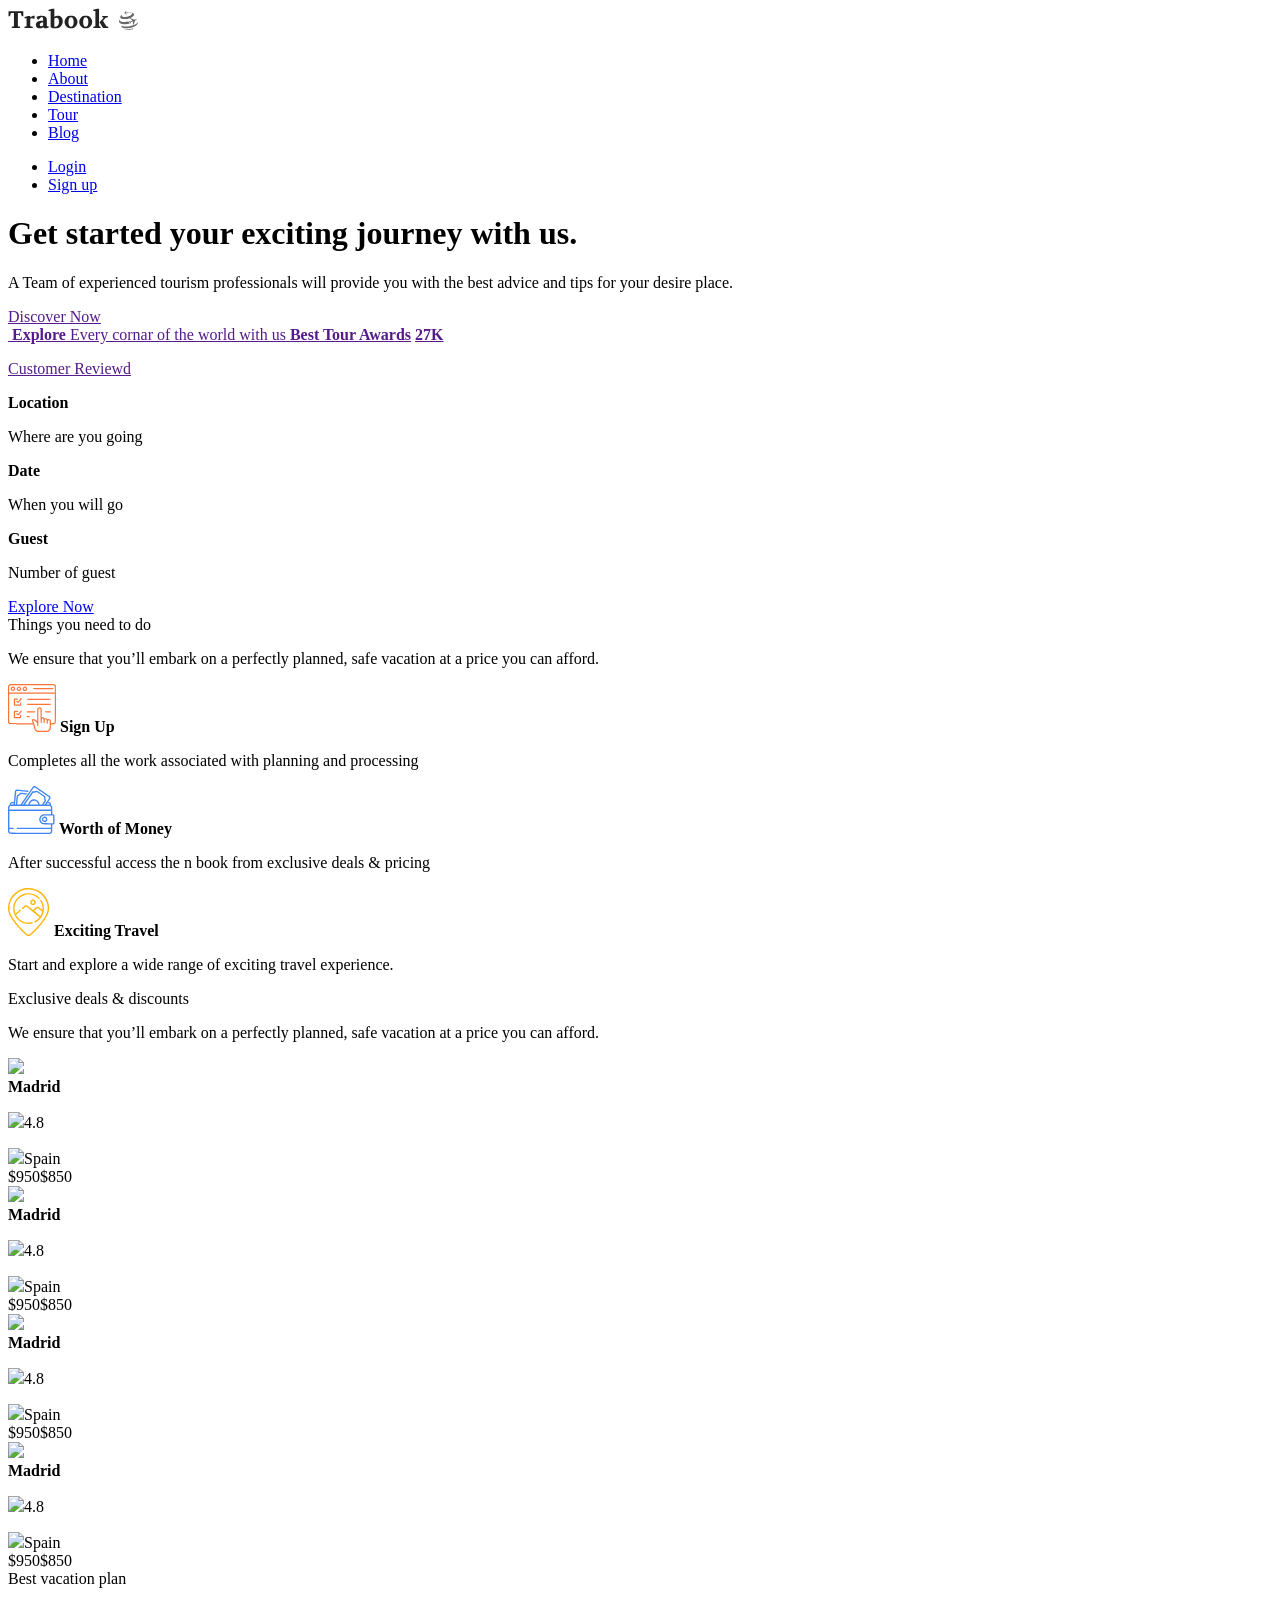
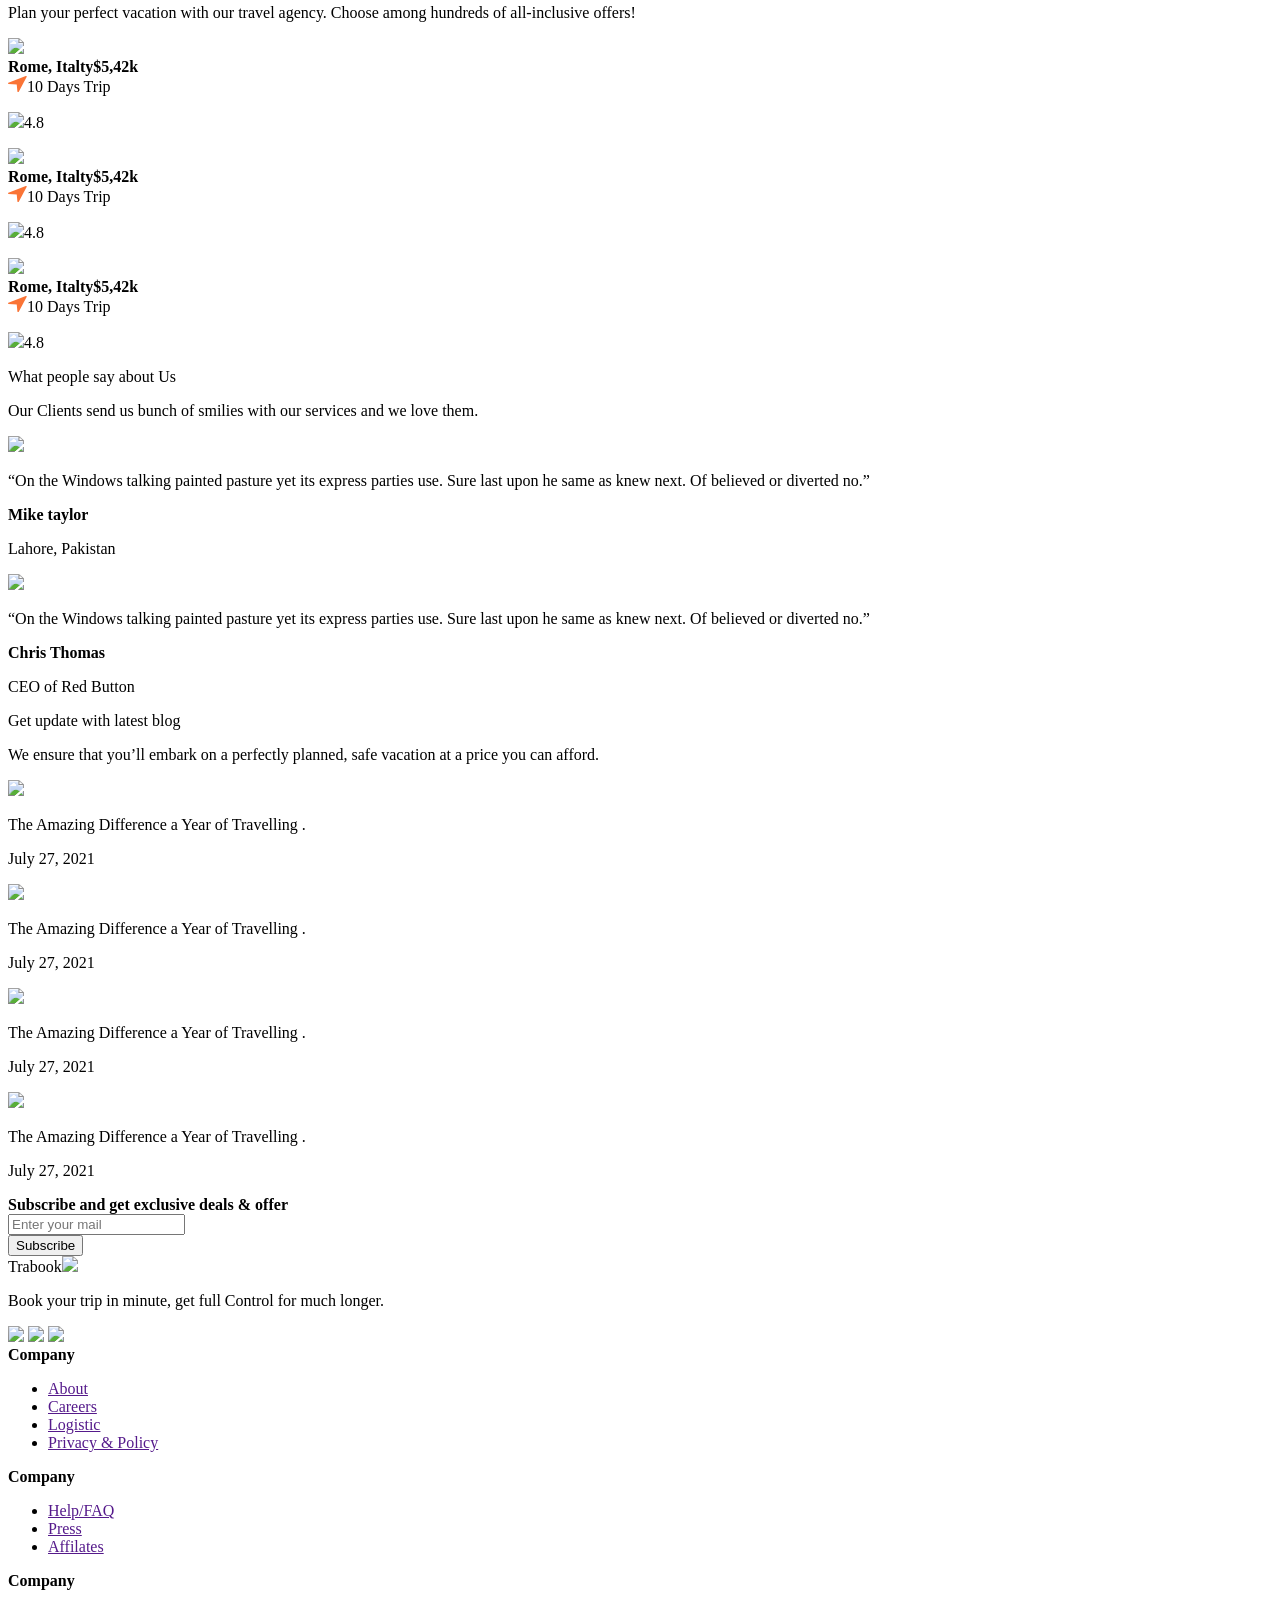
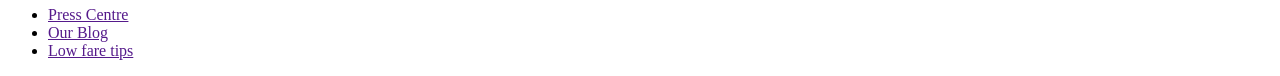
==== default.html @ 2f2f81cd "Add files via upload" ====
<!DOCTYPE html>
<html lang="en">
  <head>
    <meta charset="UTF-8" />
    <meta name="viewport" content="width=device-width, initial-scale=1.0" />
    <title>Document</title>

    <link rel="styleSheet" href="./style.css" />
  </head>

  <body>
    <div class="outer-wrap">
      <div class="header-wrap">
        <!-- TOP NAVIGATION SECTION  -->
        <div class="topHeader">
          <span class="c-logo">
            <svg
              width="130"
              height="24"
              viewBox="0 0 130 24"
              fill="none"
              xmlns="http://www.w3.org/2000/svg"
            >
              <path
                d="M0.528 8.288V3.2H15.288V8.288H13.824L12.84 5.048H9.864V18.128L12.072 18.656V20H3.744V18.656L5.952 18.128V5.048H2.952L1.968 8.288H0.528ZM16.5203 20V18.728L18.5603 18.248V10.184H16.5203V8.912L20.3603 8H22.2563V9.44C23.4563 8.24 24.8803 7.64 26.5283 7.64C26.6243 7.944 26.6723 8.28 26.6723 8.648C26.6723 9.384 26.5923 10.072 26.4323 10.712L23.4083 10.208C23.0243 10.384 22.6403 10.64 22.2563 10.976V18.248L24.7763 18.728V20H16.5203ZM27.8674 17.024C27.8674 15.632 28.4354 14.576 29.5714 13.856C30.7234 13.12 32.5794 12.752 35.1394 12.752V12.032C35.1394 11.552 35.1314 11.208 35.1154 11C35.1154 10.776 35.0834 10.512 35.0194 10.208C34.9554 9.904 34.8594 9.688 34.7314 9.56C34.6194 9.432 34.4434 9.32 34.2034 9.224C33.9634 9.112 33.6674 9.056 33.3154 9.056L30.2674 11.696C29.1794 11.072 28.6354 10.104 28.6354 8.792L29.3554 8.48C29.6594 8.352 30.2514 8.184 31.1314 7.976C32.0114 7.752 32.8674 7.64 33.6994 7.64C37.1394 7.64 38.8594 9.016 38.8594 11.768V18.2H40.7314V19.232C40.6514 19.312 40.5394 19.416 40.3954 19.544C40.2514 19.672 39.9394 19.84 39.4594 20.048C38.9794 20.256 38.4834 20.36 37.9714 20.36C36.7554 20.36 35.8514 19.952 35.2594 19.136C34.1874 19.952 33.0194 20.36 31.7554 20.36C30.6514 20.36 29.7234 20.08 28.9714 19.52C28.2354 18.96 27.8674 18.128 27.8674 17.024ZM31.7314 16.808C31.7314 17.272 31.8834 17.64 32.1874 17.912C32.5074 18.184 32.8914 18.32 33.3394 18.32C34.0594 18.32 34.6594 18.056 35.1394 17.528V14.24C34.2434 14.24 33.4514 14.48 32.7634 14.96C32.0754 15.424 31.7314 16.04 31.7314 16.808ZM40.5937 2.984V1.712L44.4337 0.8H46.3297V8.864C47.3217 8.048 48.4737 7.64 49.7857 7.64C51.2737 7.64 52.4738 8.136 53.3858 9.128C54.3137 10.104 54.7777 11.576 54.7777 13.544C54.7777 15 54.4017 16.256 53.6497 17.312C52.9137 18.368 51.9937 19.144 50.8897 19.64C49.8017 20.12 48.6257 20.36 47.3617 20.36C45.5377 20.36 43.9617 19.952 42.6337 19.136V2.984H40.5937ZM46.3297 18.728C46.5217 18.76 46.7937 18.776 47.1457 18.776C48.2337 18.776 49.1377 18.336 49.8577 17.456C50.5938 16.576 50.9618 15.304 50.9618 13.64C50.9618 11 50.1537 9.68 48.5377 9.68C47.9137 9.68 47.1777 9.92 46.3297 10.4V18.728ZM63.0433 20.36C62.1313 20.36 61.2753 20.2 60.4753 19.88C59.6913 19.56 59.0113 19.12 58.4353 18.56C57.8593 18 57.4033 17.328 57.0673 16.544C56.7313 15.76 56.5633 14.904 56.5633 13.976C56.5633 13.048 56.7313 12.2 57.0673 11.432C57.4033 10.648 57.8593 9.976 58.4353 9.416C59.0113 8.856 59.6913 8.424 60.4753 8.12C61.2753 7.8 62.1313 7.64 63.0433 7.64C63.9553 7.64 64.8033 7.8 65.5873 8.12C66.3713 8.424 67.0513 8.856 67.6273 9.416C68.2193 9.976 68.6753 10.648 68.9953 11.432C69.3313 12.2 69.4993 13.048 69.4993 13.976C69.4993 14.888 69.3313 15.736 68.9953 16.52C68.6753 17.304 68.2193 17.984 67.6273 18.56C67.0513 19.12 66.3713 19.56 65.5873 19.88C64.8033 20.2 63.9553 20.36 63.0433 20.36ZM60.4273 13.976C60.4273 15.48 60.6433 16.664 61.0753 17.528C61.5233 18.376 62.1793 18.8 63.0433 18.8C63.9073 18.8 64.5553 18.376 64.9873 17.528C65.4353 16.664 65.6593 15.48 65.6593 13.976C65.6593 12.488 65.4353 11.32 64.9873 10.472C64.5553 9.624 63.9073 9.2 63.0433 9.2C62.1793 9.2 61.5233 9.624 61.0753 10.472C60.6433 11.32 60.4273 12.488 60.4273 13.976ZM77.7186 20.36C76.8066 20.36 75.9506 20.2 75.1506 19.88C74.3666 19.56 73.6866 19.12 73.1106 18.56C72.5346 18 72.0786 17.328 71.7426 16.544C71.4066 15.76 71.2386 14.904 71.2386 13.976C71.2386 13.048 71.4066 12.2 71.7426 11.432C72.0786 10.648 72.5346 9.976 73.1106 9.416C73.6866 8.856 74.3666 8.424 75.1506 8.12C75.9506 7.8 76.8066 7.64 77.7186 7.64C78.6306 7.64 79.4786 7.8 80.2626 8.12C81.0466 8.424 81.7266 8.856 82.3026 9.416C82.8946 9.976 83.3506 10.648 83.6706 11.432C84.0066 12.2 84.1746 13.048 84.1746 13.976C84.1746 14.888 84.0066 15.736 83.6706 16.52C83.3506 17.304 82.8946 17.984 82.3026 18.56C81.7266 19.12 81.0466 19.56 80.2626 19.88C79.4786 20.2 78.6306 20.36 77.7186 20.36ZM75.1026 13.976C75.1026 15.48 75.3186 16.664 75.7506 17.528C76.1986 18.376 76.8546 18.8 77.7186 18.8C78.5826 18.8 79.2306 18.376 79.6626 17.528C80.1106 16.664 80.3346 15.48 80.3346 13.976C80.3346 12.488 80.1106 11.32 79.6626 10.472C79.2306 9.624 78.5826 9.2 77.7186 9.2C76.8546 9.2 76.1986 9.624 75.7506 10.472C75.3186 11.32 75.1026 12.488 75.1026 13.976ZM85.3412 20V18.728L87.3812 18.248V2.984H85.3412V1.712L89.1812 0.8H91.0772V18.248L92.6372 18.728V20H85.3412ZM91.5092 14.216L95.7332 9.632L94.2932 9.272V8H99.9332V9.272L97.7492 9.728L94.9892 12.776L98.3732 18.272L100.293 18.728V20H95.0132L91.5092 14.216Z"
                fill="#222222"
              />
              <path
                d="M112.641 7.96058C112.794 7.76583 112.996 7.50221 113.157 7.31379C113.641 6.79446 113.704 6.72638 114.144 6.34242C114.275 6.24108 114.43 6.11917 114.581 6.00437C113.464 6.89896 113.322 7.88933 114.347 8.50129C114.345 8.50129 114.345 8.50129 114.345 8.50287C115.779 9.31987 118.92 9.14333 121.399 8.09675C123.8 7.08342 124.687 5.63388 123.502 4.77254C122.461 4.58808 121.221 4.56671 119.909 4.73296L119.772 4.52L119.885 4.16692C120.657 4.10121 121.39 4.11704 122.023 4.21917C122.176 4.24371 122.378 4.28567 122.528 4.31575C122.819 4.38304 122.978 4.42342 123.168 4.48121C123.362 4.53583 123.527 4.59046 123.816 4.69179C124.099 4.79708 124.221 4.84458 124.448 4.95146C124.702 5.06108 124.949 5.18506 125.187 5.32275C127.075 6.44612 125.901 8.49575 122.569 9.90017C119.247 11.2998 115.013 11.5199 113.116 10.41C113.115 10.4084 113.112 10.4068 113.107 10.4053H113.111C112.075 9.78458 111.966 8.88367 112.641 7.96058ZM121.285 15.8139L121.259 14.552L120.31 13.5545C117.178 14.2258 114.099 14.0817 112.387 13.1278C112.381 13.1215 112.367 13.1151 112.361 13.1088C111.392 12.5443 111.152 11.816 111.225 11.0243C110.998 12.1825 110.98 12.6005 111.013 13.5917C111.053 14.2124 111.432 14.7847 112.194 15.236L112.2 15.2423C114.025 16.3158 117.828 16.5486 121.285 15.8139ZM125.24 17.2587C120.818 18.9362 115.285 19.0352 112.881 17.4827C113.141 18.0828 113.494 18.6427 113.929 19.1437C116.135 20.5687 121.214 20.4776 125.271 18.9378C127.645 18.0377 129.143 16.8399 129.536 15.7173L129.647 15.3793C129.909 14.5227 129.958 13.8094 130 13.1745C129.952 14.5528 128.236 16.1203 125.24 17.2587ZM115.48 20.4895C115.619 20.6146 116.056 21.122 118.269 21.6825C118.868 21.8076 120.374 22.209 123.157 21.6255L123.173 21.3857L122.953 21.0595C120.372 21.6374 117.503 21.4442 115.48 20.4895ZM121.869 10.5074L124.22 12.1928C124.22 12.1928 124.723 12.5356 124.248 12.7763C123.775 13.0146 122.561 13.598 122.561 13.598L121.362 13.1745L120.76 13.4278L121.821 14.2995L121.829 15.6556L122.453 15.3935L122.866 14.248C122.866 14.248 124.136 13.7857 124.64 13.6115C125.146 13.4413 125.078 14.024 125.078 14.024L124.829 16.8035L125.657 16.4552L127.021 12.705C127.021 12.705 127.745 12.3725 128.253 12.0804C128.761 11.7883 128.935 11.3038 128.935 11.3038C128.935 11.3038 128.44 11.1019 127.869 11.2642C127.299 11.4249 126.554 11.7115 126.554 11.7115L122.695 10.1606L121.869 10.5074ZM116.895 5.17471L118.491 6.37725L118.927 6.3155L118.058 5.23646C118.058 5.23646 117.869 5.01321 118.124 4.96017C118.38 4.90633 119.027 4.78125 119.027 4.78125L119.515 5.14937L119.843 5.10346L119.471 4.54454L119.667 3.92467L119.35 3.96821L118.974 4.44004C118.974 4.44004 118.314 4.49862 118.055 4.51921C117.794 4.53821 117.906 4.273 117.906 4.273L118.406 3L117.968 3.06096L116.813 4.65142C116.813 4.65142 116.428 4.71792 116.149 4.79313C115.87 4.86754 115.723 5.07179 115.723 5.07179C115.723 5.07179 115.928 5.22854 116.216 5.223C116.508 5.21746 116.895 5.17471 116.895 5.17471ZM124.783 20.6265L123.75 20.1158L123.512 20.1942L124.124 20.712C124.124 20.712 124.255 20.8172 124.117 20.8735C123.98 20.9289 123.63 21.065 123.63 21.065L123.342 20.9431L123.17 21.0017L123.41 21.244L123.387 21.5978L123.566 21.5392L123.7 21.2519C123.7 21.2519 124.063 21.1497 124.208 21.1133C124.352 21.0761 124.319 21.236 124.319 21.236L124.183 22L124.421 21.9216L124.889 20.9115C124.889 20.9115 125.096 20.8347 125.244 20.7642C125.392 20.6937 125.451 20.5639 125.451 20.5639C125.451 20.5639 125.319 20.4958 125.157 20.5299C124.994 20.5623 124.783 20.6265 124.783 20.6265Z"
                fill="#666666"
              />
            </svg>
          </span>
          <nav class="nav">
            <ul>
              <li><a href="#">Home</a></li>
              <li><a href="#">About</a></li>
              <li><a href="#">Destination</a></li>
              <li><a href="#">Tour</a></li>
              <li><a href="#">Blog</a></li>
            </ul>
          </nav>
          <div class="log">
            <ul>
              <li><a href="#">Login</a></li>
              <li><a href="#">Sign up</a></li>
            </ul>
          </div>
        </div>
        <main>
          <div class="contain-left">
            <h1>
              Get started your exciting
              <span class="repeat-color">journey</span> with us.
            </h1>
            <p>
              A Team of experienced tourism professionals will provide you with
              the best advice and tips for your desire place.
            </p>
            <a href="">Discover Now</a>
          </div>
          <div class="contain-right">
            <div class="imgdisp">
              <a href="" class="maps">
                <span><img src="./asset/maps.png" alt="" /></span>
                <span><b>Explore</b> Every cornar of the world with us</span>
              </a>
              <a href="" class="award"
                ><span><img src="./asset/awards.png" alt="" /></span
                ><span><b>Best Tour Awards</b></span></a
              >
              <a href="" class="rating"
                ><span><img src="./asset/rating.png" alt="" /></span
                ><span
                  ><b>27K</b>
                  <p>Customer Reviewd</p></span
                ></a
              >
            </div>
          </div>
        </main>
        <div class="explore-warp">
          <div class="explore-group">
            <div class="explore-groupL">
              <div class="ex-loc">
                <b>Location</b>
                <p>Where are you going</p>
              </div>
              <div class="ex-Date">
                <b>Date</b>
                <p>When you will go</p>
              </div>
              <div class="ex-Guest">
                <b>Guest</b>
                <p>Number of guest</p>
              </div>
            </div>
            <div class="explore-groupR"><a href="#">Explore Now</a></div>
          </div>
        </div>
      </div>

      <div class="contain mrbt lg">
          <div class="innercont">
              <div class="hName">Things you need <span>to do</span>
              <p>We ensure that you’ll embark on a perfectly planned, safe vacation at a price you can afford.</p>
              </div>
              <div class="cols">
                <div class="rColumns pad1">
                  <svg width="48" height="48" viewBox="0 0 48 48" fill="none" xmlns="http://www.w3.org/2000/svg">
                    <path d="M1.77208 0.162698C1.50652 0.260266 1.13277 0.523698 0.83771 0.8164C-0.0769883 1.72378 0.0016954 -0.120247 0.0016954 20.1445C0.0016954 40.419 -0.0671528 38.6726 0.818039 39.5507C1.71307 40.4385 0.808203 40.3702 13.8107 40.458L25.2198 40.5361L25.8395 42.9167C26.1739 44.2241 26.5574 45.4925 26.6755 45.7364C26.9902 46.3511 27.6197 47.0146 28.2393 47.3853C29.2425 47.9805 29.4589 48 34.5242 48C39.4026 48 39.7075 47.9707 40.6418 47.5024C41.1729 47.2292 41.9598 46.4975 42.2647 45.9706C42.786 45.0925 42.8843 44.5364 42.8843 42.4387V40.5068L44.2416 40.4483C46.012 40.3605 46.5234 40.2044 47.1824 39.5507C48.0676 38.6726 47.9988 40.4093 47.9988 20.1933C47.9988 -0.0226798 48.0676 1.71402 47.1824 0.826157C46.2579 -0.090977 48.6085 -0.00316628 23.9609 0.00659046C4.41782 0.00659046 2.1655 0.0261039 1.77208 0.162698ZM46.0907 1.42132C46.2382 1.52864 46.4546 1.74329 46.5628 1.88964C46.7595 2.14332 46.7693 2.29942 46.7988 5.3728L46.8283 8.58277H24.0002H1.18195V5.51915C1.18195 2.33845 1.21146 2.09453 1.60488 1.66524C2.08681 1.14813 0.759026 1.1774 24.1182 1.19691L45.8251 1.21643L46.0907 1.42132ZM46.8185 23.8423C46.8185 33.5698 46.789 38.0189 46.7103 38.214C46.5628 38.5945 46.1497 39.0043 45.7956 39.1116C45.6284 39.1604 44.9006 39.2384 44.1924 39.2677L42.8843 39.336V38.0384C42.8843 36.5066 42.7663 36.1456 42.0975 35.5894C41.5369 35.1113 40.9369 34.9748 40.1894 35.1699L39.6484 35.3162L39.1763 34.8479C38.5862 34.2625 37.9764 34.0576 37.2879 34.2137C37.042 34.2625 36.7667 34.3406 36.688 34.3796C36.5896 34.4186 36.4913 34.3406 36.3732 34.1552C36.2847 33.9991 36.029 33.7454 35.7929 33.5893C35.4487 33.3649 35.2717 33.3161 34.7799 33.3161C34.4455 33.3161 34.0816 33.3551 33.9537 33.3942L33.7373 33.4722V29.2573C33.7373 25.179 33.7275 25.0229 33.5308 24.6131C33.098 23.7155 31.9965 23.1886 31.0227 23.4033C30.3146 23.5594 29.7835 23.9691 29.4687 24.5936L29.213 25.1107V31.1794V37.2481L28.6131 36.6334C27.7377 35.726 26.7542 35.2577 25.328 35.0821C24.7772 35.0138 24.2953 35.2089 24.0297 35.5992C23.7445 36.009 23.7445 36.3407 24.0101 36.9456C24.2363 37.4725 24.8854 39.1994 24.8854 39.2872C24.8854 39.3946 2.46056 39.2189 2.17533 39.1116C1.82126 38.975 1.47701 38.6433 1.31965 38.2725C1.20162 38.0091 1.18195 35.5797 1.18195 23.8521V9.75357H24.0002H46.8185V23.8423ZM31.9079 24.6228C32.5866 24.9058 32.5571 24.7009 32.5571 29.9598C32.5571 36.0675 32.6358 38.7994 32.8226 38.9848C33.039 39.1994 33.5013 39.1506 33.6783 38.9067C33.8062 38.7311 33.8357 38.3506 33.8357 36.7993C33.8357 34.926 33.8357 34.9162 34.0816 34.682C34.3373 34.4186 34.7897 34.3601 35.1241 34.5455C35.5175 34.7503 35.5864 35.1309 35.5274 36.9359C35.488 38.4189 35.4979 38.653 35.6454 38.8774C35.7831 39.0921 35.8815 39.1311 36.1765 39.1019C36.7076 39.0628 36.7863 38.8384 36.7863 37.1993V35.8236L37.0912 35.5699C37.4945 35.2284 37.8781 35.2382 38.2813 35.5992L38.6059 35.8821L38.6551 37.7164C38.7042 39.5409 38.7042 39.5604 38.9403 39.6677C39.2354 39.8141 39.5501 39.7068 39.7075 39.4043C39.7861 39.258 39.8353 38.7311 39.8353 37.9993C39.8353 36.6822 39.914 36.4773 40.4648 36.2919C40.868 36.1651 41.2024 36.2724 41.4975 36.6432C41.7139 36.9163 41.7139 36.9359 41.6844 40.7703L41.6549 44.6339L41.3893 45.1218C41.0549 45.7559 40.3959 46.3609 39.7763 46.595C39.3239 46.7707 38.9796 46.7804 34.475 46.7804C29.7638 46.7804 29.6458 46.7804 29.2032 46.5755C28.5934 46.2926 27.9934 45.7364 27.7377 45.2291C27.6295 44.9949 27.1869 43.4436 26.7542 41.7752C26.0558 39.0726 25.5149 37.3261 25.1215 36.5749C25.0526 36.4285 25.0133 36.2919 25.0428 36.2724C25.1411 36.1748 26.0952 36.3895 26.6361 36.6334C27.3541 36.9554 27.9049 37.492 28.6327 38.5555L29.213 39.4043V40.5849C29.213 41.6288 29.2327 41.7752 29.4097 41.9508C29.6556 42.1947 29.813 42.1947 30.1376 41.9411L30.3933 41.7459V33.5503C30.3933 24.7107 30.3834 24.9643 30.9047 24.7107C31.4162 24.457 31.4948 24.457 31.9079 24.6228Z" fill="#FA7436"/>
                    <path d="M4.5262 2.62119C4.00492 2.72852 3.60167 2.97244 3.21808 3.42125C2.62796 4.10422 2.51977 5.02135 2.95253 5.85068C3.76887 7.42151 6.09004 7.43127 6.90638 5.86043C7.78174 4.20179 6.3556 2.26019 4.5262 2.62119ZM5.58843 3.89933C5.68679 3.89933 6.00152 4.5823 6.00152 4.8067C6.00152 5.74335 4.91962 6.20192 4.21147 5.56773C3.38529 4.83597 4.18196 3.51881 5.26386 3.82127C5.42123 3.8603 5.56876 3.89933 5.58843 3.89933Z" fill="#FA7436"/>
                    <path d="M10.4272 2.65047C8.76499 2.95293 8.08634 5.10917 9.2666 6.35803C10.0731 7.20687 11.5779 7.25565 12.4238 6.4556C13.2991 5.62628 13.3877 4.30912 12.6205 3.42125C12.0402 2.74804 11.3025 2.48461 10.4272 2.65047ZM11.6566 4.10423C11.9025 4.33839 11.9517 4.46522 11.9517 4.83598C11.9517 5.21649 11.9025 5.32382 11.6271 5.56774C10.919 6.20192 9.83705 5.74336 9.83705 4.80671C9.83705 4.38717 10.1715 3.91885 10.5452 3.82128C10.9976 3.69444 11.3124 3.7725 11.6566 4.10423Z" fill="#FA7436"/>
                    <path d="M16.4566 2.64136C14.2633 3.05114 13.9584 6.03671 16.0337 6.90506C16.5746 7.12946 17.5877 7.03189 18.0893 6.70016C18.7188 6.28062 19.0236 5.75376 19.063 4.96346C19.0925 4.42684 19.063 4.21219 18.886 3.86095C18.4434 2.94382 17.4598 2.45598 16.4566 2.64136ZM17.686 4.1439C18.0204 4.53417 17.9909 5.19763 17.6172 5.56838C17.3811 5.79279 17.2434 5.85133 16.8894 5.85133C16.1419 5.85133 15.6501 5.24641 15.8468 4.54392C16.0828 3.72436 17.1156 3.49995 17.686 4.1439Z" fill="#FA7436"/>
                    <path d="M25.4755 4.16311C25.0821 4.29971 24.9542 4.83633 25.2591 5.09976C25.4263 5.25587 26.2623 5.26562 35.2913 5.26562H45.1464L45.3038 5.02171C45.5103 4.70949 45.4218 4.35825 45.0973 4.2119C44.9104 4.12409 42.3827 4.09482 35.2323 4.10457C29.9506 4.10457 25.5542 4.13384 25.4755 4.16311Z" fill="#FA7436"/>
                    <path d="M11.5485 15.7731C10.7518 16.7292 10.083 17.5293 10.0732 17.5488C10.0535 17.5683 9.7978 17.3732 9.4929 17.1293C9.188 16.8853 8.87327 16.6804 8.80442 16.6804C8.72574 16.6804 8.5487 16.778 8.40117 16.9049C7.99791 17.2463 8.12577 17.5293 9.01097 18.2318C9.73879 18.8172 10.0437 18.9245 10.4666 18.7684C10.742 18.6611 13.8697 14.8657 13.8697 14.6315C13.8697 14.2413 13.6926 14.0461 13.3386 14.0461C13.0238 14.0461 12.9058 14.1632 11.5485 15.7731Z" fill="#FA7436"/>
                    <path d="M6.28629 14.5837C5.82402 14.8374 5.79452 15.052 5.82402 18.2815L5.85353 21.2866L6.12892 21.5207L6.40432 21.7549H9.55167H12.699L12.9351 21.511C13.1711 21.2866 13.181 21.228 13.181 20.0182C13.181 18.9254 13.1613 18.74 13.0039 18.6035C12.758 18.3791 12.4335 18.3986 12.1974 18.6327C12.0302 18.7986 12.0007 18.9547 12.0007 19.706V20.5841H9.49265H6.98461L7.00428 18.1156L7.03379 15.6569L8.41075 15.6276C9.66969 15.6081 9.79755 15.5886 9.96476 15.4032C10.191 15.1203 10.1811 14.9642 9.88607 14.6812C9.65002 14.4471 9.62051 14.4373 8.09602 14.4373C6.94527 14.4471 6.47317 14.4764 6.28629 14.5837Z" fill="#FA7436"/>
                    <path d="M19.1806 14.8955C18.6986 15.0712 18.5413 15.5492 18.8658 15.8322C19.033 15.9883 20.0067 15.998 30.8159 15.998C41.3792 15.998 42.589 15.9785 42.7267 15.8419C42.8939 15.6858 42.9332 15.3443 42.8053 15.1492C42.766 15.0907 42.6086 14.9833 42.4611 14.9346C42.166 14.8272 19.4756 14.7882 19.1806 14.8955Z" fill="#FA7436"/>
                    <path d="M18.8856 19.9003C18.6397 20.1442 18.6298 20.5052 18.8659 20.7101C19.0331 20.8662 20.0068 20.876 30.8061 20.876C42.0677 20.876 42.5694 20.8662 42.7169 20.7004C42.9431 20.4564 42.9234 20.1345 42.6874 19.9003C42.4907 19.7052 42.3628 19.7052 30.7865 19.7052C19.2101 19.7052 19.0823 19.7052 18.8856 19.9003Z" fill="#FA7436"/>
                    <path d="M11.647 28.0673C10.8995 28.965 10.2307 29.765 10.1717 29.8431C10.0733 29.9699 9.99466 29.9406 9.63075 29.6479C8.89309 29.0528 8.60786 29.004 8.27345 29.404C8.0374 29.6869 8.23411 30.0284 9.01111 30.6334C9.88647 31.3261 10.2405 31.3944 10.7126 30.9456C10.8799 30.7992 11.647 29.9114 12.4339 28.9747C13.919 27.2087 14.0665 26.9355 13.7125 26.5941C13.6338 26.5063 13.4371 26.438 13.2895 26.438C13.0535 26.438 12.8174 26.6721 11.647 28.0673Z" fill="#FA7436"/>
                    <path d="M6.53265 26.8958C6.41463 26.9153 6.21792 27.0421 6.09006 27.1787L5.854 27.4324V30.535V33.6377L6.09006 33.8913L6.32611 34.145H9.5128H12.6995L12.9355 33.9011C13.1716 33.6767 13.1814 33.6182 13.1814 32.3986C13.1814 31.1985 13.1716 31.1204 12.965 30.9838C12.6601 30.7692 12.4339 30.7887 12.1979 31.0424C12.0307 31.218 12.0012 31.3839 12.0012 32.1156V32.9742H9.49313H6.98508L7.00475 30.5058L7.03426 28.0471L8.4309 28.0178C9.80786 27.9983 9.83737 27.9885 9.99473 27.7446C10.2013 27.4421 10.0636 27.0616 9.68 26.925C9.44395 26.8275 6.96541 26.808 6.53265 26.8958Z" fill="#FA7436"/>
                    <path d="M18.856 27.4914C18.6495 27.7158 18.6396 27.9987 18.8265 28.2524C18.9642 28.428 19.1412 28.4378 22.7902 28.467C24.8852 28.4768 26.7047 28.467 26.8227 28.4378C27.3243 28.3207 27.5112 27.7841 27.167 27.4816C26.9998 27.3353 26.567 27.3157 22.9967 27.3157C19.2593 27.3157 19.0035 27.3255 18.856 27.4914Z" fill="#FA7436"/>
                    <path d="M37.0223 27.5595C36.8354 27.8424 36.9141 28.1449 37.2289 28.3497C37.4157 28.4766 37.8583 28.4863 40.032 28.4668C42.4515 28.4376 42.6187 28.4278 42.7466 28.2522C42.9334 27.9887 42.9236 27.6668 42.7072 27.4814C42.5498 27.335 42.2056 27.3155 39.8549 27.3155H37.1797L37.0223 27.5595Z" fill="#FA7436"/>
                    <path d="M19.0824 32.1651C18.689 32.3017 18.5612 32.8383 18.8661 33.1017C19.0136 33.2383 19.2792 33.2676 20.3217 33.2676C21.7282 33.2676 21.8364 33.2286 21.8364 32.7212C21.8364 32.1943 21.5807 32.0968 20.3119 32.1065C19.7218 32.1065 19.1611 32.1358 19.0824 32.1651Z" fill="#FA7436"/>
                    </svg>
                  <b>Sign Up</b>
                  <p>Completes all the work associated with planning and processing</p>
                </div>
                <div class="rColumns pad1">
                  <svg
                  width="47"
                  height="48"
                  viewBox="0 0 47 48"
                  fill="none"
                  xmlns="http://www.w3.org/2000/svg">
                  <path
                    d="M25.6963 0.0960599C25.5085 0.161798 25.2173 0.321446 25.0577 0.44353C24.9074 0.565614 22.0432 4.67891 18.6999 9.59045L12.6239 18.512L10.9053 18.5402L9.18676 18.5589L9.23371 18.2584C9.26189 18.0894 9.44032 16.4084 9.61875 14.5208C9.79718 12.6332 9.96622 10.9146 9.99439 10.6986C10.0507 10.3136 10.0789 10.2854 10.7175 9.94731C11.3561 9.60923 12.2576 8.83916 12.6333 8.29448L12.8211 8.02214L15.5351 8.30387C17.3758 8.4823 18.3431 8.54804 18.5121 8.49169C19.038 8.31326 19.0756 7.50563 18.5685 7.28963C18.4464 7.23329 17.1128 7.07364 15.5915 6.92338C12.53 6.63226 12.2952 6.64165 11.8444 7.13938C11.6942 7.29902 11.3561 7.66528 11.0838 7.9564C10.802 8.26631 10.3982 8.5856 10.0695 8.74525C9.23371 9.14907 8.94259 9.40263 8.79233 9.84401C8.69842 10.0882 8.48243 11.9288 8.23826 14.3987L7.83444 18.5589H7.39306H6.94229L6.98924 18.2021C7.01742 18.0143 7.31793 15.0748 7.64662 11.6753C7.9847 8.26631 8.304 5.41142 8.35095 5.30811C8.49182 5.04516 8.75477 4.94186 9.26189 4.94186C9.50606 4.94186 12.0135 5.17664 14.8214 5.45837C19.3479 5.90914 19.9677 5.94671 20.1931 5.83401C20.6439 5.59924 20.6251 4.85734 20.1649 4.66013C20.0429 4.61317 18.39 4.42535 16.4742 4.23753C14.5679 4.04971 12.1262 3.81493 11.0462 3.70224C9.95683 3.59894 8.91442 3.54259 8.68903 3.57076C7.83444 3.70224 7.10194 4.43474 6.9329 5.34568C6.87655 5.61802 6.6136 8.09727 6.34126 10.8582L5.85292 15.8825L4.66965 15.9388C3.65541 15.9764 3.42063 16.0233 3.0356 16.2206C2.23735 16.6338 1.78658 17.4132 1.77719 18.4181C1.7678 18.8688 1.74902 18.897 1.32642 19.1694C1.09164 19.3196 0.753561 19.6295 0.584521 19.8549C-0.0446817 20.6813 -0.0165084 19.9582 0.0116648 33.5002L0.0398381 45.7461L0.265224 46.2345C0.537566 46.8543 1.30764 47.5774 1.91806 47.8216C2.37822 48 2.86656 48 22.2028 48H42.018L42.5063 47.7746C43.0886 47.5117 43.7835 46.8073 44.0653 46.1875C44.2625 45.7649 44.2719 45.6147 44.3 42.1494L44.3282 38.562H44.6757C45.4833 38.562 46.197 38.1581 46.4412 37.5571C46.5445 37.3129 46.5727 36.4302 46.5727 33.3029C46.5727 29.5559 46.5633 29.3305 46.3849 28.983C46.1031 28.429 45.7087 28.1942 44.9574 28.1566L44.3188 28.1191V24.7195C44.3188 21.8646 44.2906 21.2354 44.1686 20.8128C43.9995 20.2493 43.6051 19.6107 43.2388 19.329C43.0229 19.16 43.0041 19.0754 43.0041 18.4462C43.0041 17.6104 42.7223 16.9437 42.1777 16.4929C41.7832 16.1736 41.0883 15.9294 40.5436 15.9294H40.1774L41.2761 14.3236C41.8865 13.4314 42.4312 12.5205 42.5063 12.2763C42.7317 11.525 42.4876 10.6329 41.9053 10.0976C41.7644 9.96609 40.5248 9.09272 39.1537 8.163C37.7826 7.23329 34.6366 5.08273 32.1574 3.39233C29.6781 1.70194 27.5276 0.255708 27.3773 0.18058C26.9923 -0.0166331 26.1283 -0.0635886 25.6963 0.0960599ZM26.8608 1.47655C27.4336 1.77706 40.7408 10.9146 40.9662 11.1494C41.3794 11.5908 41.3137 11.8161 40.4027 13.1685C39.9426 13.8352 38.9471 15.319 38.1677 16.4647L36.759 18.5495L36.2143 18.5589H35.679L36.7778 16.9531C37.3788 16.0609 37.9235 15.1781 37.9986 14.9715C38.1395 14.5489 38.0831 14.2296 37.6887 13.2999C37.4727 12.7834 37.4258 12.5393 37.407 11.6753C37.3882 10.8395 37.3412 10.6047 37.1816 10.3511C37.0501 10.1257 35.8856 9.28054 33.181 7.43989C31.0868 6.01245 29.2743 4.801 29.1428 4.75404C28.7296 4.59439 28.2976 4.65074 27.5369 4.96064C26.8984 5.22359 26.6824 5.26116 25.7996 5.27994C24.6163 5.30811 24.2782 5.4302 23.8744 6.00305C23.7148 6.21905 21.7614 9.08333 19.5263 12.3608C17.2913 15.6383 15.4131 18.3805 15.3567 18.4462C15.2816 18.5214 15.0656 18.5589 14.7557 18.5402L14.2861 18.512L20.0053 10.107C23.1513 5.48654 25.8184 1.62681 25.9217 1.5329C26.1471 1.35447 26.5791 1.32629 26.8608 1.47655ZM32.4391 8.5856L36.0077 11.0179L36.0641 12.0415C36.111 12.8398 36.1767 13.206 36.374 13.7225C36.5148 14.0794 36.6369 14.4456 36.6463 14.5208C36.6557 14.6053 36.0734 15.5444 35.3503 16.615L34.0356 18.5495L32.8617 18.5589H31.6784L31.5751 17.9297C31.4249 17.0658 30.8144 15.8825 30.1758 15.1875C29.4997 14.455 28.7766 13.9855 27.8093 13.6474C25.8466 12.9712 23.4988 13.5253 22.0526 15.0091C21.2449 15.8355 20.6345 17.0094 20.4842 18.0236L20.4185 18.512L18.6999 18.5402C17.3194 18.5589 16.9908 18.5402 17.0471 18.4462C17.0941 18.3805 18.9159 15.6947 21.1041 12.4735L25.0859 6.63226H25.9686C26.6448 6.63226 27.011 6.57591 27.5745 6.39748C27.9783 6.266 28.3728 6.12514 28.4385 6.07818C28.523 6.02184 28.6451 6.02184 28.7202 6.06879C28.8047 6.11575 30.4764 7.24268 32.4391 8.5856ZM27.0862 14.8495C27.8469 15.0561 28.4761 15.4129 29.0489 15.9858C29.6406 16.5774 29.9974 17.2066 30.1758 17.9767L30.3073 18.5589H26.0438H21.7708L21.8366 18.2021C22.2685 15.8261 24.7384 14.239 27.0862 14.8495ZM5.68388 17.6292C5.65571 17.7889 5.62754 18.0706 5.62754 18.2396V18.5589H4.40669H3.18585V18.2209C3.18585 17.9767 3.26098 17.817 3.45819 17.6104C3.73054 17.3475 3.75871 17.3381 4.73538 17.3381H5.74962L5.68388 17.6292ZM41.2479 17.5353C41.5203 17.7419 41.7738 18.4275 41.633 18.5402C41.586 18.5777 40.8441 18.5965 39.9801 18.5777L38.4118 18.5495L38.8063 17.9485L39.2007 17.3381H40.1022C40.8723 17.3381 41.0413 17.3663 41.2479 17.5353ZM42.2246 20.3057C42.8162 20.7752 42.9102 21.0664 42.9102 22.3811V23.5362H22.1559H1.40155V22.3623C1.40155 21.5265 1.43911 21.1039 1.53302 20.9255C1.70206 20.5968 2.13405 20.193 2.43457 20.0709C2.58482 20.0146 9.39336 19.9864 22.2685 19.9958L41.8584 20.0146L42.2246 20.3057ZM42.9102 26.5414V28.1378H39.3697C36.5336 28.1378 35.6978 28.166 35.2189 28.2787C33.5754 28.6731 32.1668 29.9315 31.5469 31.5656C31.284 32.2699 31.1901 33.7068 31.3591 34.4393C31.7817 36.2611 33.1716 37.7449 35.0216 38.3366C35.463 38.4774 36.0453 38.5056 39.2289 38.5432L42.9102 38.5807V40.1678V41.7549H26.025C9.21493 41.7549 9.13041 41.7549 8.96137 41.9427C8.74538 42.1869 8.74538 42.6377 8.96137 42.8819C9.13041 43.0697 9.21493 43.0697 26.025 43.0697H42.9102V44.2623C42.9102 45.3329 42.882 45.502 42.6942 45.84C42.5721 46.0467 42.3185 46.3002 42.1119 46.4223L41.7363 46.6383H22.1746C0.377918 46.6383 2.23735 46.6946 1.70206 45.9997C1.45789 45.6804 1.4485 45.6147 1.42033 44.3656L1.38276 43.0697H3.36428C5.22372 43.0697 5.35519 43.0603 5.53363 42.8819C5.63693 42.7786 5.72145 42.572 5.72145 42.4123C5.72145 42.2527 5.63693 42.0461 5.53363 41.9427C5.35519 41.7643 5.22372 41.7549 3.37367 41.7549H1.40155V33.3499V24.9449H22.1559H42.9102V26.5414ZM45.1452 33.3217L45.164 37.1533H40.5906C37.9047 37.1533 35.8387 37.1063 35.6039 37.0594C34.1295 36.7119 32.9462 35.4629 32.6645 33.9509C32.2888 31.8943 33.8102 29.8282 35.895 29.5559C36.2143 29.5089 38.4212 29.4808 40.7972 29.4902L45.1171 29.4996L45.1452 33.3217Z"
                    fill="#4086F4"
                  />
                  <path
                    d="M35.7731 30.6641C34.5898 31.0303 33.7071 32.3357 33.8292 33.5377C33.9794 35.0309 35.1063 36.0639 36.562 36.0639C38.9849 36.0733 40.2151 33.3217 38.6374 31.4435C38.5059 31.2839 38.1397 31.0209 37.8204 30.8707C37.3414 30.6265 37.1348 30.5795 36.6277 30.5889C36.2896 30.5889 35.9046 30.6265 35.7731 30.6641ZM37.1254 32.0258C38.1115 32.439 38.2618 33.8195 37.3884 34.4675C37.0315 34.7398 36.2708 34.768 35.8858 34.5332C34.9373 33.9322 34.9937 32.5235 35.9985 32.0727C36.4587 31.8661 36.7122 31.8567 37.1254 32.0258Z"
                    fill="#4086F4"
                  />
                </svg>
                  <b>Worth of Money</b>
                  <p>After successful access the n book from exclusive deals & pricing</p>
                </div>
                <div class="rColumns pad1">
                  <svg
                  width="42"
                  height="48"
                  viewBox="0 0 42 48"
                  fill="none"
                  xmlns="http://www.w3.org/2000/svg"
                >
                  <path
                    d="M18.4403 0.103802C12.377 0.713885 6.79244 4.10219 3.32905 9.2832C1.6959 11.7329 0.466352 15.1212 0.0909168 18.1998C-0.0498716 19.373 -0.0217139 21.5881 0.137846 22.5361C1.15152 28.3084 6.86753 36.4554 16.0469 45.203C17.9335 46.9957 18.3559 47.3524 18.9472 47.6527C19.6136 47.9812 19.698 48 20.5522 48C21.4063 48 21.4907 47.9812 22.1571 47.6527C22.7485 47.3524 23.1708 46.9957 25.0574 45.203C31.0174 39.5245 35.8136 33.7334 38.4604 28.9936C39.7651 26.6471 40.5441 24.6667 40.9289 22.6956C41.1354 21.635 41.173 19.5232 41.0134 18.1998C40.6661 15.3183 39.5961 12.2304 38.1319 9.84636C36.9962 8.00672 35.1284 5.8949 33.4484 4.53394C29.2623 1.17379 23.8184 -0.44058 18.4403 0.103802ZM23.5556 1.6337C28.5208 2.45966 32.9509 5.14402 35.9169 9.13303C37.8973 11.7892 39.0799 14.6707 39.568 18.0121C39.7932 19.6171 39.7181 21.9635 39.3803 23.2212C37.9161 28.7777 32.6787 35.9391 23.9405 44.3207C22.7766 45.4283 21.838 46.2542 21.594 46.3762C21.0308 46.6484 20.402 46.6954 19.8201 46.4983C19.2569 46.3199 17.9992 45.1936 15.2116 42.406C9.2797 36.4835 5.39395 31.4902 3.18826 26.9756C1.81792 24.188 1.40494 22.6299 1.40494 20.3116C1.40494 11.7517 7.45884 4.10219 15.9155 1.97159C16.6289 1.79326 18.1306 1.53046 18.9096 1.45537C19.698 1.38028 22.7015 1.49291 23.5556 1.6337Z"
                    fill="#FFB60A"
                  />
                  <path
                    d="M18.9568 5.25629C15.4558 5.65988 12.443 7.05838 9.90877 9.47055C7.62799 11.6481 6.11687 14.3606 5.42231 17.5706C5.24398 18.3965 5.21582 18.8095 5.21582 20.5928C5.21582 22.3761 5.24398 22.7891 5.42231 23.6057C5.88222 25.7081 6.79265 27.82 7.94711 29.4625C8.85755 30.7484 10.6033 32.4566 11.861 33.3013C15.3244 35.6103 19.0506 36.4362 23.1335 35.7886C23.6497 35.7041 24.2035 35.5821 24.3724 35.5164C24.8605 35.3099 24.9262 34.6529 24.4851 34.3244C24.2504 34.1461 24.2316 34.1461 23.171 34.3525C21.7725 34.6341 19.4542 34.6529 18.112 34.3995C15.2306 33.8457 12.7151 32.5223 10.6503 30.448C9.32684 29.134 7.83448 26.9471 8.12545 26.7594C8.18176 26.7218 9.2893 25.8114 10.5752 24.7414C12.1051 23.4743 12.9498 22.714 12.9873 22.5639C13.1187 22.057 12.5368 21.5314 12.0769 21.7473C11.9643 21.7942 10.8755 22.6671 9.66473 23.6714L7.45905 25.5016L7.32765 25.2107C7.12116 24.7226 6.77388 23.249 6.65186 22.3574C6.48292 21.0903 6.59555 18.7626 6.87712 17.5424C8.06913 12.521 11.6827 8.6446 16.5446 7.1804C17.9806 6.74865 18.8911 6.61724 20.5524 6.61724C22.3732 6.61724 23.3681 6.7768 24.9731 7.3118C26.8691 7.94065 28.5585 8.92617 29.957 10.212C30.8018 11.0005 31.1209 11.1131 31.4775 10.7564C31.9187 10.3153 31.8248 10.0525 30.9425 9.21713C27.8546 6.29812 23.2273 4.76822 18.9568 5.25629Z"
                    fill="#FFB60A"
                  />
                  <path
                    d="M23.9315 11.6953C23.3214 11.9206 22.5048 12.7559 22.289 13.4035C21.9135 14.5392 22.2984 15.8157 23.2276 16.529C24.6542 17.6178 26.6346 17.1485 27.4794 15.5248C27.836 14.8302 27.836 13.8541 27.47 13.1126C27.1509 12.465 26.522 11.883 25.9307 11.6859C25.3863 11.4982 24.4853 11.5076 23.9315 11.6953ZM25.621 13.0844C26.4751 13.5256 26.5971 14.7176 25.8556 15.3652C25.2455 15.9096 24.2788 15.7969 23.8001 15.1305C23.5279 14.7551 23.4997 14.0042 23.7344 13.6194C24.1286 13 24.9827 12.7559 25.621 13.0844Z"
                    fill="#FFB60A"
                  />
                  <path
                    d="M32.3879 12.155C32.1439 12.4647 32.1439 12.6242 32.3785 13.0372C32.8666 13.8913 33.5048 15.2147 33.7395 15.853C34.2651 17.3266 34.4528 18.3872 34.5091 20.2831C34.5373 21.2593 34.5373 22.0477 34.4997 22.0477C34.4622 22.0477 33.5799 21.3625 32.5381 20.5272C31.4963 19.6824 30.492 18.9222 30.3136 18.8377C29.9007 18.6218 29.3375 18.6312 28.8588 18.8471C28.6523 18.9503 27.6856 19.6824 26.7188 20.499C25.4987 21.5033 24.9168 21.935 24.8417 21.8787C24.776 21.8318 23.4526 20.7806 21.9039 19.5323C20.3458 18.2933 18.9755 17.2515 18.8629 17.2139C18.4311 17.0732 17.7459 17.1389 17.3987 17.3453C16.7229 17.7489 14.001 20.0766 13.9446 20.3113C13.8132 20.8181 14.3952 21.3437 14.8551 21.1372C14.9677 21.0809 15.7186 20.4896 16.5164 19.8232C17.3142 19.1568 18.0369 18.5843 18.1214 18.5561C18.2058 18.5186 18.3748 18.5655 18.5062 18.65C19.0506 19.016 31.6277 29.1153 31.6277 29.1903C31.6277 29.2279 31.1771 29.7253 30.6234 30.2885C29.5065 31.4242 28.6148 32.1187 27.404 32.8039C26.9629 33.0479 26.5311 33.3107 26.4467 33.3858C26.212 33.5829 26.2308 34.1085 26.4654 34.3432C26.7282 34.606 27.038 34.5778 27.7137 34.2399C31.0739 32.5505 33.946 29.1622 35.1849 25.4454C35.7762 23.6714 35.8889 22.8736 35.8889 20.5929C35.8889 18.3215 35.7762 17.5237 35.1849 15.7404C34.8376 14.6704 33.899 12.7369 33.5048 12.2582C33.1294 11.8171 32.6883 11.7701 32.3879 12.155ZM31.9656 21.86C33.824 23.3429 34.1994 23.6808 34.1806 23.8592C34.068 24.6288 32.998 27.2005 32.5475 27.8012C32.4348 27.9514 32.1439 27.7355 29.253 25.4172C27.5073 24.0187 26.0994 22.8549 26.1275 22.8267C26.5405 22.4043 29.4595 20.0766 29.5722 20.0766C29.6566 20.0766 30.7266 20.8838 31.9656 21.86Z"
                    fill="#FFB60A"
                  />
                </svg>
                  <b>Exciting Travel</b>
                  <p>Start and explore a wide range of exciting travel experience.</p>
                </div>
              </div>
              
          </div>
      </div>

 <!-- Exclusive deals & discounts -->
      <div class="contain mrbt">
        <div class="innercont">
            <div class="hName txt1">Exclusive <span>deals & discounts</span>
            <p>We ensure that you’ll embark on a perfectly planned, safe vacation at a price you can afford.</p>
            </div>
            <div class="cols">
              <div class="rColumns">
                <img src="./asset/Madrid.jpg"> 
                <div class="re pad2">
                    <div class="re1"><b>Madrid</b><p><img src="./asset/rating.png">4.8</p></div>
                    <div class="re1">
                     <span> <img src="./asset/loction.png">Spain</span>
                      <div class="re2">
                        <span>$950</span><span>$850</span>
                      </div>
                      </div>
                </div>
              </div>
              <div class="rColumns">
                <img src="./asset/Firenze.jpg"> 
                <div class="re pad2">
                    <div class="re1"><b>Madrid</b><p><img src="./asset/rating.png">4.8</p></div>
                    <div class="re1">
                     <span> <img src="./asset/loction.png">Spain</span>
                      <div class="re2">
                        <span>$950</span><span>$850</span>
                      </div>
                      </div>
                </div>
              </div>
              <div class="rColumns">
                <img src="./asset/Paris.jpg"> 
                <div class="re pad2">
                    <div class="re1"><b>Madrid</b><p><img src="./asset/rating.png">4.8</p></div>
                    <div class="re1">
                     <span> <img src="./asset/loction.png">Spain</span>
                      <div class="re2">
                        <span>$950</span><span>$850</span>
                      </div>
                      </div>
                </div>
              </div>
              <div class="rColumns">
                <img src="./asset/London.jpg"> 
                <div class="re pad2">
                    <div class="re1"><b>Madrid</b><p><img src="./asset/rating.png">4.8</p></div>
                    <div class="re1">
                     <span> <img src="./asset/loction.png">Spain</span>
                      <div class="re2">
                        <span>$950</span><span>$850</span>
                      </div>
                      </div>
                </div>
              </div>
            </div>
            <div class="imgscr">
                <div class="imgscr-wrap mrt">
                    <a href="#" class="deactive-Btn"></a>
                    <a href="#" class="active-Btn"></a>
                </div>
            </div>
        </div>
    </div>
      
      <!-- Best vacation plan -->
     
      <div class="contain mrbt">
        <div class="innercont">
            <div class="hName txt1">Best  <span>vacation plan</span>
            <p>Plan your perfect vacation with our travel agency. Choose among hundreds of all-inclusive offers! </p>
            </div>
           
            <div class="cols">
              <div class="rColumns">
                <img src="./asset/pic0.jpg">
                <div class="re pad2">
                  <div class="re1"><b>Rome, Italty</b><b>$5,42k</b></div>
                  <div class="re1">
                   <span> <svg width="19" height="16" viewBox="0 0 19 16" fill="none" xmlns="http://www.w3.org/2000/svg">
                    <path d="M18.7279 0.871929L10.777 15.6408C10.7104 15.7645 10.5976 15.866 10.4562 15.9293C10.3147 15.9926 10.1526 16.0142 9.99517 15.9908C9.83774 15.9673 9.69388 15.9001 9.58609 15.7997C9.4783 15.6992 9.41266 15.5712 9.39943 15.4356L8.72721 8.57008L0.662976 7.99779C0.503705 7.98652 0.35331 7.93064 0.235313 7.83887C0.117315 7.7471 0.0383687 7.62463 0.0108202 7.4906C-0.0167283 7.35658 0.0086748 7.21856 0.0830565 7.09813C0.157438 6.9777 0.276604 6.88166 0.421917 6.82501L17.7695 0.055949C17.9036 0.00362503 18.0533 -0.0125117 18.1985 0.00970575C18.3437 0.0319232 18.4774 0.0914309 18.5817 0.180238C18.686 0.269045 18.7559 0.382899 18.782 0.50651C18.8081 0.630121 18.7892 0.757571 18.7277 0.871745L18.7279 0.871929Z" fill="#FA7436"/>
                    </svg>10 Days Trip</span>
                    <div class="re2">
                      <p><img src="./asset/rating.png">4.8</p>
                    </div>
                    </div>
              </div>
              </div>
              <div class="rColumns">
                <img src="./asset/pic0.jpg">
                <div class="re pad2">
                  <div class="re1"><b>Rome, Italty</b><b>$5,42k</b></div>
                  <div class="re1">
                   <span> <svg width="19" height="16" viewBox="0 0 19 16" fill="none" xmlns="http://www.w3.org/2000/svg">
                    <path d="M18.7279 0.871929L10.777 15.6408C10.7104 15.7645 10.5976 15.866 10.4562 15.9293C10.3147 15.9926 10.1526 16.0142 9.99517 15.9908C9.83774 15.9673 9.69388 15.9001 9.58609 15.7997C9.4783 15.6992 9.41266 15.5712 9.39943 15.4356L8.72721 8.57008L0.662976 7.99779C0.503705 7.98652 0.35331 7.93064 0.235313 7.83887C0.117315 7.7471 0.0383687 7.62463 0.0108202 7.4906C-0.0167283 7.35658 0.0086748 7.21856 0.0830565 7.09813C0.157438 6.9777 0.276604 6.88166 0.421917 6.82501L17.7695 0.055949C17.9036 0.00362503 18.0533 -0.0125117 18.1985 0.00970575C18.3437 0.0319232 18.4774 0.0914309 18.5817 0.180238C18.686 0.269045 18.7559 0.382899 18.782 0.50651C18.8081 0.630121 18.7892 0.757571 18.7277 0.871745L18.7279 0.871929Z" fill="#FA7436"/>
                    </svg>10 Days Trip</span>
                    <div class="re2">
                      <p><img src="./asset/rating.png">4.8</p>
                    </div>
                    </div>
              </div>
              </div>
              <div class="rColumns">
                <img src="./asset/pic0.jpg">
                <div class="re pad2">
                  <div class="re1"><b>Rome, Italty</b><b>$5,42k</b></div>
                  <div class="re1">
                   <span> <svg width="19" height="16" viewBox="0 0 19 16" fill="none" xmlns="http://www.w3.org/2000/svg">
                    <path d="M18.7279 0.871929L10.777 15.6408C10.7104 15.7645 10.5976 15.866 10.4562 15.9293C10.3147 15.9926 10.1526 16.0142 9.99517 15.9908C9.83774 15.9673 9.69388 15.9001 9.58609 15.7997C9.4783 15.6992 9.41266 15.5712 9.39943 15.4356L8.72721 8.57008L0.662976 7.99779C0.503705 7.98652 0.35331 7.93064 0.235313 7.83887C0.117315 7.7471 0.0383687 7.62463 0.0108202 7.4906C-0.0167283 7.35658 0.0086748 7.21856 0.0830565 7.09813C0.157438 6.9777 0.276604 6.88166 0.421917 6.82501L17.7695 0.055949C17.9036 0.00362503 18.0533 -0.0125117 18.1985 0.00970575C18.3437 0.0319232 18.4774 0.0914309 18.5817 0.180238C18.686 0.269045 18.7559 0.382899 18.782 0.50651C18.8081 0.630121 18.7892 0.757571 18.7277 0.871745L18.7279 0.871929Z" fill="#FA7436"/>
                    </svg>10 Days Trip</span>
                    <div class="re2">
                      <p><img src="./asset/rating.png">4.8</p>
                    </div>
                    </div>
              </div>
              </div>
            </div>
            <div class="imgscr">
              <div class="imgscr-wrap mrt">
                  <a href="#" class="deactive-Btn"></a>
                  <a href="#" class="active-Btn"></a>
              </div>
          </div>
        </div>
    </div>
  <!-- What people say about Us. -->
  <div class="contain mrbt lg">
      <div class="innercont">
        <main>
          <div class="contain-left hName txt2">
            What people say <span>about Us</span>
            <div><p>Our Clients send us bunch of smilies with our services and we love them.</p></div>
          </div>
          <div class="contain-right">
            
              <div class="feed">
                    <div>
                      <img src="./asset/pic7.jpg">
                      <p>“On the Windows talking painted pasture yet its express parties use. Sure last upon he same as knew next. Of believed or diverted no.”</p>
                      <b>Mike taylor</b>
                      <p>Lahore, Pakistan</p>
                    </div>
                    <div>
                      <img src="./asset/pic7.jpg">
                      <p>“On the Windows talking painted pasture yet its express parties use. Sure last upon he same as knew next. Of believed or diverted no.”</p>
                      <b>Chris Thomas</b>
                      <p>CEO of Red Button</p>
                    </div>
              </div>

          </div>
        </main>
      </div>
  </div>

    <!-- Get update with latest blog -->
    <div class="contain mrbt">
      <div class="innercont ">
          <div class="hName txt1">Get update with <span>latest blog </span>
          <p>We ensure that you’ll embark on a perfectly planned, safe vacation at a price you can afford.</p>
          </div>
          <div class="cols">
            <div class="rColumns">
              <img src="./asset/pic3.jpg"> 
              <div class="re pad2">
                <p>The Amazing Difference a Year of Travelling .</p>
                <p>July 27, 2021</p>
              </div>
            </div>
            <div class="rColumns">
              <img src="./asset/pic4.jpg"> 
              <div class="re pad2">
                <p>The Amazing Difference a Year of Travelling .</p>
                <p>July 27, 2021</p>
              </div>
            </div>
            <div class="rColumns">
              <img src="./asset/pic5.jpg"> 
              <div class="re pad2">
                <p>The Amazing Difference a Year of Travelling .</p>
                <p>July 27, 2021</p>
              </div>
            </div>
            <div class="rColumns">
              <img src="./asset/pic6.jpg"> 
              <div class="re pad2">
                  <p>The Amazing Difference a Year of Travelling .</p>
                  <p>July 27, 2021</p>
              </div>
            </div>
          </div>
          <div class="imgscr  mrtb22">
              <div class="imgscr-wrap mrt">
                  <a href="#" class="deactive-Btn"></a>
                  <a href="#" class="active-Btn"></a>
              </div>
          </div>
      </div>
    </div>

   
       
    


    <div class="contain mrb lg">
      <div class="innercont ">
        <div class="footer-wrap mrtb2">

          <div class="sub-wrap"> 
            <b>Subscribe and get exclusive deals & offer</b>
            <div class="gets">
              <input type="text"placeholder="Enter your mail">
              <div class="butt"> <button class="" type="button">Subscribe</button></div>
             
            </div>
          </div>


        <div class="fot-lft">
          <span>Trabook<img src="./asset/picon.png"></span>
          <p>Book your trip in minute, get full Control for much longer.</p>
          <div class="soc"> 
              <a href=""><img src="./asset/f.png"></a>
              <a href=""><img src="./asset/in.png"></a>
              <a href=""><img src="./asset/tw.png"></a>
          </div>
        </div>
        <div class="fot-rft"> 
          <div>
            <b>Company</b>
            <ul>
              <li><a href="">About</a></li>
              <li><a href="">Careers</a></li>
              <li><a href="">Logistic</a></li>
              <li><a href="">Privacy & Policy</a></li>
            </ul>
          </div>
          <div> 
            <b>Company</b>
            <ul>
              <li><a href="">Help/FAQ</a></li>
              <li><a href="">Press</a></li>
              <li><a href="">Affilates</a></li>
            </ul>
          </div>
          <div>
            <b>Company</b>
            <ul>
              <li><a href="">Press Centre</a></li>
              <li><a href="">Our Blog</a></li>
              <li><a href="">Low fare tips</a></li>
            </ul>
          </div>
        </div>
        
      </div>
      </div>
    </div>
     
    </div>
  </body>
</html>
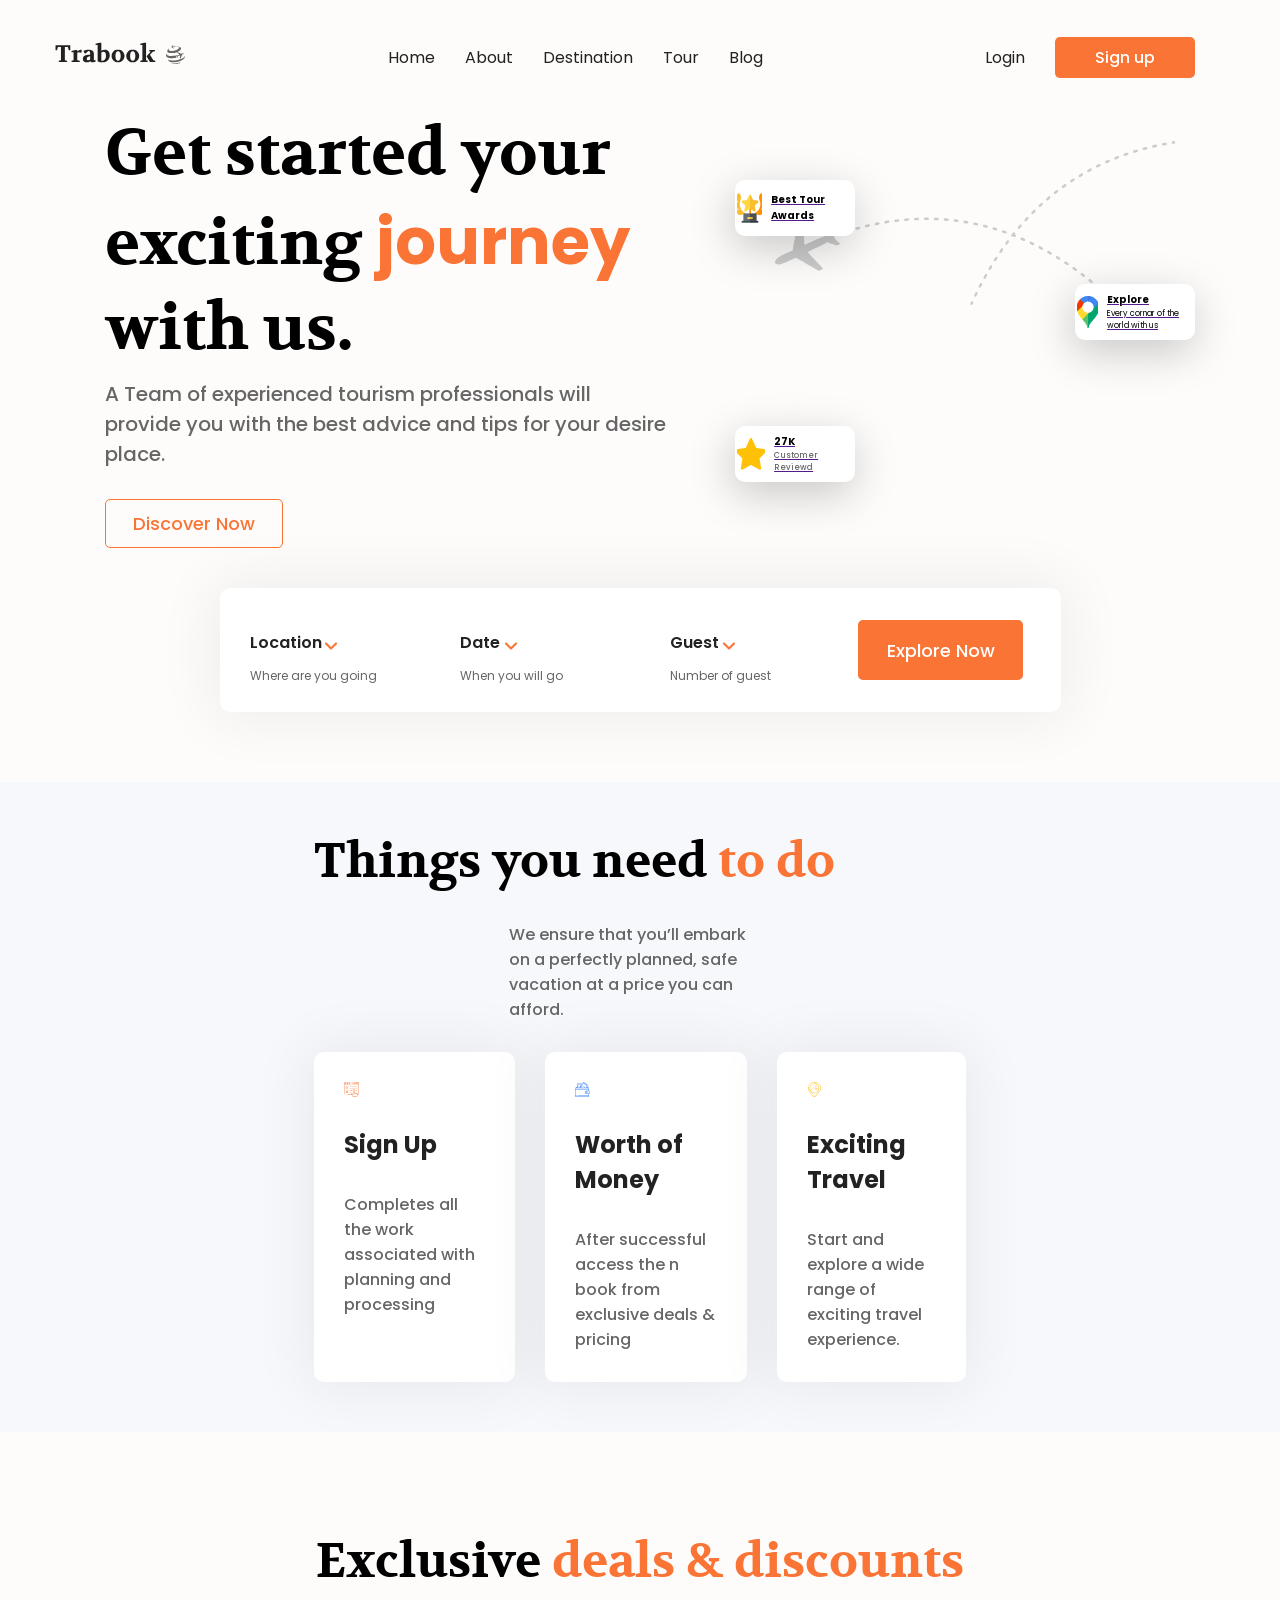
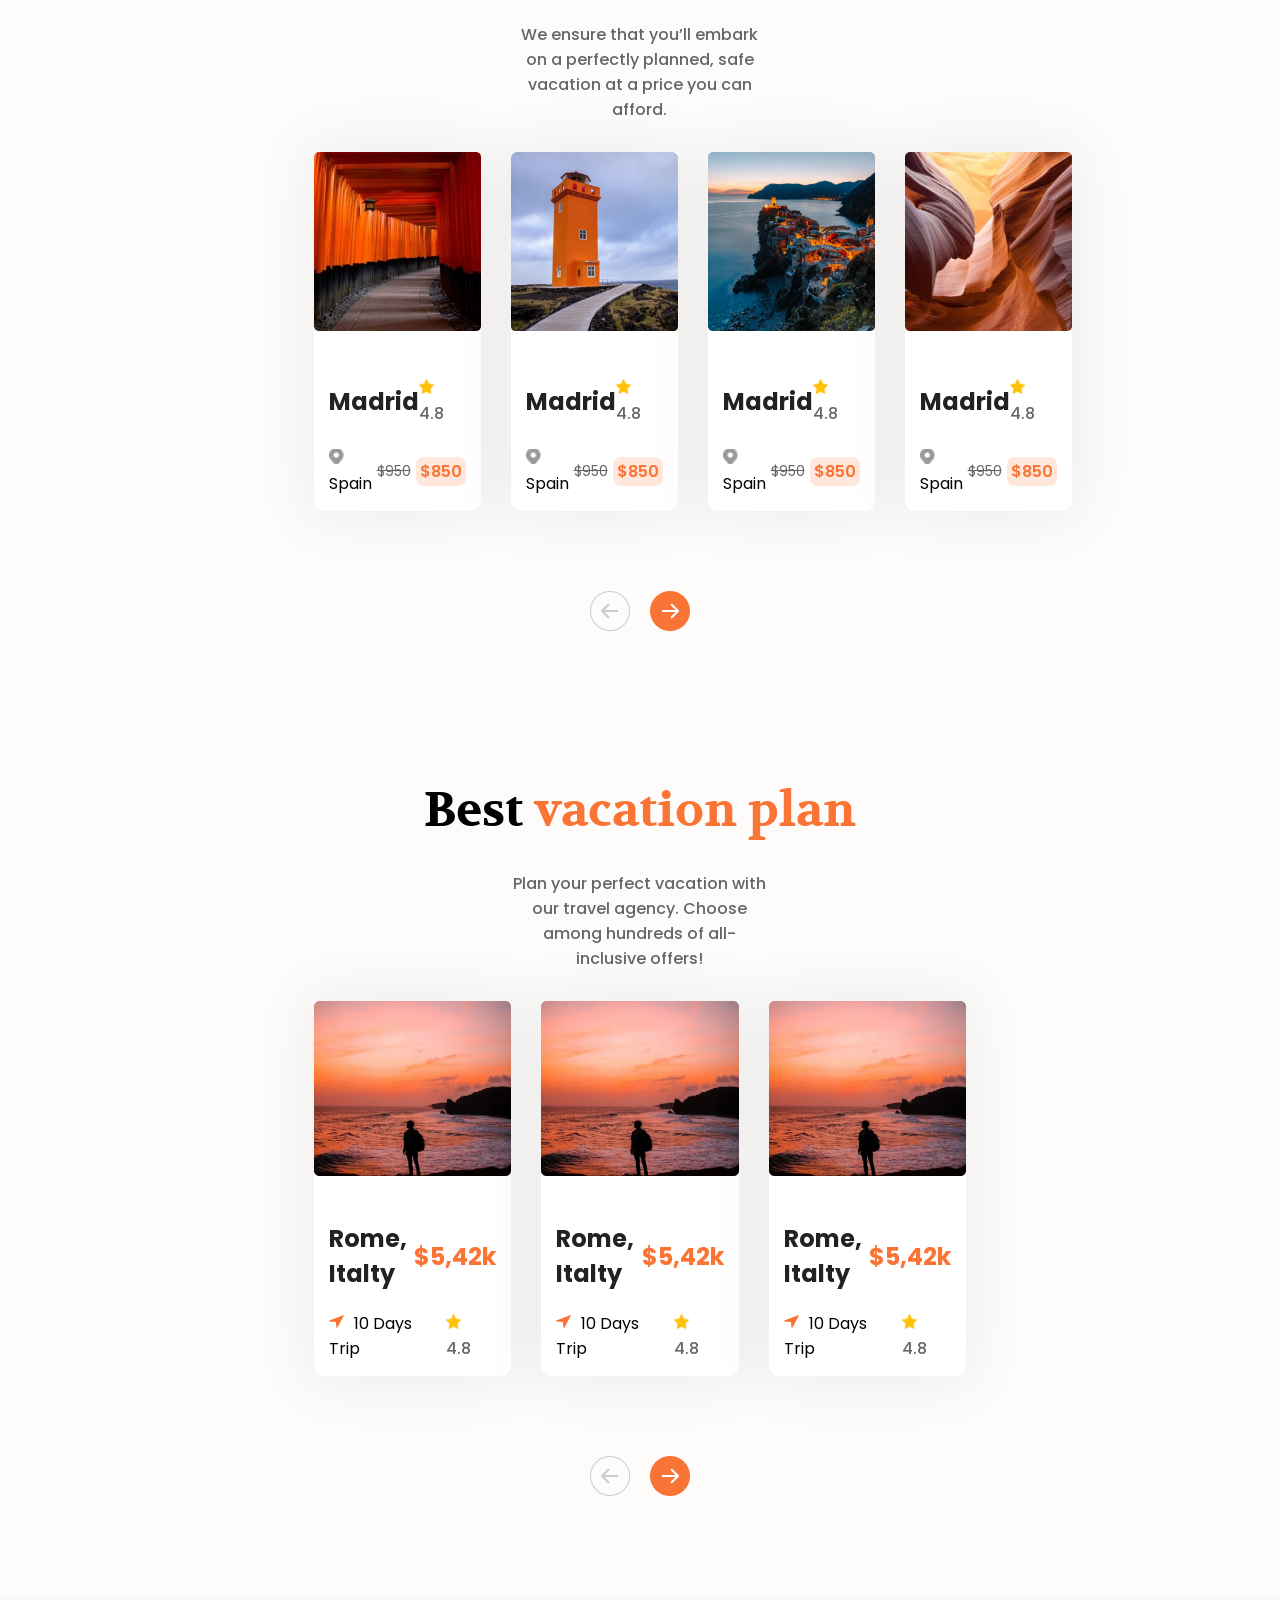
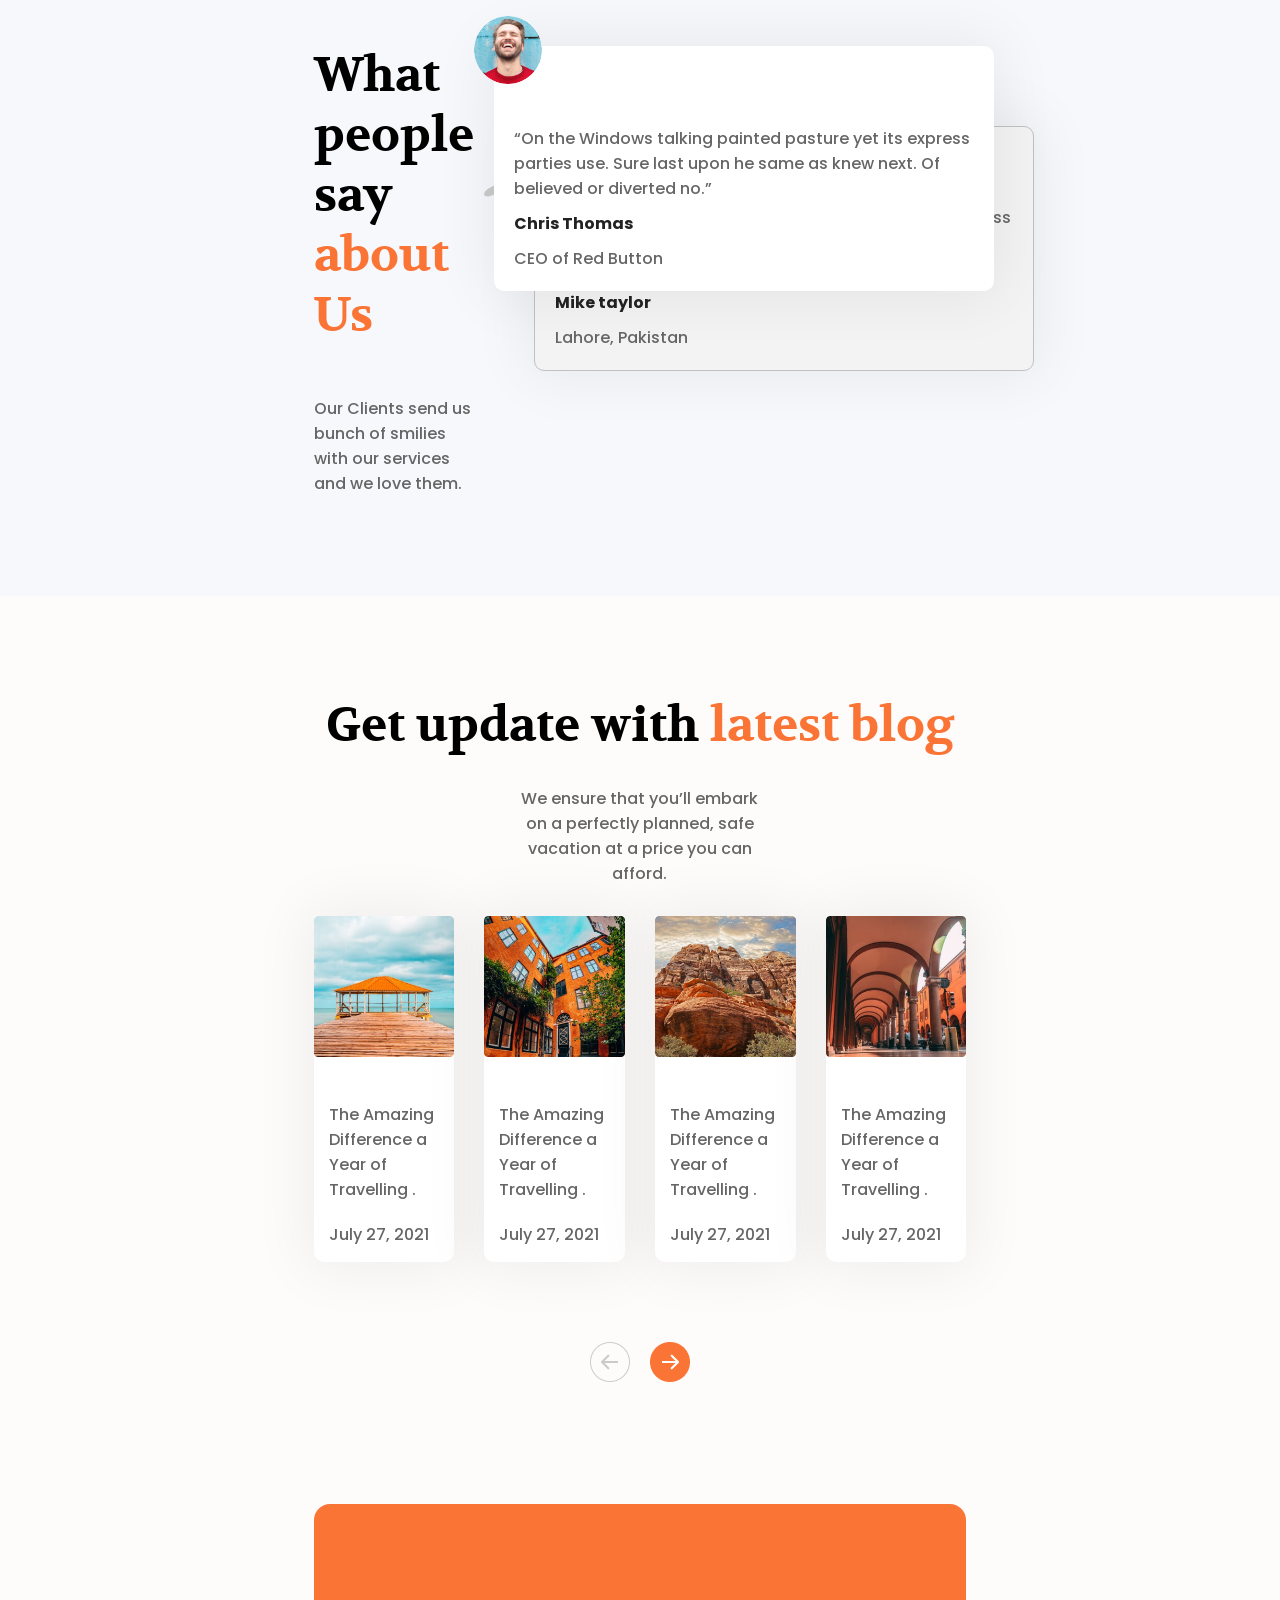
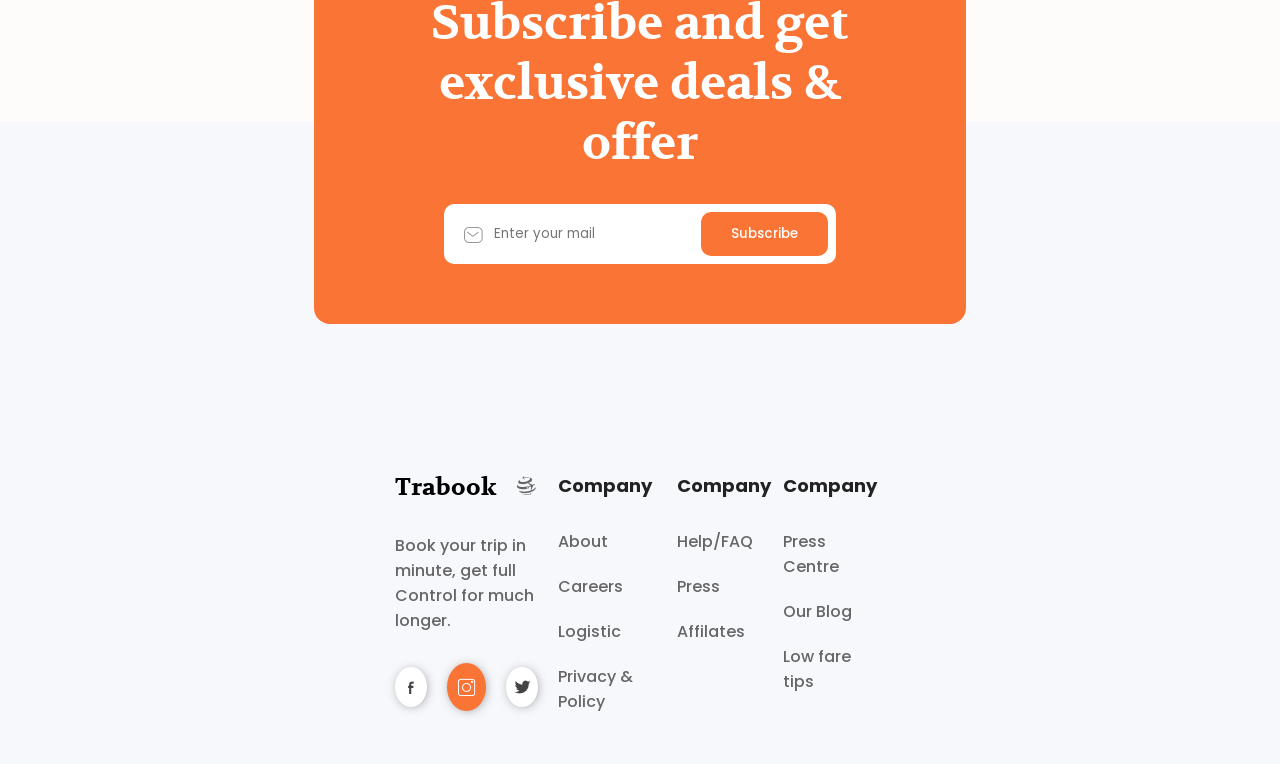
==== commit 5bab9fe9: "Second commit" ====
--- a/default.html
+++ b/default.html
@@ -1,443 +1,443 @@
-<!DOCTYPE html>
-<html lang="en">
-  <head>
-    <meta charset="UTF-8" />
-    <meta name="viewport" content="width=device-width, initial-scale=1.0" />
-    <title>Document</title>
-
-    <link rel="styleSheet" href="./style.css" />
-  </head>
-
-  <body>
-    <div class="outer-wrap">
-      <div class="header-wrap">
-        <!-- TOP NAVIGATION SECTION  -->
-        <div class="topHeader">
-          <span class="c-logo">
-            <svg
-              width="130"
-              height="24"
-              viewBox="0 0 130 24"
-              fill="none"
-              xmlns="http://www.w3.org/2000/svg"
-            >
-              <path
-                d="M0.528 8.288V3.2H15.288V8.288H13.824L12.84 5.048H9.864V18.128L12.072 18.656V20H3.744V18.656L5.952 18.128V5.048H2.952L1.968 8.288H0.528ZM16.5203 20V18.728L18.5603 18.248V10.184H16.5203V8.912L20.3603 8H22.2563V9.44C23.4563 8.24 24.8803 7.64 26.5283 7.64C26.6243 7.944 26.6723 8.28 26.6723 8.648C26.6723 9.384 26.5923 10.072 26.4323 10.712L23.4083 10.208C23.0243 10.384 22.6403 10.64 22.2563 10.976V18.248L24.7763 18.728V20H16.5203ZM27.8674 17.024C27.8674 15.632 28.4354 14.576 29.5714 13.856C30.7234 13.12 32.5794 12.752 35.1394 12.752V12.032C35.1394 11.552 35.1314 11.208 35.1154 11C35.1154 10.776 35.0834 10.512 35.0194 10.208C34.9554 9.904 34.8594 9.688 34.7314 9.56C34.6194 9.432 34.4434 9.32 34.2034 9.224C33.9634 9.112 33.6674 9.056 33.3154 9.056L30.2674 11.696C29.1794 11.072 28.6354 10.104 28.6354 8.792L29.3554 8.48C29.6594 8.352 30.2514 8.184 31.1314 7.976C32.0114 7.752 32.8674 7.64 33.6994 7.64C37.1394 7.64 38.8594 9.016 38.8594 11.768V18.2H40.7314V19.232C40.6514 19.312 40.5394 19.416 40.3954 19.544C40.2514 19.672 39.9394 19.84 39.4594 20.048C38.9794 20.256 38.4834 20.36 37.9714 20.36C36.7554 20.36 35.8514 19.952 35.2594 19.136C34.1874 19.952 33.0194 20.36 31.7554 20.36C30.6514 20.36 29.7234 20.08 28.9714 19.52C28.2354 18.96 27.8674 18.128 27.8674 17.024ZM31.7314 16.808C31.7314 17.272 31.8834 17.64 32.1874 17.912C32.5074 18.184 32.8914 18.32 33.3394 18.32C34.0594 18.32 34.6594 18.056 35.1394 17.528V14.24C34.2434 14.24 33.4514 14.48 32.7634 14.96C32.0754 15.424 31.7314 16.04 31.7314 16.808ZM40.5937 2.984V1.712L44.4337 0.8H46.3297V8.864C47.3217 8.048 48.4737 7.64 49.7857 7.64C51.2737 7.64 52.4738 8.136 53.3858 9.128C54.3137 10.104 54.7777 11.576 54.7777 13.544C54.7777 15 54.4017 16.256 53.6497 17.312C52.9137 18.368 51.9937 19.144 50.8897 19.64C49.8017 20.12 48.6257 20.36 47.3617 20.36C45.5377 20.36 43.9617 19.952 42.6337 19.136V2.984H40.5937ZM46.3297 18.728C46.5217 18.76 46.7937 18.776 47.1457 18.776C48.2337 18.776 49.1377 18.336 49.8577 17.456C50.5938 16.576 50.9618 15.304 50.9618 13.64C50.9618 11 50.1537 9.68 48.5377 9.68C47.9137 9.68 47.1777 9.92 46.3297 10.4V18.728ZM63.0433 20.36C62.1313 20.36 61.2753 20.2 60.4753 19.88C59.6913 19.56 59.0113 19.12 58.4353 18.56C57.8593 18 57.4033 17.328 57.0673 16.544C56.7313 15.76 56.5633 14.904 56.5633 13.976C56.5633 13.048 56.7313 12.2 57.0673 11.432C57.4033 10.648 57.8593 9.976 58.4353 9.416C59.0113 8.856 59.6913 8.424 60.4753 8.12C61.2753 7.8 62.1313 7.64 63.0433 7.64C63.9553 7.64 64.8033 7.8 65.5873 8.12C66.3713 8.424 67.0513 8.856 67.6273 9.416C68.2193 9.976 68.6753 10.648 68.9953 11.432C69.3313 12.2 69.4993 13.048 69.4993 13.976C69.4993 14.888 69.3313 15.736 68.9953 16.52C68.6753 17.304 68.2193 17.984 67.6273 18.56C67.0513 19.12 66.3713 19.56 65.5873 19.88C64.8033 20.2 63.9553 20.36 63.0433 20.36ZM60.4273 13.976C60.4273 15.48 60.6433 16.664 61.0753 17.528C61.5233 18.376 62.1793 18.8 63.0433 18.8C63.9073 18.8 64.5553 18.376 64.9873 17.528C65.4353 16.664 65.6593 15.48 65.6593 13.976C65.6593 12.488 65.4353 11.32 64.9873 10.472C64.5553 9.624 63.9073 9.2 63.0433 9.2C62.1793 9.2 61.5233 9.624 61.0753 10.472C60.6433 11.32 60.4273 12.488 60.4273 13.976ZM77.7186 20.36C76.8066 20.36 75.9506 20.2 75.1506 19.88C74.3666 19.56 73.6866 19.12 73.1106 18.56C72.5346 18 72.0786 17.328 71.7426 16.544C71.4066 15.76 71.2386 14.904 71.2386 13.976C71.2386 13.048 71.4066 12.2 71.7426 11.432C72.0786 10.648 72.5346 9.976 73.1106 9.416C73.6866 8.856 74.3666 8.424 75.1506 8.12C75.9506 7.8 76.8066 7.64 77.7186 7.64C78.6306 7.64 79.4786 7.8 80.2626 8.12C81.0466 8.424 81.7266 8.856 82.3026 9.416C82.8946 9.976 83.3506 10.648 83.6706 11.432C84.0066 12.2 84.1746 13.048 84.1746 13.976C84.1746 14.888 84.0066 15.736 83.6706 16.52C83.3506 17.304 82.8946 17.984 82.3026 18.56C81.7266 19.12 81.0466 19.56 80.2626 19.88C79.4786 20.2 78.6306 20.36 77.7186 20.36ZM75.1026 13.976C75.1026 15.48 75.3186 16.664 75.7506 17.528C76.1986 18.376 76.8546 18.8 77.7186 18.8C78.5826 18.8 79.2306 18.376 79.6626 17.528C80.1106 16.664 80.3346 15.48 80.3346 13.976C80.3346 12.488 80.1106 11.32 79.6626 10.472C79.2306 9.624 78.5826 9.2 77.7186 9.2C76.8546 9.2 76.1986 9.624 75.7506 10.472C75.3186 11.32 75.1026 12.488 75.1026 13.976ZM85.3412 20V18.728L87.3812 18.248V2.984H85.3412V1.712L89.1812 0.8H91.0772V18.248L92.6372 18.728V20H85.3412ZM91.5092 14.216L95.7332 9.632L94.2932 9.272V8H99.9332V9.272L97.7492 9.728L94.9892 12.776L98.3732 18.272L100.293 18.728V20H95.0132L91.5092 14.216Z"
-                fill="#222222"
-              />
-              <path
-                d="M112.641 7.96058C112.794 7.76583 112.996 7.50221 113.157 7.31379C113.641 6.79446 113.704 6.72638 114.144 6.34242C114.275 6.24108 114.43 6.11917 114.581 6.00437C113.464 6.89896 113.322 7.88933 114.347 8.50129C114.345 8.50129 114.345 8.50129 114.345 8.50287C115.779 9.31987 118.92 9.14333 121.399 8.09675C123.8 7.08342 124.687 5.63388 123.502 4.77254C122.461 4.58808 121.221 4.56671 119.909 4.73296L119.772 4.52L119.885 4.16692C120.657 4.10121 121.39 4.11704 122.023 4.21917C122.176 4.24371 122.378 4.28567 122.528 4.31575C122.819 4.38304 122.978 4.42342 123.168 4.48121C123.362 4.53583 123.527 4.59046 123.816 4.69179C124.099 4.79708 124.221 4.84458 124.448 4.95146C124.702 5.06108 124.949 5.18506 125.187 5.32275C127.075 6.44612 125.901 8.49575 122.569 9.90017C119.247 11.2998 115.013 11.5199 113.116 10.41C113.115 10.4084 113.112 10.4068 113.107 10.4053H113.111C112.075 9.78458 111.966 8.88367 112.641 7.96058ZM121.285 15.8139L121.259 14.552L120.31 13.5545C117.178 14.2258 114.099 14.0817 112.387 13.1278C112.381 13.1215 112.367 13.1151 112.361 13.1088C111.392 12.5443 111.152 11.816 111.225 11.0243C110.998 12.1825 110.98 12.6005 111.013 13.5917C111.053 14.2124 111.432 14.7847 112.194 15.236L112.2 15.2423C114.025 16.3158 117.828 16.5486 121.285 15.8139ZM125.24 17.2587C120.818 18.9362 115.285 19.0352 112.881 17.4827C113.141 18.0828 113.494 18.6427 113.929 19.1437C116.135 20.5687 121.214 20.4776 125.271 18.9378C127.645 18.0377 129.143 16.8399 129.536 15.7173L129.647 15.3793C129.909 14.5227 129.958 13.8094 130 13.1745C129.952 14.5528 128.236 16.1203 125.24 17.2587ZM115.48 20.4895C115.619 20.6146 116.056 21.122 118.269 21.6825C118.868 21.8076 120.374 22.209 123.157 21.6255L123.173 21.3857L122.953 21.0595C120.372 21.6374 117.503 21.4442 115.48 20.4895ZM121.869 10.5074L124.22 12.1928C124.22 12.1928 124.723 12.5356 124.248 12.7763C123.775 13.0146 122.561 13.598 122.561 13.598L121.362 13.1745L120.76 13.4278L121.821 14.2995L121.829 15.6556L122.453 15.3935L122.866 14.248C122.866 14.248 124.136 13.7857 124.64 13.6115C125.146 13.4413 125.078 14.024 125.078 14.024L124.829 16.8035L125.657 16.4552L127.021 12.705C127.021 12.705 127.745 12.3725 128.253 12.0804C128.761 11.7883 128.935 11.3038 128.935 11.3038C128.935 11.3038 128.44 11.1019 127.869 11.2642C127.299 11.4249 126.554 11.7115 126.554 11.7115L122.695 10.1606L121.869 10.5074ZM116.895 5.17471L118.491 6.37725L118.927 6.3155L118.058 5.23646C118.058 5.23646 117.869 5.01321 118.124 4.96017C118.38 4.90633 119.027 4.78125 119.027 4.78125L119.515 5.14937L119.843 5.10346L119.471 4.54454L119.667 3.92467L119.35 3.96821L118.974 4.44004C118.974 4.44004 118.314 4.49862 118.055 4.51921C117.794 4.53821 117.906 4.273 117.906 4.273L118.406 3L117.968 3.06096L116.813 4.65142C116.813 4.65142 116.428 4.71792 116.149 4.79313C115.87 4.86754 115.723 5.07179 115.723 5.07179C115.723 5.07179 115.928 5.22854 116.216 5.223C116.508 5.21746 116.895 5.17471 116.895 5.17471ZM124.783 20.6265L123.75 20.1158L123.512 20.1942L124.124 20.712C124.124 20.712 124.255 20.8172 124.117 20.8735C123.98 20.9289 123.63 21.065 123.63 21.065L123.342 20.9431L123.17 21.0017L123.41 21.244L123.387 21.5978L123.566 21.5392L123.7 21.2519C123.7 21.2519 124.063 21.1497 124.208 21.1133C124.352 21.0761 124.319 21.236 124.319 21.236L124.183 22L124.421 21.9216L124.889 20.9115C124.889 20.9115 125.096 20.8347 125.244 20.7642C125.392 20.6937 125.451 20.5639 125.451 20.5639C125.451 20.5639 125.319 20.4958 125.157 20.5299C124.994 20.5623 124.783 20.6265 124.783 20.6265Z"
-                fill="#666666"
-              />
-            </svg>
-          </span>
-          <nav class="nav">
-            <ul>
-              <li><a href="#">Home</a></li>
-              <li><a href="#">About</a></li>
-              <li><a href="#">Destination</a></li>
-              <li><a href="#">Tour</a></li>
-              <li><a href="#">Blog</a></li>
-            </ul>
-          </nav>
-          <div class="log">
-            <ul>
-              <li><a href="#">Login</a></li>
-              <li><a href="#">Sign up</a></li>
-            </ul>
-          </div>
-        </div>
-        <main>
-          <div class="contain-left">
-            <h1>
-              Get started your exciting
-              <span class="repeat-color">journey</span> with us.
-            </h1>
-            <p>
-              A Team of experienced tourism professionals will provide you with
-              the best advice and tips for your desire place.
-            </p>
-            <a href="">Discover Now</a>
-          </div>
-          <div class="contain-right">
-            <div class="imgdisp">
-              <a href="" class="maps">
-                <span><img src="./asset/maps.png" alt="" /></span>
-                <span><b>Explore</b> Every cornar of the world with us</span>
-              </a>
-              <a href="" class="award"
-                ><span><img src="./asset/awards.png" alt="" /></span
-                ><span><b>Best Tour Awards</b></span></a
-              >
-              <a href="" class="rating"
-                ><span><img src="./asset/rating.png" alt="" /></span
-                ><span
-                  ><b>27K</b>
-                  <p>Customer Reviewd</p></span
-                ></a
-              >
-            </div>
-          </div>
-        </main>
-        <div class="explore-warp">
-          <div class="explore-group">
-            <div class="explore-groupL">
-              <div class="ex-loc">
-                <b>Location</b>
-                <p>Where are you going</p>
-              </div>
-              <div class="ex-Date">
-                <b>Date</b>
-                <p>When you will go</p>
-              </div>
-              <div class="ex-Guest">
-                <b>Guest</b>
-                <p>Number of guest</p>
-              </div>
-            </div>
-            <div class="explore-groupR"><a href="#">Explore Now</a></div>
-          </div>
-        </div>
-      </div>
-
-      <div class="contain mrbt lg">
-          <div class="innercont">
-              <div class="hName">Things you need <span>to do</span>
-              <p>We ensure that you’ll embark on a perfectly planned, safe vacation at a price you can afford.</p>
-              </div>
-              <div class="cols">
-                <div class="rColumns pad1">
-                  <svg width="48" height="48" viewBox="0 0 48 48" fill="none" xmlns="http://www.w3.org/2000/svg">
-                    <path d="M1.77208 0.162698C1.50652 0.260266 1.13277 0.523698 0.83771 0.8164C-0.0769883 1.72378 0.0016954 -0.120247 0.0016954 20.1445C0.0016954 40.419 -0.0671528 38.6726 0.818039 39.5507C1.71307 40.4385 0.808203 40.3702 13.8107 40.458L25.2198 40.5361L25.8395 42.9167C26.1739 44.2241 26.5574 45.4925 26.6755 45.7364C26.9902 46.3511 27.6197 47.0146 28.2393 47.3853C29.2425 47.9805 29.4589 48 34.5242 48C39.4026 48 39.7075 47.9707 40.6418 47.5024C41.1729 47.2292 41.9598 46.4975 42.2647 45.9706C42.786 45.0925 42.8843 44.5364 42.8843 42.4387V40.5068L44.2416 40.4483C46.012 40.3605 46.5234 40.2044 47.1824 39.5507C48.0676 38.6726 47.9988 40.4093 47.9988 20.1933C47.9988 -0.0226798 48.0676 1.71402 47.1824 0.826157C46.2579 -0.090977 48.6085 -0.00316628 23.9609 0.00659046C4.41782 0.00659046 2.1655 0.0261039 1.77208 0.162698ZM46.0907 1.42132C46.2382 1.52864 46.4546 1.74329 46.5628 1.88964C46.7595 2.14332 46.7693 2.29942 46.7988 5.3728L46.8283 8.58277H24.0002H1.18195V5.51915C1.18195 2.33845 1.21146 2.09453 1.60488 1.66524C2.08681 1.14813 0.759026 1.1774 24.1182 1.19691L45.8251 1.21643L46.0907 1.42132ZM46.8185 23.8423C46.8185 33.5698 46.789 38.0189 46.7103 38.214C46.5628 38.5945 46.1497 39.0043 45.7956 39.1116C45.6284 39.1604 44.9006 39.2384 44.1924 39.2677L42.8843 39.336V38.0384C42.8843 36.5066 42.7663 36.1456 42.0975 35.5894C41.5369 35.1113 40.9369 34.9748 40.1894 35.1699L39.6484 35.3162L39.1763 34.8479C38.5862 34.2625 37.9764 34.0576 37.2879 34.2137C37.042 34.2625 36.7667 34.3406 36.688 34.3796C36.5896 34.4186 36.4913 34.3406 36.3732 34.1552C36.2847 33.9991 36.029 33.7454 35.7929 33.5893C35.4487 33.3649 35.2717 33.3161 34.7799 33.3161C34.4455 33.3161 34.0816 33.3551 33.9537 33.3942L33.7373 33.4722V29.2573C33.7373 25.179 33.7275 25.0229 33.5308 24.6131C33.098 23.7155 31.9965 23.1886 31.0227 23.4033C30.3146 23.5594 29.7835 23.9691 29.4687 24.5936L29.213 25.1107V31.1794V37.2481L28.6131 36.6334C27.7377 35.726 26.7542 35.2577 25.328 35.0821C24.7772 35.0138 24.2953 35.2089 24.0297 35.5992C23.7445 36.009 23.7445 36.3407 24.0101 36.9456C24.2363 37.4725 24.8854 39.1994 24.8854 39.2872C24.8854 39.3946 2.46056 39.2189 2.17533 39.1116C1.82126 38.975 1.47701 38.6433 1.31965 38.2725C1.20162 38.0091 1.18195 35.5797 1.18195 23.8521V9.75357H24.0002H46.8185V23.8423ZM31.9079 24.6228C32.5866 24.9058 32.5571 24.7009 32.5571 29.9598C32.5571 36.0675 32.6358 38.7994 32.8226 38.9848C33.039 39.1994 33.5013 39.1506 33.6783 38.9067C33.8062 38.7311 33.8357 38.3506 33.8357 36.7993C33.8357 34.926 33.8357 34.9162 34.0816 34.682C34.3373 34.4186 34.7897 34.3601 35.1241 34.5455C35.5175 34.7503 35.5864 35.1309 35.5274 36.9359C35.488 38.4189 35.4979 38.653 35.6454 38.8774C35.7831 39.0921 35.8815 39.1311 36.1765 39.1019C36.7076 39.0628 36.7863 38.8384 36.7863 37.1993V35.8236L37.0912 35.5699C37.4945 35.2284 37.8781 35.2382 38.2813 35.5992L38.6059 35.8821L38.6551 37.7164C38.7042 39.5409 38.7042 39.5604 38.9403 39.6677C39.2354 39.8141 39.5501 39.7068 39.7075 39.4043C39.7861 39.258 39.8353 38.7311 39.8353 37.9993C39.8353 36.6822 39.914 36.4773 40.4648 36.2919C40.868 36.1651 41.2024 36.2724 41.4975 36.6432C41.7139 36.9163 41.7139 36.9359 41.6844 40.7703L41.6549 44.6339L41.3893 45.1218C41.0549 45.7559 40.3959 46.3609 39.7763 46.595C39.3239 46.7707 38.9796 46.7804 34.475 46.7804C29.7638 46.7804 29.6458 46.7804 29.2032 46.5755C28.5934 46.2926 27.9934 45.7364 27.7377 45.2291C27.6295 44.9949 27.1869 43.4436 26.7542 41.7752C26.0558 39.0726 25.5149 37.3261 25.1215 36.5749C25.0526 36.4285 25.0133 36.2919 25.0428 36.2724C25.1411 36.1748 26.0952 36.3895 26.6361 36.6334C27.3541 36.9554 27.9049 37.492 28.6327 38.5555L29.213 39.4043V40.5849C29.213 41.6288 29.2327 41.7752 29.4097 41.9508C29.6556 42.1947 29.813 42.1947 30.1376 41.9411L30.3933 41.7459V33.5503C30.3933 24.7107 30.3834 24.9643 30.9047 24.7107C31.4162 24.457 31.4948 24.457 31.9079 24.6228Z" fill="#FA7436"/>
-                    <path d="M4.5262 2.62119C4.00492 2.72852 3.60167 2.97244 3.21808 3.42125C2.62796 4.10422 2.51977 5.02135 2.95253 5.85068C3.76887 7.42151 6.09004 7.43127 6.90638 5.86043C7.78174 4.20179 6.3556 2.26019 4.5262 2.62119ZM5.58843 3.89933C5.68679 3.89933 6.00152 4.5823 6.00152 4.8067C6.00152 5.74335 4.91962 6.20192 4.21147 5.56773C3.38529 4.83597 4.18196 3.51881 5.26386 3.82127C5.42123 3.8603 5.56876 3.89933 5.58843 3.89933Z" fill="#FA7436"/>
-                    <path d="M10.4272 2.65047C8.76499 2.95293 8.08634 5.10917 9.2666 6.35803C10.0731 7.20687 11.5779 7.25565 12.4238 6.4556C13.2991 5.62628 13.3877 4.30912 12.6205 3.42125C12.0402 2.74804 11.3025 2.48461 10.4272 2.65047ZM11.6566 4.10423C11.9025 4.33839 11.9517 4.46522 11.9517 4.83598C11.9517 5.21649 11.9025 5.32382 11.6271 5.56774C10.919 6.20192 9.83705 5.74336 9.83705 4.80671C9.83705 4.38717 10.1715 3.91885 10.5452 3.82128C10.9976 3.69444 11.3124 3.7725 11.6566 4.10423Z" fill="#FA7436"/>
-                    <path d="M16.4566 2.64136C14.2633 3.05114 13.9584 6.03671 16.0337 6.90506C16.5746 7.12946 17.5877 7.03189 18.0893 6.70016C18.7188 6.28062 19.0236 5.75376 19.063 4.96346C19.0925 4.42684 19.063 4.21219 18.886 3.86095C18.4434 2.94382 17.4598 2.45598 16.4566 2.64136ZM17.686 4.1439C18.0204 4.53417 17.9909 5.19763 17.6172 5.56838C17.3811 5.79279 17.2434 5.85133 16.8894 5.85133C16.1419 5.85133 15.6501 5.24641 15.8468 4.54392C16.0828 3.72436 17.1156 3.49995 17.686 4.1439Z" fill="#FA7436"/>
-                    <path d="M25.4755 4.16311C25.0821 4.29971 24.9542 4.83633 25.2591 5.09976C25.4263 5.25587 26.2623 5.26562 35.2913 5.26562H45.1464L45.3038 5.02171C45.5103 4.70949 45.4218 4.35825 45.0973 4.2119C44.9104 4.12409 42.3827 4.09482 35.2323 4.10457C29.9506 4.10457 25.5542 4.13384 25.4755 4.16311Z" fill="#FA7436"/>
-                    <path d="M11.5485 15.7731C10.7518 16.7292 10.083 17.5293 10.0732 17.5488C10.0535 17.5683 9.7978 17.3732 9.4929 17.1293C9.188 16.8853 8.87327 16.6804 8.80442 16.6804C8.72574 16.6804 8.5487 16.778 8.40117 16.9049C7.99791 17.2463 8.12577 17.5293 9.01097 18.2318C9.73879 18.8172 10.0437 18.9245 10.4666 18.7684C10.742 18.6611 13.8697 14.8657 13.8697 14.6315C13.8697 14.2413 13.6926 14.0461 13.3386 14.0461C13.0238 14.0461 12.9058 14.1632 11.5485 15.7731Z" fill="#FA7436"/>
-                    <path d="M6.28629 14.5837C5.82402 14.8374 5.79452 15.052 5.82402 18.2815L5.85353 21.2866L6.12892 21.5207L6.40432 21.7549H9.55167H12.699L12.9351 21.511C13.1711 21.2866 13.181 21.228 13.181 20.0182C13.181 18.9254 13.1613 18.74 13.0039 18.6035C12.758 18.3791 12.4335 18.3986 12.1974 18.6327C12.0302 18.7986 12.0007 18.9547 12.0007 19.706V20.5841H9.49265H6.98461L7.00428 18.1156L7.03379 15.6569L8.41075 15.6276C9.66969 15.6081 9.79755 15.5886 9.96476 15.4032C10.191 15.1203 10.1811 14.9642 9.88607 14.6812C9.65002 14.4471 9.62051 14.4373 8.09602 14.4373C6.94527 14.4471 6.47317 14.4764 6.28629 14.5837Z" fill="#FA7436"/>
-                    <path d="M19.1806 14.8955C18.6986 15.0712 18.5413 15.5492 18.8658 15.8322C19.033 15.9883 20.0067 15.998 30.8159 15.998C41.3792 15.998 42.589 15.9785 42.7267 15.8419C42.8939 15.6858 42.9332 15.3443 42.8053 15.1492C42.766 15.0907 42.6086 14.9833 42.4611 14.9346C42.166 14.8272 19.4756 14.7882 19.1806 14.8955Z" fill="#FA7436"/>
-                    <path d="M18.8856 19.9003C18.6397 20.1442 18.6298 20.5052 18.8659 20.7101C19.0331 20.8662 20.0068 20.876 30.8061 20.876C42.0677 20.876 42.5694 20.8662 42.7169 20.7004C42.9431 20.4564 42.9234 20.1345 42.6874 19.9003C42.4907 19.7052 42.3628 19.7052 30.7865 19.7052C19.2101 19.7052 19.0823 19.7052 18.8856 19.9003Z" fill="#FA7436"/>
-                    <path d="M11.647 28.0673C10.8995 28.965 10.2307 29.765 10.1717 29.8431C10.0733 29.9699 9.99466 29.9406 9.63075 29.6479C8.89309 29.0528 8.60786 29.004 8.27345 29.404C8.0374 29.6869 8.23411 30.0284 9.01111 30.6334C9.88647 31.3261 10.2405 31.3944 10.7126 30.9456C10.8799 30.7992 11.647 29.9114 12.4339 28.9747C13.919 27.2087 14.0665 26.9355 13.7125 26.5941C13.6338 26.5063 13.4371 26.438 13.2895 26.438C13.0535 26.438 12.8174 26.6721 11.647 28.0673Z" fill="#FA7436"/>
-                    <path d="M6.53265 26.8958C6.41463 26.9153 6.21792 27.0421 6.09006 27.1787L5.854 27.4324V30.535V33.6377L6.09006 33.8913L6.32611 34.145H9.5128H12.6995L12.9355 33.9011C13.1716 33.6767 13.1814 33.6182 13.1814 32.3986C13.1814 31.1985 13.1716 31.1204 12.965 30.9838C12.6601 30.7692 12.4339 30.7887 12.1979 31.0424C12.0307 31.218 12.0012 31.3839 12.0012 32.1156V32.9742H9.49313H6.98508L7.00475 30.5058L7.03426 28.0471L8.4309 28.0178C9.80786 27.9983 9.83737 27.9885 9.99473 27.7446C10.2013 27.4421 10.0636 27.0616 9.68 26.925C9.44395 26.8275 6.96541 26.808 6.53265 26.8958Z" fill="#FA7436"/>
-                    <path d="M18.856 27.4914C18.6495 27.7158 18.6396 27.9987 18.8265 28.2524C18.9642 28.428 19.1412 28.4378 22.7902 28.467C24.8852 28.4768 26.7047 28.467 26.8227 28.4378C27.3243 28.3207 27.5112 27.7841 27.167 27.4816C26.9998 27.3353 26.567 27.3157 22.9967 27.3157C19.2593 27.3157 19.0035 27.3255 18.856 27.4914Z" fill="#FA7436"/>
-                    <path d="M37.0223 27.5595C36.8354 27.8424 36.9141 28.1449 37.2289 28.3497C37.4157 28.4766 37.8583 28.4863 40.032 28.4668C42.4515 28.4376 42.6187 28.4278 42.7466 28.2522C42.9334 27.9887 42.9236 27.6668 42.7072 27.4814C42.5498 27.335 42.2056 27.3155 39.8549 27.3155H37.1797L37.0223 27.5595Z" fill="#FA7436"/>
-                    <path d="M19.0824 32.1651C18.689 32.3017 18.5612 32.8383 18.8661 33.1017C19.0136 33.2383 19.2792 33.2676 20.3217 33.2676C21.7282 33.2676 21.8364 33.2286 21.8364 32.7212C21.8364 32.1943 21.5807 32.0968 20.3119 32.1065C19.7218 32.1065 19.1611 32.1358 19.0824 32.1651Z" fill="#FA7436"/>
-                    </svg>
-                  <b>Sign Up</b>
-                  <p>Completes all the work associated with planning and processing</p>
-                </div>
-                <div class="rColumns pad1">
-                  <svg
-                  width="47"
-                  height="48"
-                  viewBox="0 0 47 48"
-                  fill="none"
-                  xmlns="http://www.w3.org/2000/svg">
-                  <path
-                    d="M25.6963 0.0960599C25.5085 0.161798 25.2173 0.321446 25.0577 0.44353C24.9074 0.565614 22.0432 4.67891 18.6999 9.59045L12.6239 18.512L10.9053 18.5402L9.18676 18.5589L9.23371 18.2584C9.26189 18.0894 9.44032 16.4084 9.61875 14.5208C9.79718 12.6332 9.96622 10.9146 9.99439 10.6986C10.0507 10.3136 10.0789 10.2854 10.7175 9.94731C11.3561 9.60923 12.2576 8.83916 12.6333 8.29448L12.8211 8.02214L15.5351 8.30387C17.3758 8.4823 18.3431 8.54804 18.5121 8.49169C19.038 8.31326 19.0756 7.50563 18.5685 7.28963C18.4464 7.23329 17.1128 7.07364 15.5915 6.92338C12.53 6.63226 12.2952 6.64165 11.8444 7.13938C11.6942 7.29902 11.3561 7.66528 11.0838 7.9564C10.802 8.26631 10.3982 8.5856 10.0695 8.74525C9.23371 9.14907 8.94259 9.40263 8.79233 9.84401C8.69842 10.0882 8.48243 11.9288 8.23826 14.3987L7.83444 18.5589H7.39306H6.94229L6.98924 18.2021C7.01742 18.0143 7.31793 15.0748 7.64662 11.6753C7.9847 8.26631 8.304 5.41142 8.35095 5.30811C8.49182 5.04516 8.75477 4.94186 9.26189 4.94186C9.50606 4.94186 12.0135 5.17664 14.8214 5.45837C19.3479 5.90914 19.9677 5.94671 20.1931 5.83401C20.6439 5.59924 20.6251 4.85734 20.1649 4.66013C20.0429 4.61317 18.39 4.42535 16.4742 4.23753C14.5679 4.04971 12.1262 3.81493 11.0462 3.70224C9.95683 3.59894 8.91442 3.54259 8.68903 3.57076C7.83444 3.70224 7.10194 4.43474 6.9329 5.34568C6.87655 5.61802 6.6136 8.09727 6.34126 10.8582L5.85292 15.8825L4.66965 15.9388C3.65541 15.9764 3.42063 16.0233 3.0356 16.2206C2.23735 16.6338 1.78658 17.4132 1.77719 18.4181C1.7678 18.8688 1.74902 18.897 1.32642 19.1694C1.09164 19.3196 0.753561 19.6295 0.584521 19.8549C-0.0446817 20.6813 -0.0165084 19.9582 0.0116648 33.5002L0.0398381 45.7461L0.265224 46.2345C0.537566 46.8543 1.30764 47.5774 1.91806 47.8216C2.37822 48 2.86656 48 22.2028 48H42.018L42.5063 47.7746C43.0886 47.5117 43.7835 46.8073 44.0653 46.1875C44.2625 45.7649 44.2719 45.6147 44.3 42.1494L44.3282 38.562H44.6757C45.4833 38.562 46.197 38.1581 46.4412 37.5571C46.5445 37.3129 46.5727 36.4302 46.5727 33.3029C46.5727 29.5559 46.5633 29.3305 46.3849 28.983C46.1031 28.429 45.7087 28.1942 44.9574 28.1566L44.3188 28.1191V24.7195C44.3188 21.8646 44.2906 21.2354 44.1686 20.8128C43.9995 20.2493 43.6051 19.6107 43.2388 19.329C43.0229 19.16 43.0041 19.0754 43.0041 18.4462C43.0041 17.6104 42.7223 16.9437 42.1777 16.4929C41.7832 16.1736 41.0883 15.9294 40.5436 15.9294H40.1774L41.2761 14.3236C41.8865 13.4314 42.4312 12.5205 42.5063 12.2763C42.7317 11.525 42.4876 10.6329 41.9053 10.0976C41.7644 9.96609 40.5248 9.09272 39.1537 8.163C37.7826 7.23329 34.6366 5.08273 32.1574 3.39233C29.6781 1.70194 27.5276 0.255708 27.3773 0.18058C26.9923 -0.0166331 26.1283 -0.0635886 25.6963 0.0960599ZM26.8608 1.47655C27.4336 1.77706 40.7408 10.9146 40.9662 11.1494C41.3794 11.5908 41.3137 11.8161 40.4027 13.1685C39.9426 13.8352 38.9471 15.319 38.1677 16.4647L36.759 18.5495L36.2143 18.5589H35.679L36.7778 16.9531C37.3788 16.0609 37.9235 15.1781 37.9986 14.9715C38.1395 14.5489 38.0831 14.2296 37.6887 13.2999C37.4727 12.7834 37.4258 12.5393 37.407 11.6753C37.3882 10.8395 37.3412 10.6047 37.1816 10.3511C37.0501 10.1257 35.8856 9.28054 33.181 7.43989C31.0868 6.01245 29.2743 4.801 29.1428 4.75404C28.7296 4.59439 28.2976 4.65074 27.5369 4.96064C26.8984 5.22359 26.6824 5.26116 25.7996 5.27994C24.6163 5.30811 24.2782 5.4302 23.8744 6.00305C23.7148 6.21905 21.7614 9.08333 19.5263 12.3608C17.2913 15.6383 15.4131 18.3805 15.3567 18.4462C15.2816 18.5214 15.0656 18.5589 14.7557 18.5402L14.2861 18.512L20.0053 10.107C23.1513 5.48654 25.8184 1.62681 25.9217 1.5329C26.1471 1.35447 26.5791 1.32629 26.8608 1.47655ZM32.4391 8.5856L36.0077 11.0179L36.0641 12.0415C36.111 12.8398 36.1767 13.206 36.374 13.7225C36.5148 14.0794 36.6369 14.4456 36.6463 14.5208C36.6557 14.6053 36.0734 15.5444 35.3503 16.615L34.0356 18.5495L32.8617 18.5589H31.6784L31.5751 17.9297C31.4249 17.0658 30.8144 15.8825 30.1758 15.1875C29.4997 14.455 28.7766 13.9855 27.8093 13.6474C25.8466 12.9712 23.4988 13.5253 22.0526 15.0091C21.2449 15.8355 20.6345 17.0094 20.4842 18.0236L20.4185 18.512L18.6999 18.5402C17.3194 18.5589 16.9908 18.5402 17.0471 18.4462C17.0941 18.3805 18.9159 15.6947 21.1041 12.4735L25.0859 6.63226H25.9686C26.6448 6.63226 27.011 6.57591 27.5745 6.39748C27.9783 6.266 28.3728 6.12514 28.4385 6.07818C28.523 6.02184 28.6451 6.02184 28.7202 6.06879C28.8047 6.11575 30.4764 7.24268 32.4391 8.5856ZM27.0862 14.8495C27.8469 15.0561 28.4761 15.4129 29.0489 15.9858C29.6406 16.5774 29.9974 17.2066 30.1758 17.9767L30.3073 18.5589H26.0438H21.7708L21.8366 18.2021C22.2685 15.8261 24.7384 14.239 27.0862 14.8495ZM5.68388 17.6292C5.65571 17.7889 5.62754 18.0706 5.62754 18.2396V18.5589H4.40669H3.18585V18.2209C3.18585 17.9767 3.26098 17.817 3.45819 17.6104C3.73054 17.3475 3.75871 17.3381 4.73538 17.3381H5.74962L5.68388 17.6292ZM41.2479 17.5353C41.5203 17.7419 41.7738 18.4275 41.633 18.5402C41.586 18.5777 40.8441 18.5965 39.9801 18.5777L38.4118 18.5495L38.8063 17.9485L39.2007 17.3381H40.1022C40.8723 17.3381 41.0413 17.3663 41.2479 17.5353ZM42.2246 20.3057C42.8162 20.7752 42.9102 21.0664 42.9102 22.3811V23.5362H22.1559H1.40155V22.3623C1.40155 21.5265 1.43911 21.1039 1.53302 20.9255C1.70206 20.5968 2.13405 20.193 2.43457 20.0709C2.58482 20.0146 9.39336 19.9864 22.2685 19.9958L41.8584 20.0146L42.2246 20.3057ZM42.9102 26.5414V28.1378H39.3697C36.5336 28.1378 35.6978 28.166 35.2189 28.2787C33.5754 28.6731 32.1668 29.9315 31.5469 31.5656C31.284 32.2699 31.1901 33.7068 31.3591 34.4393C31.7817 36.2611 33.1716 37.7449 35.0216 38.3366C35.463 38.4774 36.0453 38.5056 39.2289 38.5432L42.9102 38.5807V40.1678V41.7549H26.025C9.21493 41.7549 9.13041 41.7549 8.96137 41.9427C8.74538 42.1869 8.74538 42.6377 8.96137 42.8819C9.13041 43.0697 9.21493 43.0697 26.025 43.0697H42.9102V44.2623C42.9102 45.3329 42.882 45.502 42.6942 45.84C42.5721 46.0467 42.3185 46.3002 42.1119 46.4223L41.7363 46.6383H22.1746C0.377918 46.6383 2.23735 46.6946 1.70206 45.9997C1.45789 45.6804 1.4485 45.6147 1.42033 44.3656L1.38276 43.0697H3.36428C5.22372 43.0697 5.35519 43.0603 5.53363 42.8819C5.63693 42.7786 5.72145 42.572 5.72145 42.4123C5.72145 42.2527 5.63693 42.0461 5.53363 41.9427C5.35519 41.7643 5.22372 41.7549 3.37367 41.7549H1.40155V33.3499V24.9449H22.1559H42.9102V26.5414ZM45.1452 33.3217L45.164 37.1533H40.5906C37.9047 37.1533 35.8387 37.1063 35.6039 37.0594C34.1295 36.7119 32.9462 35.4629 32.6645 33.9509C32.2888 31.8943 33.8102 29.8282 35.895 29.5559C36.2143 29.5089 38.4212 29.4808 40.7972 29.4902L45.1171 29.4996L45.1452 33.3217Z"
-                    fill="#4086F4"
-                  />
-                  <path
-                    d="M35.7731 30.6641C34.5898 31.0303 33.7071 32.3357 33.8292 33.5377C33.9794 35.0309 35.1063 36.0639 36.562 36.0639C38.9849 36.0733 40.2151 33.3217 38.6374 31.4435C38.5059 31.2839 38.1397 31.0209 37.8204 30.8707C37.3414 30.6265 37.1348 30.5795 36.6277 30.5889C36.2896 30.5889 35.9046 30.6265 35.7731 30.6641ZM37.1254 32.0258C38.1115 32.439 38.2618 33.8195 37.3884 34.4675C37.0315 34.7398 36.2708 34.768 35.8858 34.5332C34.9373 33.9322 34.9937 32.5235 35.9985 32.0727C36.4587 31.8661 36.7122 31.8567 37.1254 32.0258Z"
-                    fill="#4086F4"
-                  />
-                </svg>
-                  <b>Worth of Money</b>
-                  <p>After successful access the n book from exclusive deals & pricing</p>
-                </div>
-                <div class="rColumns pad1">
-                  <svg
-                  width="42"
-                  height="48"
-                  viewBox="0 0 42 48"
-                  fill="none"
-                  xmlns="http://www.w3.org/2000/svg"
-                >
-                  <path
-                    d="M18.4403 0.103802C12.377 0.713885 6.79244 4.10219 3.32905 9.2832C1.6959 11.7329 0.466352 15.1212 0.0909168 18.1998C-0.0498716 19.373 -0.0217139 21.5881 0.137846 22.5361C1.15152 28.3084 6.86753 36.4554 16.0469 45.203C17.9335 46.9957 18.3559 47.3524 18.9472 47.6527C19.6136 47.9812 19.698 48 20.5522 48C21.4063 48 21.4907 47.9812 22.1571 47.6527C22.7485 47.3524 23.1708 46.9957 25.0574 45.203C31.0174 39.5245 35.8136 33.7334 38.4604 28.9936C39.7651 26.6471 40.5441 24.6667 40.9289 22.6956C41.1354 21.635 41.173 19.5232 41.0134 18.1998C40.6661 15.3183 39.5961 12.2304 38.1319 9.84636C36.9962 8.00672 35.1284 5.8949 33.4484 4.53394C29.2623 1.17379 23.8184 -0.44058 18.4403 0.103802ZM23.5556 1.6337C28.5208 2.45966 32.9509 5.14402 35.9169 9.13303C37.8973 11.7892 39.0799 14.6707 39.568 18.0121C39.7932 19.6171 39.7181 21.9635 39.3803 23.2212C37.9161 28.7777 32.6787 35.9391 23.9405 44.3207C22.7766 45.4283 21.838 46.2542 21.594 46.3762C21.0308 46.6484 20.402 46.6954 19.8201 46.4983C19.2569 46.3199 17.9992 45.1936 15.2116 42.406C9.2797 36.4835 5.39395 31.4902 3.18826 26.9756C1.81792 24.188 1.40494 22.6299 1.40494 20.3116C1.40494 11.7517 7.45884 4.10219 15.9155 1.97159C16.6289 1.79326 18.1306 1.53046 18.9096 1.45537C19.698 1.38028 22.7015 1.49291 23.5556 1.6337Z"
-                    fill="#FFB60A"
-                  />
-                  <path
-                    d="M18.9568 5.25629C15.4558 5.65988 12.443 7.05838 9.90877 9.47055C7.62799 11.6481 6.11687 14.3606 5.42231 17.5706C5.24398 18.3965 5.21582 18.8095 5.21582 20.5928C5.21582 22.3761 5.24398 22.7891 5.42231 23.6057C5.88222 25.7081 6.79265 27.82 7.94711 29.4625C8.85755 30.7484 10.6033 32.4566 11.861 33.3013C15.3244 35.6103 19.0506 36.4362 23.1335 35.7886C23.6497 35.7041 24.2035 35.5821 24.3724 35.5164C24.8605 35.3099 24.9262 34.6529 24.4851 34.3244C24.2504 34.1461 24.2316 34.1461 23.171 34.3525C21.7725 34.6341 19.4542 34.6529 18.112 34.3995C15.2306 33.8457 12.7151 32.5223 10.6503 30.448C9.32684 29.134 7.83448 26.9471 8.12545 26.7594C8.18176 26.7218 9.2893 25.8114 10.5752 24.7414C12.1051 23.4743 12.9498 22.714 12.9873 22.5639C13.1187 22.057 12.5368 21.5314 12.0769 21.7473C11.9643 21.7942 10.8755 22.6671 9.66473 23.6714L7.45905 25.5016L7.32765 25.2107C7.12116 24.7226 6.77388 23.249 6.65186 22.3574C6.48292 21.0903 6.59555 18.7626 6.87712 17.5424C8.06913 12.521 11.6827 8.6446 16.5446 7.1804C17.9806 6.74865 18.8911 6.61724 20.5524 6.61724C22.3732 6.61724 23.3681 6.7768 24.9731 7.3118C26.8691 7.94065 28.5585 8.92617 29.957 10.212C30.8018 11.0005 31.1209 11.1131 31.4775 10.7564C31.9187 10.3153 31.8248 10.0525 30.9425 9.21713C27.8546 6.29812 23.2273 4.76822 18.9568 5.25629Z"
-                    fill="#FFB60A"
-                  />
-                  <path
-                    d="M23.9315 11.6953C23.3214 11.9206 22.5048 12.7559 22.289 13.4035C21.9135 14.5392 22.2984 15.8157 23.2276 16.529C24.6542 17.6178 26.6346 17.1485 27.4794 15.5248C27.836 14.8302 27.836 13.8541 27.47 13.1126C27.1509 12.465 26.522 11.883 25.9307 11.6859C25.3863 11.4982 24.4853 11.5076 23.9315 11.6953ZM25.621 13.0844C26.4751 13.5256 26.5971 14.7176 25.8556 15.3652C25.2455 15.9096 24.2788 15.7969 23.8001 15.1305C23.5279 14.7551 23.4997 14.0042 23.7344 13.6194C24.1286 13 24.9827 12.7559 25.621 13.0844Z"
-                    fill="#FFB60A"
-                  />
-                  <path
-                    d="M32.3879 12.155C32.1439 12.4647 32.1439 12.6242 32.3785 13.0372C32.8666 13.8913 33.5048 15.2147 33.7395 15.853C34.2651 17.3266 34.4528 18.3872 34.5091 20.2831C34.5373 21.2593 34.5373 22.0477 34.4997 22.0477C34.4622 22.0477 33.5799 21.3625 32.5381 20.5272C31.4963 19.6824 30.492 18.9222 30.3136 18.8377C29.9007 18.6218 29.3375 18.6312 28.8588 18.8471C28.6523 18.9503 27.6856 19.6824 26.7188 20.499C25.4987 21.5033 24.9168 21.935 24.8417 21.8787C24.776 21.8318 23.4526 20.7806 21.9039 19.5323C20.3458 18.2933 18.9755 17.2515 18.8629 17.2139C18.4311 17.0732 17.7459 17.1389 17.3987 17.3453C16.7229 17.7489 14.001 20.0766 13.9446 20.3113C13.8132 20.8181 14.3952 21.3437 14.8551 21.1372C14.9677 21.0809 15.7186 20.4896 16.5164 19.8232C17.3142 19.1568 18.0369 18.5843 18.1214 18.5561C18.2058 18.5186 18.3748 18.5655 18.5062 18.65C19.0506 19.016 31.6277 29.1153 31.6277 29.1903C31.6277 29.2279 31.1771 29.7253 30.6234 30.2885C29.5065 31.4242 28.6148 32.1187 27.404 32.8039C26.9629 33.0479 26.5311 33.3107 26.4467 33.3858C26.212 33.5829 26.2308 34.1085 26.4654 34.3432C26.7282 34.606 27.038 34.5778 27.7137 34.2399C31.0739 32.5505 33.946 29.1622 35.1849 25.4454C35.7762 23.6714 35.8889 22.8736 35.8889 20.5929C35.8889 18.3215 35.7762 17.5237 35.1849 15.7404C34.8376 14.6704 33.899 12.7369 33.5048 12.2582C33.1294 11.8171 32.6883 11.7701 32.3879 12.155ZM31.9656 21.86C33.824 23.3429 34.1994 23.6808 34.1806 23.8592C34.068 24.6288 32.998 27.2005 32.5475 27.8012C32.4348 27.9514 32.1439 27.7355 29.253 25.4172C27.5073 24.0187 26.0994 22.8549 26.1275 22.8267C26.5405 22.4043 29.4595 20.0766 29.5722 20.0766C29.6566 20.0766 30.7266 20.8838 31.9656 21.86Z"
-                    fill="#FFB60A"
-                  />
-                </svg>
-                  <b>Exciting Travel</b>
-                  <p>Start and explore a wide range of exciting travel experience.</p>
-                </div>
-              </div>
-              
-          </div>
-      </div>
-
- <!-- Exclusive deals & discounts -->
-      <div class="contain mrbt">
-        <div class="innercont">
-            <div class="hName txt1">Exclusive <span>deals & discounts</span>
-            <p>We ensure that you’ll embark on a perfectly planned, safe vacation at a price you can afford.</p>
-            </div>
-            <div class="cols">
-              <div class="rColumns">
-                <img src="./asset/Madrid.jpg"> 
-                <div class="re pad2">
-                    <div class="re1"><b>Madrid</b><p><img src="./asset/rating.png">4.8</p></div>
-                    <div class="re1">
-                     <span> <img src="./asset/loction.png">Spain</span>
-                      <div class="re2">
-                        <span>$950</span><span>$850</span>
-                      </div>
-                      </div>
-                </div>
-              </div>
-              <div class="rColumns">
-                <img src="./asset/Firenze.jpg"> 
-                <div class="re pad2">
-                    <div class="re1"><b>Madrid</b><p><img src="./asset/rating.png">4.8</p></div>
-                    <div class="re1">
-                     <span> <img src="./asset/loction.png">Spain</span>
-                      <div class="re2">
-                        <span>$950</span><span>$850</span>
-                      </div>
-                      </div>
-                </div>
-              </div>
-              <div class="rColumns">
-                <img src="./asset/Paris.jpg"> 
-                <div class="re pad2">
-                    <div class="re1"><b>Madrid</b><p><img src="./asset/rating.png">4.8</p></div>
-                    <div class="re1">
-                     <span> <img src="./asset/loction.png">Spain</span>
-                      <div class="re2">
-                        <span>$950</span><span>$850</span>
-                      </div>
-                      </div>
-                </div>
-              </div>
-              <div class="rColumns">
-                <img src="./asset/London.jpg"> 
-                <div class="re pad2">
-                    <div class="re1"><b>Madrid</b><p><img src="./asset/rating.png">4.8</p></div>
-                    <div class="re1">
-                     <span> <img src="./asset/loction.png">Spain</span>
-                      <div class="re2">
-                        <span>$950</span><span>$850</span>
-                      </div>
-                      </div>
-                </div>
-              </div>
-            </div>
-            <div class="imgscr">
-                <div class="imgscr-wrap mrt">
-                    <a href="#" class="deactive-Btn"></a>
-                    <a href="#" class="active-Btn"></a>
-                </div>
-            </div>
-        </div>
-    </div>
-      
-      <!-- Best vacation plan -->
-     
-      <div class="contain mrbt">
-        <div class="innercont">
-            <div class="hName txt1">Best  <span>vacation plan</span>
-            <p>Plan your perfect vacation with our travel agency. Choose among hundreds of all-inclusive offers! </p>
-            </div>
-           
-            <div class="cols">
-              <div class="rColumns">
-                <img src="./asset/pic0.jpg">
-                <div class="re pad2">
-                  <div class="re1"><b>Rome, Italty</b><b>$5,42k</b></div>
-                  <div class="re1">
-                   <span> <svg width="19" height="16" viewBox="0 0 19 16" fill="none" xmlns="http://www.w3.org/2000/svg">
-                    <path d="M18.7279 0.871929L10.777 15.6408C10.7104 15.7645 10.5976 15.866 10.4562 15.9293C10.3147 15.9926 10.1526 16.0142 9.99517 15.9908C9.83774 15.9673 9.69388 15.9001 9.58609 15.7997C9.4783 15.6992 9.41266 15.5712 9.39943 15.4356L8.72721 8.57008L0.662976 7.99779C0.503705 7.98652 0.35331 7.93064 0.235313 7.83887C0.117315 7.7471 0.0383687 7.62463 0.0108202 7.4906C-0.0167283 7.35658 0.0086748 7.21856 0.0830565 7.09813C0.157438 6.9777 0.276604 6.88166 0.421917 6.82501L17.7695 0.055949C17.9036 0.00362503 18.0533 -0.0125117 18.1985 0.00970575C18.3437 0.0319232 18.4774 0.0914309 18.5817 0.180238C18.686 0.269045 18.7559 0.382899 18.782 0.50651C18.8081 0.630121 18.7892 0.757571 18.7277 0.871745L18.7279 0.871929Z" fill="#FA7436"/>
-                    </svg>10 Days Trip</span>
-                    <div class="re2">
-                      <p><img src="./asset/rating.png">4.8</p>
-                    </div>
-                    </div>
-              </div>
-              </div>
-              <div class="rColumns">
-                <img src="./asset/pic0.jpg">
-                <div class="re pad2">
-                  <div class="re1"><b>Rome, Italty</b><b>$5,42k</b></div>
-                  <div class="re1">
-                   <span> <svg width="19" height="16" viewBox="0 0 19 16" fill="none" xmlns="http://www.w3.org/2000/svg">
-                    <path d="M18.7279 0.871929L10.777 15.6408C10.7104 15.7645 10.5976 15.866 10.4562 15.9293C10.3147 15.9926 10.1526 16.0142 9.99517 15.9908C9.83774 15.9673 9.69388 15.9001 9.58609 15.7997C9.4783 15.6992 9.41266 15.5712 9.39943 15.4356L8.72721 8.57008L0.662976 7.99779C0.503705 7.98652 0.35331 7.93064 0.235313 7.83887C0.117315 7.7471 0.0383687 7.62463 0.0108202 7.4906C-0.0167283 7.35658 0.0086748 7.21856 0.0830565 7.09813C0.157438 6.9777 0.276604 6.88166 0.421917 6.82501L17.7695 0.055949C17.9036 0.00362503 18.0533 -0.0125117 18.1985 0.00970575C18.3437 0.0319232 18.4774 0.0914309 18.5817 0.180238C18.686 0.269045 18.7559 0.382899 18.782 0.50651C18.8081 0.630121 18.7892 0.757571 18.7277 0.871745L18.7279 0.871929Z" fill="#FA7436"/>
-                    </svg>10 Days Trip</span>
-                    <div class="re2">
-                      <p><img src="./asset/rating.png">4.8</p>
-                    </div>
-                    </div>
-              </div>
-              </div>
-              <div class="rColumns">
-                <img src="./asset/pic0.jpg">
-                <div class="re pad2">
-                  <div class="re1"><b>Rome, Italty</b><b>$5,42k</b></div>
-                  <div class="re1">
-                   <span> <svg width="19" height="16" viewBox="0 0 19 16" fill="none" xmlns="http://www.w3.org/2000/svg">
-                    <path d="M18.7279 0.871929L10.777 15.6408C10.7104 15.7645 10.5976 15.866 10.4562 15.9293C10.3147 15.9926 10.1526 16.0142 9.99517 15.9908C9.83774 15.9673 9.69388 15.9001 9.58609 15.7997C9.4783 15.6992 9.41266 15.5712 9.39943 15.4356L8.72721 8.57008L0.662976 7.99779C0.503705 7.98652 0.35331 7.93064 0.235313 7.83887C0.117315 7.7471 0.0383687 7.62463 0.0108202 7.4906C-0.0167283 7.35658 0.0086748 7.21856 0.0830565 7.09813C0.157438 6.9777 0.276604 6.88166 0.421917 6.82501L17.7695 0.055949C17.9036 0.00362503 18.0533 -0.0125117 18.1985 0.00970575C18.3437 0.0319232 18.4774 0.0914309 18.5817 0.180238C18.686 0.269045 18.7559 0.382899 18.782 0.50651C18.8081 0.630121 18.7892 0.757571 18.7277 0.871745L18.7279 0.871929Z" fill="#FA7436"/>
-                    </svg>10 Days Trip</span>
-                    <div class="re2">
-                      <p><img src="./asset/rating.png">4.8</p>
-                    </div>
-                    </div>
-              </div>
-              </div>
-            </div>
-            <div class="imgscr">
-              <div class="imgscr-wrap mrt">
-                  <a href="#" class="deactive-Btn"></a>
-                  <a href="#" class="active-Btn"></a>
-              </div>
-          </div>
-        </div>
-    </div>
-  <!-- What people say about Us. -->
-  <div class="contain mrbt lg">
-      <div class="innercont">
-        <main>
-          <div class="contain-left hName txt2">
-            What people say <span>about Us</span>
-            <div><p>Our Clients send us bunch of smilies with our services and we love them.</p></div>
-          </div>
-          <div class="contain-right">
-            
-              <div class="feed">
-                    <div>
-                      <img src="./asset/pic7.jpg">
-                      <p>“On the Windows talking painted pasture yet its express parties use. Sure last upon he same as knew next. Of believed or diverted no.”</p>
-                      <b>Mike taylor</b>
-                      <p>Lahore, Pakistan</p>
-                    </div>
-                    <div>
-                      <img src="./asset/pic7.jpg">
-                      <p>“On the Windows talking painted pasture yet its express parties use. Sure last upon he same as knew next. Of believed or diverted no.”</p>
-                      <b>Chris Thomas</b>
-                      <p>CEO of Red Button</p>
-                    </div>
-              </div>
-
-          </div>
-        </main>
-      </div>
-  </div>
-
-    <!-- Get update with latest blog -->
-    <div class="contain mrbt">
-      <div class="innercont ">
-          <div class="hName txt1">Get update with <span>latest blog </span>
-          <p>We ensure that you’ll embark on a perfectly planned, safe vacation at a price you can afford.</p>
-          </div>
-          <div class="cols">
-            <div class="rColumns">
-              <img src="./asset/pic3.jpg"> 
-              <div class="re pad2">
-                <p>The Amazing Difference a Year of Travelling .</p>
-                <p>July 27, 2021</p>
-              </div>
-            </div>
-            <div class="rColumns">
-              <img src="./asset/pic4.jpg"> 
-              <div class="re pad2">
-                <p>The Amazing Difference a Year of Travelling .</p>
-                <p>July 27, 2021</p>
-              </div>
-            </div>
-            <div class="rColumns">
-              <img src="./asset/pic5.jpg"> 
-              <div class="re pad2">
-                <p>The Amazing Difference a Year of Travelling .</p>
-                <p>July 27, 2021</p>
-              </div>
-            </div>
-            <div class="rColumns">
-              <img src="./asset/pic6.jpg"> 
-              <div class="re pad2">
-                  <p>The Amazing Difference a Year of Travelling .</p>
-                  <p>July 27, 2021</p>
-              </div>
-            </div>
-          </div>
-          <div class="imgscr  mrtb22">
-              <div class="imgscr-wrap mrt">
-                  <a href="#" class="deactive-Btn"></a>
-                  <a href="#" class="active-Btn"></a>
-              </div>
-          </div>
-      </div>
-    </div>
-
-   
-       
-    
-
-
-    <div class="contain mrb lg">
-      <div class="innercont ">
-        <div class="footer-wrap mrtb2">
-
-          <div class="sub-wrap"> 
-            <b>Subscribe and get exclusive deals & offer</b>
-            <div class="gets">
-              <input type="text"placeholder="Enter your mail">
-              <div class="butt"> <button class="" type="button">Subscribe</button></div>
-             
-            </div>
-          </div>
-
-
-        <div class="fot-lft">
-          <span>Trabook<img src="./asset/picon.png"></span>
-          <p>Book your trip in minute, get full Control for much longer.</p>
-          <div class="soc"> 
-              <a href=""><img src="./asset/f.png"></a>
-              <a href=""><img src="./asset/in.png"></a>
-              <a href=""><img src="./asset/tw.png"></a>
-          </div>
-        </div>
-        <div class="fot-rft"> 
-          <div>
-            <b>Company</b>
-            <ul>
-              <li><a href="">About</a></li>
-              <li><a href="">Careers</a></li>
-              <li><a href="">Logistic</a></li>
-              <li><a href="">Privacy & Policy</a></li>
-            </ul>
-          </div>
-          <div> 
-            <b>Company</b>
-            <ul>
-              <li><a href="">Help/FAQ</a></li>
-              <li><a href="">Press</a></li>
-              <li><a href="">Affilates</a></li>
-            </ul>
-          </div>
-          <div>
-            <b>Company</b>
-            <ul>
-              <li><a href="">Press Centre</a></li>
-              <li><a href="">Our Blog</a></li>
-              <li><a href="">Low fare tips</a></li>
-            </ul>
-          </div>
-        </div>
-        
-      </div>
-      </div>
-    </div>
-     
-    </div>
-  </body>
-</html>
+<!DOCTYPE html>
+<html lang="en">
+  <head>
+    <meta charset="UTF-8" />
+    <meta name="viewport" content="width=device-width, initial-scale=1.0" />
+    <title>Document</title>
+
+    <link rel="styleSheet" href="./style.css" />
+  </head>
+
+  <body>
+    <div class="outer-wrap">
+      <div class="header-wrap">
+        <!-- TOP NAVIGATION SECTION  -->
+        <div class="topHeader">
+          <span class="c-logo">
+            <svg
+              width="130"
+              height="24"
+              viewBox="0 0 130 24"
+              fill="none"
+              xmlns="http://www.w3.org/2000/svg"
+            >
+              <path
+                d="M0.528 8.288V3.2H15.288V8.288H13.824L12.84 5.048H9.864V18.128L12.072 18.656V20H3.744V18.656L5.952 18.128V5.048H2.952L1.968 8.288H0.528ZM16.5203 20V18.728L18.5603 18.248V10.184H16.5203V8.912L20.3603 8H22.2563V9.44C23.4563 8.24 24.8803 7.64 26.5283 7.64C26.6243 7.944 26.6723 8.28 26.6723 8.648C26.6723 9.384 26.5923 10.072 26.4323 10.712L23.4083 10.208C23.0243 10.384 22.6403 10.64 22.2563 10.976V18.248L24.7763 18.728V20H16.5203ZM27.8674 17.024C27.8674 15.632 28.4354 14.576 29.5714 13.856C30.7234 13.12 32.5794 12.752 35.1394 12.752V12.032C35.1394 11.552 35.1314 11.208 35.1154 11C35.1154 10.776 35.0834 10.512 35.0194 10.208C34.9554 9.904 34.8594 9.688 34.7314 9.56C34.6194 9.432 34.4434 9.32 34.2034 9.224C33.9634 9.112 33.6674 9.056 33.3154 9.056L30.2674 11.696C29.1794 11.072 28.6354 10.104 28.6354 8.792L29.3554 8.48C29.6594 8.352 30.2514 8.184 31.1314 7.976C32.0114 7.752 32.8674 7.64 33.6994 7.64C37.1394 7.64 38.8594 9.016 38.8594 11.768V18.2H40.7314V19.232C40.6514 19.312 40.5394 19.416 40.3954 19.544C40.2514 19.672 39.9394 19.84 39.4594 20.048C38.9794 20.256 38.4834 20.36 37.9714 20.36C36.7554 20.36 35.8514 19.952 35.2594 19.136C34.1874 19.952 33.0194 20.36 31.7554 20.36C30.6514 20.36 29.7234 20.08 28.9714 19.52C28.2354 18.96 27.8674 18.128 27.8674 17.024ZM31.7314 16.808C31.7314 17.272 31.8834 17.64 32.1874 17.912C32.5074 18.184 32.8914 18.32 33.3394 18.32C34.0594 18.32 34.6594 18.056 35.1394 17.528V14.24C34.2434 14.24 33.4514 14.48 32.7634 14.96C32.0754 15.424 31.7314 16.04 31.7314 16.808ZM40.5937 2.984V1.712L44.4337 0.8H46.3297V8.864C47.3217 8.048 48.4737 7.64 49.7857 7.64C51.2737 7.64 52.4738 8.136 53.3858 9.128C54.3137 10.104 54.7777 11.576 54.7777 13.544C54.7777 15 54.4017 16.256 53.6497 17.312C52.9137 18.368 51.9937 19.144 50.8897 19.64C49.8017 20.12 48.6257 20.36 47.3617 20.36C45.5377 20.36 43.9617 19.952 42.6337 19.136V2.984H40.5937ZM46.3297 18.728C46.5217 18.76 46.7937 18.776 47.1457 18.776C48.2337 18.776 49.1377 18.336 49.8577 17.456C50.5938 16.576 50.9618 15.304 50.9618 13.64C50.9618 11 50.1537 9.68 48.5377 9.68C47.9137 9.68 47.1777 9.92 46.3297 10.4V18.728ZM63.0433 20.36C62.1313 20.36 61.2753 20.2 60.4753 19.88C59.6913 19.56 59.0113 19.12 58.4353 18.56C57.8593 18 57.4033 17.328 57.0673 16.544C56.7313 15.76 56.5633 14.904 56.5633 13.976C56.5633 13.048 56.7313 12.2 57.0673 11.432C57.4033 10.648 57.8593 9.976 58.4353 9.416C59.0113 8.856 59.6913 8.424 60.4753 8.12C61.2753 7.8 62.1313 7.64 63.0433 7.64C63.9553 7.64 64.8033 7.8 65.5873 8.12C66.3713 8.424 67.0513 8.856 67.6273 9.416C68.2193 9.976 68.6753 10.648 68.9953 11.432C69.3313 12.2 69.4993 13.048 69.4993 13.976C69.4993 14.888 69.3313 15.736 68.9953 16.52C68.6753 17.304 68.2193 17.984 67.6273 18.56C67.0513 19.12 66.3713 19.56 65.5873 19.88C64.8033 20.2 63.9553 20.36 63.0433 20.36ZM60.4273 13.976C60.4273 15.48 60.6433 16.664 61.0753 17.528C61.5233 18.376 62.1793 18.8 63.0433 18.8C63.9073 18.8 64.5553 18.376 64.9873 17.528C65.4353 16.664 65.6593 15.48 65.6593 13.976C65.6593 12.488 65.4353 11.32 64.9873 10.472C64.5553 9.624 63.9073 9.2 63.0433 9.2C62.1793 9.2 61.5233 9.624 61.0753 10.472C60.6433 11.32 60.4273 12.488 60.4273 13.976ZM77.7186 20.36C76.8066 20.36 75.9506 20.2 75.1506 19.88C74.3666 19.56 73.6866 19.12 73.1106 18.56C72.5346 18 72.0786 17.328 71.7426 16.544C71.4066 15.76 71.2386 14.904 71.2386 13.976C71.2386 13.048 71.4066 12.2 71.7426 11.432C72.0786 10.648 72.5346 9.976 73.1106 9.416C73.6866 8.856 74.3666 8.424 75.1506 8.12C75.9506 7.8 76.8066 7.64 77.7186 7.64C78.6306 7.64 79.4786 7.8 80.2626 8.12C81.0466 8.424 81.7266 8.856 82.3026 9.416C82.8946 9.976 83.3506 10.648 83.6706 11.432C84.0066 12.2 84.1746 13.048 84.1746 13.976C84.1746 14.888 84.0066 15.736 83.6706 16.52C83.3506 17.304 82.8946 17.984 82.3026 18.56C81.7266 19.12 81.0466 19.56 80.2626 19.88C79.4786 20.2 78.6306 20.36 77.7186 20.36ZM75.1026 13.976C75.1026 15.48 75.3186 16.664 75.7506 17.528C76.1986 18.376 76.8546 18.8 77.7186 18.8C78.5826 18.8 79.2306 18.376 79.6626 17.528C80.1106 16.664 80.3346 15.48 80.3346 13.976C80.3346 12.488 80.1106 11.32 79.6626 10.472C79.2306 9.624 78.5826 9.2 77.7186 9.2C76.8546 9.2 76.1986 9.624 75.7506 10.472C75.3186 11.32 75.1026 12.488 75.1026 13.976ZM85.3412 20V18.728L87.3812 18.248V2.984H85.3412V1.712L89.1812 0.8H91.0772V18.248L92.6372 18.728V20H85.3412ZM91.5092 14.216L95.7332 9.632L94.2932 9.272V8H99.9332V9.272L97.7492 9.728L94.9892 12.776L98.3732 18.272L100.293 18.728V20H95.0132L91.5092 14.216Z"
+                fill="#222222"
+              />
+              <path
+                d="M112.641 7.96058C112.794 7.76583 112.996 7.50221 113.157 7.31379C113.641 6.79446 113.704 6.72638 114.144 6.34242C114.275 6.24108 114.43 6.11917 114.581 6.00437C113.464 6.89896 113.322 7.88933 114.347 8.50129C114.345 8.50129 114.345 8.50129 114.345 8.50287C115.779 9.31987 118.92 9.14333 121.399 8.09675C123.8 7.08342 124.687 5.63388 123.502 4.77254C122.461 4.58808 121.221 4.56671 119.909 4.73296L119.772 4.52L119.885 4.16692C120.657 4.10121 121.39 4.11704 122.023 4.21917C122.176 4.24371 122.378 4.28567 122.528 4.31575C122.819 4.38304 122.978 4.42342 123.168 4.48121C123.362 4.53583 123.527 4.59046 123.816 4.69179C124.099 4.79708 124.221 4.84458 124.448 4.95146C124.702 5.06108 124.949 5.18506 125.187 5.32275C127.075 6.44612 125.901 8.49575 122.569 9.90017C119.247 11.2998 115.013 11.5199 113.116 10.41C113.115 10.4084 113.112 10.4068 113.107 10.4053H113.111C112.075 9.78458 111.966 8.88367 112.641 7.96058ZM121.285 15.8139L121.259 14.552L120.31 13.5545C117.178 14.2258 114.099 14.0817 112.387 13.1278C112.381 13.1215 112.367 13.1151 112.361 13.1088C111.392 12.5443 111.152 11.816 111.225 11.0243C110.998 12.1825 110.98 12.6005 111.013 13.5917C111.053 14.2124 111.432 14.7847 112.194 15.236L112.2 15.2423C114.025 16.3158 117.828 16.5486 121.285 15.8139ZM125.24 17.2587C120.818 18.9362 115.285 19.0352 112.881 17.4827C113.141 18.0828 113.494 18.6427 113.929 19.1437C116.135 20.5687 121.214 20.4776 125.271 18.9378C127.645 18.0377 129.143 16.8399 129.536 15.7173L129.647 15.3793C129.909 14.5227 129.958 13.8094 130 13.1745C129.952 14.5528 128.236 16.1203 125.24 17.2587ZM115.48 20.4895C115.619 20.6146 116.056 21.122 118.269 21.6825C118.868 21.8076 120.374 22.209 123.157 21.6255L123.173 21.3857L122.953 21.0595C120.372 21.6374 117.503 21.4442 115.48 20.4895ZM121.869 10.5074L124.22 12.1928C124.22 12.1928 124.723 12.5356 124.248 12.7763C123.775 13.0146 122.561 13.598 122.561 13.598L121.362 13.1745L120.76 13.4278L121.821 14.2995L121.829 15.6556L122.453 15.3935L122.866 14.248C122.866 14.248 124.136 13.7857 124.64 13.6115C125.146 13.4413 125.078 14.024 125.078 14.024L124.829 16.8035L125.657 16.4552L127.021 12.705C127.021 12.705 127.745 12.3725 128.253 12.0804C128.761 11.7883 128.935 11.3038 128.935 11.3038C128.935 11.3038 128.44 11.1019 127.869 11.2642C127.299 11.4249 126.554 11.7115 126.554 11.7115L122.695 10.1606L121.869 10.5074ZM116.895 5.17471L118.491 6.37725L118.927 6.3155L118.058 5.23646C118.058 5.23646 117.869 5.01321 118.124 4.96017C118.38 4.90633 119.027 4.78125 119.027 4.78125L119.515 5.14937L119.843 5.10346L119.471 4.54454L119.667 3.92467L119.35 3.96821L118.974 4.44004C118.974 4.44004 118.314 4.49862 118.055 4.51921C117.794 4.53821 117.906 4.273 117.906 4.273L118.406 3L117.968 3.06096L116.813 4.65142C116.813 4.65142 116.428 4.71792 116.149 4.79313C115.87 4.86754 115.723 5.07179 115.723 5.07179C115.723 5.07179 115.928 5.22854 116.216 5.223C116.508 5.21746 116.895 5.17471 116.895 5.17471ZM124.783 20.6265L123.75 20.1158L123.512 20.1942L124.124 20.712C124.124 20.712 124.255 20.8172 124.117 20.8735C123.98 20.9289 123.63 21.065 123.63 21.065L123.342 20.9431L123.17 21.0017L123.41 21.244L123.387 21.5978L123.566 21.5392L123.7 21.2519C123.7 21.2519 124.063 21.1497 124.208 21.1133C124.352 21.0761 124.319 21.236 124.319 21.236L124.183 22L124.421 21.9216L124.889 20.9115C124.889 20.9115 125.096 20.8347 125.244 20.7642C125.392 20.6937 125.451 20.5639 125.451 20.5639C125.451 20.5639 125.319 20.4958 125.157 20.5299C124.994 20.5623 124.783 20.6265 124.783 20.6265Z"
+                fill="#666666"
+              />
+            </svg>
+          </span>
+          <nav class="nav">
+            <ul>
+              <li><a href="#">Home</a></li>
+              <li><a href="#">About</a></li>
+              <li><a href="#">Destination</a></li>
+              <li><a href="#">Tour</a></li>
+              <li><a href="#">Blog</a></li>
+            </ul>
+          </nav>
+          <div class="log">
+            <ul>
+              <li><a href="#">Login</a></li>
+              <li><a href="#">Sign up</a></li>
+            </ul>
+          </div>
+        </div>
+        <main>
+          <div class="contain-left">
+            <h1>
+              Get started your exciting
+              <span class="repeat-color">journey</span> with us.
+            </h1>
+            <p>
+              A Team of experienced tourism professionals will provide you with
+              the best advice and tips for your desire place.
+            </p>
+            <a href="">Discover Now</a>
+          </div>
+          <div class="contain-right">
+            <div class="imgdisp">
+              <a href="" class="maps">
+                <span><img src="./asset/maps.png" alt="" /></span>
+                <span><b>Explore</b> Every cornar of the world with us</span>
+              </a>
+              <a href="" class="award"
+                ><span><img src="./asset/awards.png" alt="" /></span
+                ><span><b>Best Tour Awards</b></span></a
+              >
+              <a href="" class="rating"
+                ><span><img src="./asset/rating.png" alt="" /></span
+                ><span
+                  ><b>27K</b>
+                  <p>Customer Reviewd</p></span
+                ></a
+              >
+            </div>
+          </div>
+        </main>
+        <div class="explore-warp">
+          <div class="explore-group">
+            <div class="explore-groupL">
+              <div class="ex-loc">
+                <b>Location</b>
+                <p>Where are you going</p>
+              </div>
+              <div class="ex-Date">
+                <b>Date</b>
+                <p>When you will go</p>
+              </div>
+              <div class="ex-Guest">
+                <b>Guest</b>
+                <p>Number of guest</p>
+              </div>
+            </div>
+            <div class="explore-groupR"><a href="#">Explore Now</a></div>
+          </div>
+        </div>
+      </div>
+
+      <div class="contain mrbt lg">
+          <div class="innercont">
+              <div class="hName">Things you need <span>to do</span>
+              <p>We ensure that you’ll embark on a perfectly planned, safe vacation at a price you can afford.</p>
+              </div>
+              <div class="cols">
+                <div class="rColumns pad1">
+                  <svg width="48" height="48" viewBox="0 0 48 48" fill="none" xmlns="http://www.w3.org/2000/svg">
+                    <path d="M1.77208 0.162698C1.50652 0.260266 1.13277 0.523698 0.83771 0.8164C-0.0769883 1.72378 0.0016954 -0.120247 0.0016954 20.1445C0.0016954 40.419 -0.0671528 38.6726 0.818039 39.5507C1.71307 40.4385 0.808203 40.3702 13.8107 40.458L25.2198 40.5361L25.8395 42.9167C26.1739 44.2241 26.5574 45.4925 26.6755 45.7364C26.9902 46.3511 27.6197 47.0146 28.2393 47.3853C29.2425 47.9805 29.4589 48 34.5242 48C39.4026 48 39.7075 47.9707 40.6418 47.5024C41.1729 47.2292 41.9598 46.4975 42.2647 45.9706C42.786 45.0925 42.8843 44.5364 42.8843 42.4387V40.5068L44.2416 40.4483C46.012 40.3605 46.5234 40.2044 47.1824 39.5507C48.0676 38.6726 47.9988 40.4093 47.9988 20.1933C47.9988 -0.0226798 48.0676 1.71402 47.1824 0.826157C46.2579 -0.090977 48.6085 -0.00316628 23.9609 0.00659046C4.41782 0.00659046 2.1655 0.0261039 1.77208 0.162698ZM46.0907 1.42132C46.2382 1.52864 46.4546 1.74329 46.5628 1.88964C46.7595 2.14332 46.7693 2.29942 46.7988 5.3728L46.8283 8.58277H24.0002H1.18195V5.51915C1.18195 2.33845 1.21146 2.09453 1.60488 1.66524C2.08681 1.14813 0.759026 1.1774 24.1182 1.19691L45.8251 1.21643L46.0907 1.42132ZM46.8185 23.8423C46.8185 33.5698 46.789 38.0189 46.7103 38.214C46.5628 38.5945 46.1497 39.0043 45.7956 39.1116C45.6284 39.1604 44.9006 39.2384 44.1924 39.2677L42.8843 39.336V38.0384C42.8843 36.5066 42.7663 36.1456 42.0975 35.5894C41.5369 35.1113 40.9369 34.9748 40.1894 35.1699L39.6484 35.3162L39.1763 34.8479C38.5862 34.2625 37.9764 34.0576 37.2879 34.2137C37.042 34.2625 36.7667 34.3406 36.688 34.3796C36.5896 34.4186 36.4913 34.3406 36.3732 34.1552C36.2847 33.9991 36.029 33.7454 35.7929 33.5893C35.4487 33.3649 35.2717 33.3161 34.7799 33.3161C34.4455 33.3161 34.0816 33.3551 33.9537 33.3942L33.7373 33.4722V29.2573C33.7373 25.179 33.7275 25.0229 33.5308 24.6131C33.098 23.7155 31.9965 23.1886 31.0227 23.4033C30.3146 23.5594 29.7835 23.9691 29.4687 24.5936L29.213 25.1107V31.1794V37.2481L28.6131 36.6334C27.7377 35.726 26.7542 35.2577 25.328 35.0821C24.7772 35.0138 24.2953 35.2089 24.0297 35.5992C23.7445 36.009 23.7445 36.3407 24.0101 36.9456C24.2363 37.4725 24.8854 39.1994 24.8854 39.2872C24.8854 39.3946 2.46056 39.2189 2.17533 39.1116C1.82126 38.975 1.47701 38.6433 1.31965 38.2725C1.20162 38.0091 1.18195 35.5797 1.18195 23.8521V9.75357H24.0002H46.8185V23.8423ZM31.9079 24.6228C32.5866 24.9058 32.5571 24.7009 32.5571 29.9598C32.5571 36.0675 32.6358 38.7994 32.8226 38.9848C33.039 39.1994 33.5013 39.1506 33.6783 38.9067C33.8062 38.7311 33.8357 38.3506 33.8357 36.7993C33.8357 34.926 33.8357 34.9162 34.0816 34.682C34.3373 34.4186 34.7897 34.3601 35.1241 34.5455C35.5175 34.7503 35.5864 35.1309 35.5274 36.9359C35.488 38.4189 35.4979 38.653 35.6454 38.8774C35.7831 39.0921 35.8815 39.1311 36.1765 39.1019C36.7076 39.0628 36.7863 38.8384 36.7863 37.1993V35.8236L37.0912 35.5699C37.4945 35.2284 37.8781 35.2382 38.2813 35.5992L38.6059 35.8821L38.6551 37.7164C38.7042 39.5409 38.7042 39.5604 38.9403 39.6677C39.2354 39.8141 39.5501 39.7068 39.7075 39.4043C39.7861 39.258 39.8353 38.7311 39.8353 37.9993C39.8353 36.6822 39.914 36.4773 40.4648 36.2919C40.868 36.1651 41.2024 36.2724 41.4975 36.6432C41.7139 36.9163 41.7139 36.9359 41.6844 40.7703L41.6549 44.6339L41.3893 45.1218C41.0549 45.7559 40.3959 46.3609 39.7763 46.595C39.3239 46.7707 38.9796 46.7804 34.475 46.7804C29.7638 46.7804 29.6458 46.7804 29.2032 46.5755C28.5934 46.2926 27.9934 45.7364 27.7377 45.2291C27.6295 44.9949 27.1869 43.4436 26.7542 41.7752C26.0558 39.0726 25.5149 37.3261 25.1215 36.5749C25.0526 36.4285 25.0133 36.2919 25.0428 36.2724C25.1411 36.1748 26.0952 36.3895 26.6361 36.6334C27.3541 36.9554 27.9049 37.492 28.6327 38.5555L29.213 39.4043V40.5849C29.213 41.6288 29.2327 41.7752 29.4097 41.9508C29.6556 42.1947 29.813 42.1947 30.1376 41.9411L30.3933 41.7459V33.5503C30.3933 24.7107 30.3834 24.9643 30.9047 24.7107C31.4162 24.457 31.4948 24.457 31.9079 24.6228Z" fill="#FA7436"/>
+                    <path d="M4.5262 2.62119C4.00492 2.72852 3.60167 2.97244 3.21808 3.42125C2.62796 4.10422 2.51977 5.02135 2.95253 5.85068C3.76887 7.42151 6.09004 7.43127 6.90638 5.86043C7.78174 4.20179 6.3556 2.26019 4.5262 2.62119ZM5.58843 3.89933C5.68679 3.89933 6.00152 4.5823 6.00152 4.8067C6.00152 5.74335 4.91962 6.20192 4.21147 5.56773C3.38529 4.83597 4.18196 3.51881 5.26386 3.82127C5.42123 3.8603 5.56876 3.89933 5.58843 3.89933Z" fill="#FA7436"/>
+                    <path d="M10.4272 2.65047C8.76499 2.95293 8.08634 5.10917 9.2666 6.35803C10.0731 7.20687 11.5779 7.25565 12.4238 6.4556C13.2991 5.62628 13.3877 4.30912 12.6205 3.42125C12.0402 2.74804 11.3025 2.48461 10.4272 2.65047ZM11.6566 4.10423C11.9025 4.33839 11.9517 4.46522 11.9517 4.83598C11.9517 5.21649 11.9025 5.32382 11.6271 5.56774C10.919 6.20192 9.83705 5.74336 9.83705 4.80671C9.83705 4.38717 10.1715 3.91885 10.5452 3.82128C10.9976 3.69444 11.3124 3.7725 11.6566 4.10423Z" fill="#FA7436"/>
+                    <path d="M16.4566 2.64136C14.2633 3.05114 13.9584 6.03671 16.0337 6.90506C16.5746 7.12946 17.5877 7.03189 18.0893 6.70016C18.7188 6.28062 19.0236 5.75376 19.063 4.96346C19.0925 4.42684 19.063 4.21219 18.886 3.86095C18.4434 2.94382 17.4598 2.45598 16.4566 2.64136ZM17.686 4.1439C18.0204 4.53417 17.9909 5.19763 17.6172 5.56838C17.3811 5.79279 17.2434 5.85133 16.8894 5.85133C16.1419 5.85133 15.6501 5.24641 15.8468 4.54392C16.0828 3.72436 17.1156 3.49995 17.686 4.1439Z" fill="#FA7436"/>
+                    <path d="M25.4755 4.16311C25.0821 4.29971 24.9542 4.83633 25.2591 5.09976C25.4263 5.25587 26.2623 5.26562 35.2913 5.26562H45.1464L45.3038 5.02171C45.5103 4.70949 45.4218 4.35825 45.0973 4.2119C44.9104 4.12409 42.3827 4.09482 35.2323 4.10457C29.9506 4.10457 25.5542 4.13384 25.4755 4.16311Z" fill="#FA7436"/>
+                    <path d="M11.5485 15.7731C10.7518 16.7292 10.083 17.5293 10.0732 17.5488C10.0535 17.5683 9.7978 17.3732 9.4929 17.1293C9.188 16.8853 8.87327 16.6804 8.80442 16.6804C8.72574 16.6804 8.5487 16.778 8.40117 16.9049C7.99791 17.2463 8.12577 17.5293 9.01097 18.2318C9.73879 18.8172 10.0437 18.9245 10.4666 18.7684C10.742 18.6611 13.8697 14.8657 13.8697 14.6315C13.8697 14.2413 13.6926 14.0461 13.3386 14.0461C13.0238 14.0461 12.9058 14.1632 11.5485 15.7731Z" fill="#FA7436"/>
+                    <path d="M6.28629 14.5837C5.82402 14.8374 5.79452 15.052 5.82402 18.2815L5.85353 21.2866L6.12892 21.5207L6.40432 21.7549H9.55167H12.699L12.9351 21.511C13.1711 21.2866 13.181 21.228 13.181 20.0182C13.181 18.9254 13.1613 18.74 13.0039 18.6035C12.758 18.3791 12.4335 18.3986 12.1974 18.6327C12.0302 18.7986 12.0007 18.9547 12.0007 19.706V20.5841H9.49265H6.98461L7.00428 18.1156L7.03379 15.6569L8.41075 15.6276C9.66969 15.6081 9.79755 15.5886 9.96476 15.4032C10.191 15.1203 10.1811 14.9642 9.88607 14.6812C9.65002 14.4471 9.62051 14.4373 8.09602 14.4373C6.94527 14.4471 6.47317 14.4764 6.28629 14.5837Z" fill="#FA7436"/>
+                    <path d="M19.1806 14.8955C18.6986 15.0712 18.5413 15.5492 18.8658 15.8322C19.033 15.9883 20.0067 15.998 30.8159 15.998C41.3792 15.998 42.589 15.9785 42.7267 15.8419C42.8939 15.6858 42.9332 15.3443 42.8053 15.1492C42.766 15.0907 42.6086 14.9833 42.4611 14.9346C42.166 14.8272 19.4756 14.7882 19.1806 14.8955Z" fill="#FA7436"/>
+                    <path d="M18.8856 19.9003C18.6397 20.1442 18.6298 20.5052 18.8659 20.7101C19.0331 20.8662 20.0068 20.876 30.8061 20.876C42.0677 20.876 42.5694 20.8662 42.7169 20.7004C42.9431 20.4564 42.9234 20.1345 42.6874 19.9003C42.4907 19.7052 42.3628 19.7052 30.7865 19.7052C19.2101 19.7052 19.0823 19.7052 18.8856 19.9003Z" fill="#FA7436"/>
+                    <path d="M11.647 28.0673C10.8995 28.965 10.2307 29.765 10.1717 29.8431C10.0733 29.9699 9.99466 29.9406 9.63075 29.6479C8.89309 29.0528 8.60786 29.004 8.27345 29.404C8.0374 29.6869 8.23411 30.0284 9.01111 30.6334C9.88647 31.3261 10.2405 31.3944 10.7126 30.9456C10.8799 30.7992 11.647 29.9114 12.4339 28.9747C13.919 27.2087 14.0665 26.9355 13.7125 26.5941C13.6338 26.5063 13.4371 26.438 13.2895 26.438C13.0535 26.438 12.8174 26.6721 11.647 28.0673Z" fill="#FA7436"/>
+                    <path d="M6.53265 26.8958C6.41463 26.9153 6.21792 27.0421 6.09006 27.1787L5.854 27.4324V30.535V33.6377L6.09006 33.8913L6.32611 34.145H9.5128H12.6995L12.9355 33.9011C13.1716 33.6767 13.1814 33.6182 13.1814 32.3986C13.1814 31.1985 13.1716 31.1204 12.965 30.9838C12.6601 30.7692 12.4339 30.7887 12.1979 31.0424C12.0307 31.218 12.0012 31.3839 12.0012 32.1156V32.9742H9.49313H6.98508L7.00475 30.5058L7.03426 28.0471L8.4309 28.0178C9.80786 27.9983 9.83737 27.9885 9.99473 27.7446C10.2013 27.4421 10.0636 27.0616 9.68 26.925C9.44395 26.8275 6.96541 26.808 6.53265 26.8958Z" fill="#FA7436"/>
+                    <path d="M18.856 27.4914C18.6495 27.7158 18.6396 27.9987 18.8265 28.2524C18.9642 28.428 19.1412 28.4378 22.7902 28.467C24.8852 28.4768 26.7047 28.467 26.8227 28.4378C27.3243 28.3207 27.5112 27.7841 27.167 27.4816C26.9998 27.3353 26.567 27.3157 22.9967 27.3157C19.2593 27.3157 19.0035 27.3255 18.856 27.4914Z" fill="#FA7436"/>
+                    <path d="M37.0223 27.5595C36.8354 27.8424 36.9141 28.1449 37.2289 28.3497C37.4157 28.4766 37.8583 28.4863 40.032 28.4668C42.4515 28.4376 42.6187 28.4278 42.7466 28.2522C42.9334 27.9887 42.9236 27.6668 42.7072 27.4814C42.5498 27.335 42.2056 27.3155 39.8549 27.3155H37.1797L37.0223 27.5595Z" fill="#FA7436"/>
+                    <path d="M19.0824 32.1651C18.689 32.3017 18.5612 32.8383 18.8661 33.1017C19.0136 33.2383 19.2792 33.2676 20.3217 33.2676C21.7282 33.2676 21.8364 33.2286 21.8364 32.7212C21.8364 32.1943 21.5807 32.0968 20.3119 32.1065C19.7218 32.1065 19.1611 32.1358 19.0824 32.1651Z" fill="#FA7436"/>
+                    </svg>
+                  <b>Sign Up</b>
+                  <p>Completes all the work associated with planning and processing</p>
+                </div>
+                <div class="rColumns pad1">
+                  <svg
+                  width="47"
+                  height="48"
+                  viewBox="0 0 47 48"
+                  fill="none"
+                  xmlns="http://www.w3.org/2000/svg">
+                  <path
+                    d="M25.6963 0.0960599C25.5085 0.161798 25.2173 0.321446 25.0577 0.44353C24.9074 0.565614 22.0432 4.67891 18.6999 9.59045L12.6239 18.512L10.9053 18.5402L9.18676 18.5589L9.23371 18.2584C9.26189 18.0894 9.44032 16.4084 9.61875 14.5208C9.79718 12.6332 9.96622 10.9146 9.99439 10.6986C10.0507 10.3136 10.0789 10.2854 10.7175 9.94731C11.3561 9.60923 12.2576 8.83916 12.6333 8.29448L12.8211 8.02214L15.5351 8.30387C17.3758 8.4823 18.3431 8.54804 18.5121 8.49169C19.038 8.31326 19.0756 7.50563 18.5685 7.28963C18.4464 7.23329 17.1128 7.07364 15.5915 6.92338C12.53 6.63226 12.2952 6.64165 11.8444 7.13938C11.6942 7.29902 11.3561 7.66528 11.0838 7.9564C10.802 8.26631 10.3982 8.5856 10.0695 8.74525C9.23371 9.14907 8.94259 9.40263 8.79233 9.84401C8.69842 10.0882 8.48243 11.9288 8.23826 14.3987L7.83444 18.5589H7.39306H6.94229L6.98924 18.2021C7.01742 18.0143 7.31793 15.0748 7.64662 11.6753C7.9847 8.26631 8.304 5.41142 8.35095 5.30811C8.49182 5.04516 8.75477 4.94186 9.26189 4.94186C9.50606 4.94186 12.0135 5.17664 14.8214 5.45837C19.3479 5.90914 19.9677 5.94671 20.1931 5.83401C20.6439 5.59924 20.6251 4.85734 20.1649 4.66013C20.0429 4.61317 18.39 4.42535 16.4742 4.23753C14.5679 4.04971 12.1262 3.81493 11.0462 3.70224C9.95683 3.59894 8.91442 3.54259 8.68903 3.57076C7.83444 3.70224 7.10194 4.43474 6.9329 5.34568C6.87655 5.61802 6.6136 8.09727 6.34126 10.8582L5.85292 15.8825L4.66965 15.9388C3.65541 15.9764 3.42063 16.0233 3.0356 16.2206C2.23735 16.6338 1.78658 17.4132 1.77719 18.4181C1.7678 18.8688 1.74902 18.897 1.32642 19.1694C1.09164 19.3196 0.753561 19.6295 0.584521 19.8549C-0.0446817 20.6813 -0.0165084 19.9582 0.0116648 33.5002L0.0398381 45.7461L0.265224 46.2345C0.537566 46.8543 1.30764 47.5774 1.91806 47.8216C2.37822 48 2.86656 48 22.2028 48H42.018L42.5063 47.7746C43.0886 47.5117 43.7835 46.8073 44.0653 46.1875C44.2625 45.7649 44.2719 45.6147 44.3 42.1494L44.3282 38.562H44.6757C45.4833 38.562 46.197 38.1581 46.4412 37.5571C46.5445 37.3129 46.5727 36.4302 46.5727 33.3029C46.5727 29.5559 46.5633 29.3305 46.3849 28.983C46.1031 28.429 45.7087 28.1942 44.9574 28.1566L44.3188 28.1191V24.7195C44.3188 21.8646 44.2906 21.2354 44.1686 20.8128C43.9995 20.2493 43.6051 19.6107 43.2388 19.329C43.0229 19.16 43.0041 19.0754 43.0041 18.4462C43.0041 17.6104 42.7223 16.9437 42.1777 16.4929C41.7832 16.1736 41.0883 15.9294 40.5436 15.9294H40.1774L41.2761 14.3236C41.8865 13.4314 42.4312 12.5205 42.5063 12.2763C42.7317 11.525 42.4876 10.6329 41.9053 10.0976C41.7644 9.96609 40.5248 9.09272 39.1537 8.163C37.7826 7.23329 34.6366 5.08273 32.1574 3.39233C29.6781 1.70194 27.5276 0.255708 27.3773 0.18058C26.9923 -0.0166331 26.1283 -0.0635886 25.6963 0.0960599ZM26.8608 1.47655C27.4336 1.77706 40.7408 10.9146 40.9662 11.1494C41.3794 11.5908 41.3137 11.8161 40.4027 13.1685C39.9426 13.8352 38.9471 15.319 38.1677 16.4647L36.759 18.5495L36.2143 18.5589H35.679L36.7778 16.9531C37.3788 16.0609 37.9235 15.1781 37.9986 14.9715C38.1395 14.5489 38.0831 14.2296 37.6887 13.2999C37.4727 12.7834 37.4258 12.5393 37.407 11.6753C37.3882 10.8395 37.3412 10.6047 37.1816 10.3511C37.0501 10.1257 35.8856 9.28054 33.181 7.43989C31.0868 6.01245 29.2743 4.801 29.1428 4.75404C28.7296 4.59439 28.2976 4.65074 27.5369 4.96064C26.8984 5.22359 26.6824 5.26116 25.7996 5.27994C24.6163 5.30811 24.2782 5.4302 23.8744 6.00305C23.7148 6.21905 21.7614 9.08333 19.5263 12.3608C17.2913 15.6383 15.4131 18.3805 15.3567 18.4462C15.2816 18.5214 15.0656 18.5589 14.7557 18.5402L14.2861 18.512L20.0053 10.107C23.1513 5.48654 25.8184 1.62681 25.9217 1.5329C26.1471 1.35447 26.5791 1.32629 26.8608 1.47655ZM32.4391 8.5856L36.0077 11.0179L36.0641 12.0415C36.111 12.8398 36.1767 13.206 36.374 13.7225C36.5148 14.0794 36.6369 14.4456 36.6463 14.5208C36.6557 14.6053 36.0734 15.5444 35.3503 16.615L34.0356 18.5495L32.8617 18.5589H31.6784L31.5751 17.9297C31.4249 17.0658 30.8144 15.8825 30.1758 15.1875C29.4997 14.455 28.7766 13.9855 27.8093 13.6474C25.8466 12.9712 23.4988 13.5253 22.0526 15.0091C21.2449 15.8355 20.6345 17.0094 20.4842 18.0236L20.4185 18.512L18.6999 18.5402C17.3194 18.5589 16.9908 18.5402 17.0471 18.4462C17.0941 18.3805 18.9159 15.6947 21.1041 12.4735L25.0859 6.63226H25.9686C26.6448 6.63226 27.011 6.57591 27.5745 6.39748C27.9783 6.266 28.3728 6.12514 28.4385 6.07818C28.523 6.02184 28.6451 6.02184 28.7202 6.06879C28.8047 6.11575 30.4764 7.24268 32.4391 8.5856ZM27.0862 14.8495C27.8469 15.0561 28.4761 15.4129 29.0489 15.9858C29.6406 16.5774 29.9974 17.2066 30.1758 17.9767L30.3073 18.5589H26.0438H21.7708L21.8366 18.2021C22.2685 15.8261 24.7384 14.239 27.0862 14.8495ZM5.68388 17.6292C5.65571 17.7889 5.62754 18.0706 5.62754 18.2396V18.5589H4.40669H3.18585V18.2209C3.18585 17.9767 3.26098 17.817 3.45819 17.6104C3.73054 17.3475 3.75871 17.3381 4.73538 17.3381H5.74962L5.68388 17.6292ZM41.2479 17.5353C41.5203 17.7419 41.7738 18.4275 41.633 18.5402C41.586 18.5777 40.8441 18.5965 39.9801 18.5777L38.4118 18.5495L38.8063 17.9485L39.2007 17.3381H40.1022C40.8723 17.3381 41.0413 17.3663 41.2479 17.5353ZM42.2246 20.3057C42.8162 20.7752 42.9102 21.0664 42.9102 22.3811V23.5362H22.1559H1.40155V22.3623C1.40155 21.5265 1.43911 21.1039 1.53302 20.9255C1.70206 20.5968 2.13405 20.193 2.43457 20.0709C2.58482 20.0146 9.39336 19.9864 22.2685 19.9958L41.8584 20.0146L42.2246 20.3057ZM42.9102 26.5414V28.1378H39.3697C36.5336 28.1378 35.6978 28.166 35.2189 28.2787C33.5754 28.6731 32.1668 29.9315 31.5469 31.5656C31.284 32.2699 31.1901 33.7068 31.3591 34.4393C31.7817 36.2611 33.1716 37.7449 35.0216 38.3366C35.463 38.4774 36.0453 38.5056 39.2289 38.5432L42.9102 38.5807V40.1678V41.7549H26.025C9.21493 41.7549 9.13041 41.7549 8.96137 41.9427C8.74538 42.1869 8.74538 42.6377 8.96137 42.8819C9.13041 43.0697 9.21493 43.0697 26.025 43.0697H42.9102V44.2623C42.9102 45.3329 42.882 45.502 42.6942 45.84C42.5721 46.0467 42.3185 46.3002 42.1119 46.4223L41.7363 46.6383H22.1746C0.377918 46.6383 2.23735 46.6946 1.70206 45.9997C1.45789 45.6804 1.4485 45.6147 1.42033 44.3656L1.38276 43.0697H3.36428C5.22372 43.0697 5.35519 43.0603 5.53363 42.8819C5.63693 42.7786 5.72145 42.572 5.72145 42.4123C5.72145 42.2527 5.63693 42.0461 5.53363 41.9427C5.35519 41.7643 5.22372 41.7549 3.37367 41.7549H1.40155V33.3499V24.9449H22.1559H42.9102V26.5414ZM45.1452 33.3217L45.164 37.1533H40.5906C37.9047 37.1533 35.8387 37.1063 35.6039 37.0594C34.1295 36.7119 32.9462 35.4629 32.6645 33.9509C32.2888 31.8943 33.8102 29.8282 35.895 29.5559C36.2143 29.5089 38.4212 29.4808 40.7972 29.4902L45.1171 29.4996L45.1452 33.3217Z"
+                    fill="#4086F4"
+                  />
+                  <path
+                    d="M35.7731 30.6641C34.5898 31.0303 33.7071 32.3357 33.8292 33.5377C33.9794 35.0309 35.1063 36.0639 36.562 36.0639C38.9849 36.0733 40.2151 33.3217 38.6374 31.4435C38.5059 31.2839 38.1397 31.0209 37.8204 30.8707C37.3414 30.6265 37.1348 30.5795 36.6277 30.5889C36.2896 30.5889 35.9046 30.6265 35.7731 30.6641ZM37.1254 32.0258C38.1115 32.439 38.2618 33.8195 37.3884 34.4675C37.0315 34.7398 36.2708 34.768 35.8858 34.5332C34.9373 33.9322 34.9937 32.5235 35.9985 32.0727C36.4587 31.8661 36.7122 31.8567 37.1254 32.0258Z"
+                    fill="#4086F4"
+                  />
+                </svg>
+                  <b>Worth of Money</b>
+                  <p>After successful access the n book from exclusive deals & pricing</p>
+                </div>
+                <div class="rColumns pad1">
+                  <svg
+                  width="42"
+                  height="48"
+                  viewBox="0 0 42 48"
+                  fill="none"
+                  xmlns="http://www.w3.org/2000/svg"
+                >
+                  <path
+                    d="M18.4403 0.103802C12.377 0.713885 6.79244 4.10219 3.32905 9.2832C1.6959 11.7329 0.466352 15.1212 0.0909168 18.1998C-0.0498716 19.373 -0.0217139 21.5881 0.137846 22.5361C1.15152 28.3084 6.86753 36.4554 16.0469 45.203C17.9335 46.9957 18.3559 47.3524 18.9472 47.6527C19.6136 47.9812 19.698 48 20.5522 48C21.4063 48 21.4907 47.9812 22.1571 47.6527C22.7485 47.3524 23.1708 46.9957 25.0574 45.203C31.0174 39.5245 35.8136 33.7334 38.4604 28.9936C39.7651 26.6471 40.5441 24.6667 40.9289 22.6956C41.1354 21.635 41.173 19.5232 41.0134 18.1998C40.6661 15.3183 39.5961 12.2304 38.1319 9.84636C36.9962 8.00672 35.1284 5.8949 33.4484 4.53394C29.2623 1.17379 23.8184 -0.44058 18.4403 0.103802ZM23.5556 1.6337C28.5208 2.45966 32.9509 5.14402 35.9169 9.13303C37.8973 11.7892 39.0799 14.6707 39.568 18.0121C39.7932 19.6171 39.7181 21.9635 39.3803 23.2212C37.9161 28.7777 32.6787 35.9391 23.9405 44.3207C22.7766 45.4283 21.838 46.2542 21.594 46.3762C21.0308 46.6484 20.402 46.6954 19.8201 46.4983C19.2569 46.3199 17.9992 45.1936 15.2116 42.406C9.2797 36.4835 5.39395 31.4902 3.18826 26.9756C1.81792 24.188 1.40494 22.6299 1.40494 20.3116C1.40494 11.7517 7.45884 4.10219 15.9155 1.97159C16.6289 1.79326 18.1306 1.53046 18.9096 1.45537C19.698 1.38028 22.7015 1.49291 23.5556 1.6337Z"
+                    fill="#FFB60A"
+                  />
+                  <path
+                    d="M18.9568 5.25629C15.4558 5.65988 12.443 7.05838 9.90877 9.47055C7.62799 11.6481 6.11687 14.3606 5.42231 17.5706C5.24398 18.3965 5.21582 18.8095 5.21582 20.5928C5.21582 22.3761 5.24398 22.7891 5.42231 23.6057C5.88222 25.7081 6.79265 27.82 7.94711 29.4625C8.85755 30.7484 10.6033 32.4566 11.861 33.3013C15.3244 35.6103 19.0506 36.4362 23.1335 35.7886C23.6497 35.7041 24.2035 35.5821 24.3724 35.5164C24.8605 35.3099 24.9262 34.6529 24.4851 34.3244C24.2504 34.1461 24.2316 34.1461 23.171 34.3525C21.7725 34.6341 19.4542 34.6529 18.112 34.3995C15.2306 33.8457 12.7151 32.5223 10.6503 30.448C9.32684 29.134 7.83448 26.9471 8.12545 26.7594C8.18176 26.7218 9.2893 25.8114 10.5752 24.7414C12.1051 23.4743 12.9498 22.714 12.9873 22.5639C13.1187 22.057 12.5368 21.5314 12.0769 21.7473C11.9643 21.7942 10.8755 22.6671 9.66473 23.6714L7.45905 25.5016L7.32765 25.2107C7.12116 24.7226 6.77388 23.249 6.65186 22.3574C6.48292 21.0903 6.59555 18.7626 6.87712 17.5424C8.06913 12.521 11.6827 8.6446 16.5446 7.1804C17.9806 6.74865 18.8911 6.61724 20.5524 6.61724C22.3732 6.61724 23.3681 6.7768 24.9731 7.3118C26.8691 7.94065 28.5585 8.92617 29.957 10.212C30.8018 11.0005 31.1209 11.1131 31.4775 10.7564C31.9187 10.3153 31.8248 10.0525 30.9425 9.21713C27.8546 6.29812 23.2273 4.76822 18.9568 5.25629Z"
+                    fill="#FFB60A"
+                  />
+                  <path
+                    d="M23.9315 11.6953C23.3214 11.9206 22.5048 12.7559 22.289 13.4035C21.9135 14.5392 22.2984 15.8157 23.2276 16.529C24.6542 17.6178 26.6346 17.1485 27.4794 15.5248C27.836 14.8302 27.836 13.8541 27.47 13.1126C27.1509 12.465 26.522 11.883 25.9307 11.6859C25.3863 11.4982 24.4853 11.5076 23.9315 11.6953ZM25.621 13.0844C26.4751 13.5256 26.5971 14.7176 25.8556 15.3652C25.2455 15.9096 24.2788 15.7969 23.8001 15.1305C23.5279 14.7551 23.4997 14.0042 23.7344 13.6194C24.1286 13 24.9827 12.7559 25.621 13.0844Z"
+                    fill="#FFB60A"
+                  />
+                  <path
+                    d="M32.3879 12.155C32.1439 12.4647 32.1439 12.6242 32.3785 13.0372C32.8666 13.8913 33.5048 15.2147 33.7395 15.853C34.2651 17.3266 34.4528 18.3872 34.5091 20.2831C34.5373 21.2593 34.5373 22.0477 34.4997 22.0477C34.4622 22.0477 33.5799 21.3625 32.5381 20.5272C31.4963 19.6824 30.492 18.9222 30.3136 18.8377C29.9007 18.6218 29.3375 18.6312 28.8588 18.8471C28.6523 18.9503 27.6856 19.6824 26.7188 20.499C25.4987 21.5033 24.9168 21.935 24.8417 21.8787C24.776 21.8318 23.4526 20.7806 21.9039 19.5323C20.3458 18.2933 18.9755 17.2515 18.8629 17.2139C18.4311 17.0732 17.7459 17.1389 17.3987 17.3453C16.7229 17.7489 14.001 20.0766 13.9446 20.3113C13.8132 20.8181 14.3952 21.3437 14.8551 21.1372C14.9677 21.0809 15.7186 20.4896 16.5164 19.8232C17.3142 19.1568 18.0369 18.5843 18.1214 18.5561C18.2058 18.5186 18.3748 18.5655 18.5062 18.65C19.0506 19.016 31.6277 29.1153 31.6277 29.1903C31.6277 29.2279 31.1771 29.7253 30.6234 30.2885C29.5065 31.4242 28.6148 32.1187 27.404 32.8039C26.9629 33.0479 26.5311 33.3107 26.4467 33.3858C26.212 33.5829 26.2308 34.1085 26.4654 34.3432C26.7282 34.606 27.038 34.5778 27.7137 34.2399C31.0739 32.5505 33.946 29.1622 35.1849 25.4454C35.7762 23.6714 35.8889 22.8736 35.8889 20.5929C35.8889 18.3215 35.7762 17.5237 35.1849 15.7404C34.8376 14.6704 33.899 12.7369 33.5048 12.2582C33.1294 11.8171 32.6883 11.7701 32.3879 12.155ZM31.9656 21.86C33.824 23.3429 34.1994 23.6808 34.1806 23.8592C34.068 24.6288 32.998 27.2005 32.5475 27.8012C32.4348 27.9514 32.1439 27.7355 29.253 25.4172C27.5073 24.0187 26.0994 22.8549 26.1275 22.8267C26.5405 22.4043 29.4595 20.0766 29.5722 20.0766C29.6566 20.0766 30.7266 20.8838 31.9656 21.86Z"
+                    fill="#FFB60A"
+                  />
+                </svg>
+                  <b>Exciting Travel</b>
+                  <p>Start and explore a wide range of exciting travel experience.</p>
+                </div>
+              </div>
+              
+          </div>
+      </div>
+
+ <!-- Exclusive deals & discounts -->
+      <div class="contain mrbt">
+        <div class="innercont">
+            <div class="hName txt1">Exclusive <span>deals & discounts</span>
+            <p>We ensure that you’ll embark on a perfectly planned, safe vacation at a price you can afford.</p>
+            </div>
+            <div class="cols">
+              <div class="rColumns">
+                <img src="./asset/Madrid.jpg"> 
+                <div class="re pad2">
+                    <div class="re1"><b>Madrid</b><p><img src="./asset/rating.png">4.8</p></div>
+                    <div class="re1">
+                     <span> <img src="./asset/loction.png">Spain</span>
+                      <div class="re2">
+                        <span>$950</span><span>$850</span>
+                      </div>
+                      </div>
+                </div>
+              </div>
+              <div class="rColumns">
+                <img src="./asset/Firenze.jpg"> 
+                <div class="re pad2">
+                    <div class="re1"><b>Madrid</b><p><img src="./asset/rating.png">4.8</p></div>
+                    <div class="re1">
+                     <span> <img src="./asset/loction.png">Spain</span>
+                      <div class="re2">
+                        <span>$950</span><span>$850</span>
+                      </div>
+                      </div>
+                </div>
+              </div>
+              <div class="rColumns">
+                <img src="./asset/Paris.jpg"> 
+                <div class="re pad2">
+                    <div class="re1"><b>Madrid</b><p><img src="./asset/rating.png">4.8</p></div>
+                    <div class="re1">
+                     <span> <img src="./asset/loction.png">Spain</span>
+                      <div class="re2">
+                        <span>$950</span><span>$850</span>
+                      </div>
+                      </div>
+                </div>
+              </div>
+              <div class="rColumns">
+                <img src="./asset/London.jpg"> 
+                <div class="re pad2">
+                    <div class="re1"><b>Madrid</b><p><img src="./asset/rating.png">4.8</p></div>
+                    <div class="re1">
+                     <span> <img src="./asset/loction.png">Spain</span>
+                      <div class="re2">
+                        <span>$950</span><span>$850</span>
+                      </div>
+                      </div>
+                </div>
+              </div>
+            </div>
+            <div class="imgscr">
+                <div class="imgscr-wrap mrt">
+                    <a href="#" class="deactive-Btn"></a>
+                    <a href="#" class="active-Btn"></a>
+                </div>
+            </div>
+        </div>
+    </div>
+      
+      <!-- Best vacation plan -->
+     
+      <div class="contain mrbt">
+        <div class="innercont">
+            <div class="hName txt1">Best  <span>vacation plan</span>
+            <p>Plan your perfect vacation with our travel agency. Choose among hundreds of all-inclusive offers! </p>
+            </div>
+           
+            <div class="cols">
+              <div class="rColumns">
+                <img src="./asset/pic0.jpg">
+                <div class="re pad2">
+                  <div class="re1"><b>Rome, Italty</b><b>$5,42k</b></div>
+                  <div class="re1">
+                   <span> <svg width="19" height="16" viewBox="0 0 19 16" fill="none" xmlns="http://www.w3.org/2000/svg">
+                    <path d="M18.7279 0.871929L10.777 15.6408C10.7104 15.7645 10.5976 15.866 10.4562 15.9293C10.3147 15.9926 10.1526 16.0142 9.99517 15.9908C9.83774 15.9673 9.69388 15.9001 9.58609 15.7997C9.4783 15.6992 9.41266 15.5712 9.39943 15.4356L8.72721 8.57008L0.662976 7.99779C0.503705 7.98652 0.35331 7.93064 0.235313 7.83887C0.117315 7.7471 0.0383687 7.62463 0.0108202 7.4906C-0.0167283 7.35658 0.0086748 7.21856 0.0830565 7.09813C0.157438 6.9777 0.276604 6.88166 0.421917 6.82501L17.7695 0.055949C17.9036 0.00362503 18.0533 -0.0125117 18.1985 0.00970575C18.3437 0.0319232 18.4774 0.0914309 18.5817 0.180238C18.686 0.269045 18.7559 0.382899 18.782 0.50651C18.8081 0.630121 18.7892 0.757571 18.7277 0.871745L18.7279 0.871929Z" fill="#FA7436"/>
+                    </svg>10 Days Trip</span>
+                    <div class="re2">
+                      <p><img src="./asset/rating.png">4.8</p>
+                    </div>
+                    </div>
+              </div>
+              </div>
+              <div class="rColumns">
+                <img src="./asset/pic0.jpg">
+                <div class="re pad2">
+                  <div class="re1"><b>Rome, Italty</b><b>$5,42k</b></div>
+                  <div class="re1">
+                   <span> <svg width="19" height="16" viewBox="0 0 19 16" fill="none" xmlns="http://www.w3.org/2000/svg">
+                    <path d="M18.7279 0.871929L10.777 15.6408C10.7104 15.7645 10.5976 15.866 10.4562 15.9293C10.3147 15.9926 10.1526 16.0142 9.99517 15.9908C9.83774 15.9673 9.69388 15.9001 9.58609 15.7997C9.4783 15.6992 9.41266 15.5712 9.39943 15.4356L8.72721 8.57008L0.662976 7.99779C0.503705 7.98652 0.35331 7.93064 0.235313 7.83887C0.117315 7.7471 0.0383687 7.62463 0.0108202 7.4906C-0.0167283 7.35658 0.0086748 7.21856 0.0830565 7.09813C0.157438 6.9777 0.276604 6.88166 0.421917 6.82501L17.7695 0.055949C17.9036 0.00362503 18.0533 -0.0125117 18.1985 0.00970575C18.3437 0.0319232 18.4774 0.0914309 18.5817 0.180238C18.686 0.269045 18.7559 0.382899 18.782 0.50651C18.8081 0.630121 18.7892 0.757571 18.7277 0.871745L18.7279 0.871929Z" fill="#FA7436"/>
+                    </svg>10 Days Trip</span>
+                    <div class="re2">
+                      <p><img src="./asset/rating.png">4.8</p>
+                    </div>
+                    </div>
+              </div>
+              </div>
+              <div class="rColumns">
+                <img src="./asset/pic0.jpg">
+                <div class="re pad2">
+                  <div class="re1"><b>Rome, Italty</b><b>$5,42k</b></div>
+                  <div class="re1">
+                   <span> <svg width="19" height="16" viewBox="0 0 19 16" fill="none" xmlns="http://www.w3.org/2000/svg">
+                    <path d="M18.7279 0.871929L10.777 15.6408C10.7104 15.7645 10.5976 15.866 10.4562 15.9293C10.3147 15.9926 10.1526 16.0142 9.99517 15.9908C9.83774 15.9673 9.69388 15.9001 9.58609 15.7997C9.4783 15.6992 9.41266 15.5712 9.39943 15.4356L8.72721 8.57008L0.662976 7.99779C0.503705 7.98652 0.35331 7.93064 0.235313 7.83887C0.117315 7.7471 0.0383687 7.62463 0.0108202 7.4906C-0.0167283 7.35658 0.0086748 7.21856 0.0830565 7.09813C0.157438 6.9777 0.276604 6.88166 0.421917 6.82501L17.7695 0.055949C17.9036 0.00362503 18.0533 -0.0125117 18.1985 0.00970575C18.3437 0.0319232 18.4774 0.0914309 18.5817 0.180238C18.686 0.269045 18.7559 0.382899 18.782 0.50651C18.8081 0.630121 18.7892 0.757571 18.7277 0.871745L18.7279 0.871929Z" fill="#FA7436"/>
+                    </svg>10 Days Trip</span>
+                    <div class="re2">
+                      <p><img src="./asset/rating.png">4.8</p>
+                    </div>
+                    </div>
+              </div>
+              </div>
+            </div>
+            <div class="imgscr">
+              <div class="imgscr-wrap mrt">
+                  <a href="#" class="deactive-Btn"></a>
+                  <a href="#" class="active-Btn"></a>
+              </div>
+          </div>
+        </div>
+    </div>
+  <!-- What people say about Us. -->
+  <div class="contain mrbt lg">
+      <div class="innercont">
+        <main>
+          <div class="contain-left hName txt2">
+            What people say <span>about Us</span>
+            <div><p>Our Clients send us bunch of smilies with our services and we love them.</p></div>
+          </div>
+          <div class="contain-right">
+            
+              <div class="feed">
+                    <div>
+                      <img src="./asset/pic7.jpg">
+                      <p>“On the Windows talking painted pasture yet its express parties use. Sure last upon he same as knew next. Of believed or diverted no.”</p>
+                      <b>Mike taylor</b>
+                      <p>Lahore, Pakistan</p>
+                    </div>
+                    <div>
+                      <img src="./asset/pic7.jpg">
+                      <p>“On the Windows talking painted pasture yet its express parties use. Sure last upon he same as knew next. Of believed or diverted no.”</p>
+                      <b>Chris Thomas</b>
+                      <p>CEO of Red Button</p>
+                    </div>
+              </div>
+
+          </div>
+        </main>
+      </div>
+  </div>
+
+    <!-- Get update with latest blog -->
+    <div class="contain mrbt">
+      <div class="innercont ">
+          <div class="hName txt1">Get update with <span>latest blog </span>
+          <p>We ensure that you’ll embark on a perfectly planned, safe vacation at a price you can afford.</p>
+          </div>
+          <div class="cols">
+            <div class="rColumns">
+              <img src="./asset/pic3.jpg"> 
+              <div class="re pad2">
+                <p>The Amazing Difference a Year of Travelling .</p>
+                <p>July 27, 2021</p>
+              </div>
+            </div>
+            <div class="rColumns">
+              <img src="./asset/pic4.jpg"> 
+              <div class="re pad2">
+                <p>The Amazing Difference a Year of Travelling .</p>
+                <p>July 27, 2021</p>
+              </div>
+            </div>
+            <div class="rColumns">
+              <img src="./asset/pic5.jpg"> 
+              <div class="re pad2">
+                <p>The Amazing Difference a Year of Travelling .</p>
+                <p>July 27, 2021</p>
+              </div>
+            </div>
+            <div class="rColumns">
+              <img src="./asset/pic6.jpg"> 
+              <div class="re pad2">
+                  <p>The Amazing Difference a Year of Travelling .</p>
+                  <p>July 27, 2021</p>
+              </div>
+            </div>
+          </div>
+          <div class="imgscr  mrtb22">
+              <div class="imgscr-wrap mrt">
+                  <a href="#" class="deactive-Btn"></a>
+                  <a href="#" class="active-Btn"></a>
+              </div>
+          </div>
+      </div>
+    </div>
+
+   
+       
+    
+
+
+    <div class="contain mrb lg">
+      <div class="innercont ">
+        <div class="footer-wrap mrtb2">
+
+          <div class="sub-wrap"> 
+            <b>Subscribe and get exclusive deals & offer</b>
+            <div class="gets">
+              <input type="text"placeholder="Enter your mail">
+              <div class="butt"> <button class="" type="button">Subscribe</button></div>
+             
+            </div>
+          </div>
+
+
+        <div class="fot-lft">
+          <span>Trabook<img src="./asset/picon.png"></span>
+          <p>Book your trip in minute, get full Control for much longer.</p>
+          <div class="soc"> 
+              <a href=""><img src="./asset/f.png"></a>
+              <a href=""><img src="./asset/in.png"></a>
+              <a href=""><img src="./asset/tw.png"></a>
+          </div>
+        </div>
+        <div class="fot-rft"> 
+          <div>
+            <b>Company</b>
+            <ul>
+              <li><a href="">About</a></li>
+              <li><a href="">Careers</a></li>
+              <li><a href="">Logistic</a></li>
+              <li><a href="">Privacy & Policy</a></li>
+            </ul>
+          </div>
+          <div> 
+            <b>Company</b>
+            <ul>
+              <li><a href="">Help/FAQ</a></li>
+              <li><a href="">Press</a></li>
+              <li><a href="">Affilates</a></li>
+            </ul>
+          </div>
+          <div>
+            <b>Company</b>
+            <ul>
+              <li><a href="">Press Centre</a></li>
+              <li><a href="">Our Blog</a></li>
+              <li><a href="">Low fare tips</a></li>
+            </ul>
+          </div>
+        </div>
+        
+      </div>
+      </div>
+    </div>
+     
+    </div>
+  </body>
+</html>
--- a/style.css
+++ b/style.css
@@ -0,0 +1,675 @@
+@import url('https://fonts.googleapis.com/css2?family=Poppins:ital,wght@0,100;0,200;0,300;0,400;0,500;0,600;0,700;0,800;0,900;1,100;1,200;1,300;1,400;1,500;1,600;1,700;1,800;1,900&family=Volkhov:ital,wght@0,400;0,700;1,400;1,700&display=swap');
+@import url('https://fonts.googleapis.com/css2?family=Volkhov:ital,wght@0,400;0,700;1,400;1,700&display=swap');
+@import url(./root.css);
+
+/* Veera B13-WD-T-VEERA */
+/* asdsadad sdsfdsf */
+* {
+    margin: 0;
+    padding: 0;
+    box-sizing: border-box;
+    font-family: "Poppins", serif;
+
+}
+
+html {
+    scroll-behavior: smooth;
+}
+
+h1,
+h2,
+h3,
+h4,
+h5,
+h6,
+ul {
+    margin: 0;
+    padding: 0;
+}
+
+p {
+    color: #666666;
+    font-style: normal;
+    font-weight: 500;
+}
+b{
+    color: #222222;
+}
+img {
+    max-width: 100%;
+    object-fit: cover;
+}
+.txt1{
+    text-align: center;
+}
+.txt2{
+    text-align: left;
+}
+
+
+body {
+    background: #FEFCFB;
+}
+
+
+h1, .containHeadtitle {
+    font-family: "Volkhov", serif;
+}
+
+.header-wrap, .content-wrap {
+    width: 1170px;
+    margin: 0 auto;
+}
+
+.even-wrap {
+    background: #F7F8FC;
+}
+.pad0{padding: 0px;}
+.pad2{padding: 15px;}
+.pad1{padding: 30px;}
+.pad3{padding: 200px;}
+.mrbt{ margin: 50px 0;}
+.mrb{ margin-top: 50px;}
+.mrt{ margin-top: 80px;}
+.mrtb{margin-top: 20px; margin-bottom: 20px;}
+.mrtb2{margin-top: 300px;}
+.mrtb22{margin-bottom: 240px;}
+.mrl{}
+
+
+
+/* TOP NAVIGATION SECTION */
+.topHeader {
+    display: flex;
+    flex-direction: row;
+    justify-content: space-between;
+    align-items: center;
+    height: 114px;
+}
+
+.c-logo svg {
+    width: 130px;
+    height: 24px;
+}
+
+ul {
+    display: flex;
+    list-style-type: none;
+}
+
+ul li {
+    margin: 0 30px 0 0;
+    display: flex;
+    align-items: center;
+}
+
+ul li a {
+    font-size: 16px;
+    text-decoration: none;
+    color: #222222;
+}
+.log ul li:nth-child(2){
+    background: #FA7436;
+    padding: 8px 40px;
+    border-radius: 5px;
+   
+}
+.log ul li:nth-child(2) a{
+    color: #fff;
+    font-weight: 500;
+}
+
+main {
+    display: flex;
+    justify-content: space-around;
+}
+
+.repeat-color {
+    color: #FA7436;
+    /* color: var(--white); */
+}
+
+/* Header Left section */
+.contain-left {
+    width: 561px;
+    margin-right: 10px;
+    display: flex;
+    flex-direction: column;
+}
+
+.contain-left h1 {
+    /* font-family: "Volkhov", serif; */
+    font-weight: 700;
+    font-style: normal;
+    font-size: 64px;
+    color: black;
+    /* line-height: 65px; */
+}
+
+.contain-left p {
+    font-size: 20px;
+    margin: 10px 0;
+}
+
+.contain-left a {
+    width: 178px;
+    color: #FA7436;
+    border: 1px solid #FA7436;
+    font-weight: 500;
+    font-style: normal;
+    font-size: 18px;
+    text-decoration: none;
+    border-radius: 5px;
+    display: flex;
+    align-items: center;
+    padding: 10px;
+    flex-direction: column;
+    margin: 20px 0;
+}
+
+/* Header Right section */
+.contain-right {
+    display: flex;
+    background-image: url('/asset/plainbg.svg');
+    background-repeat: no-repeat;
+    flex-direction: column;
+    align-items: center;
+}
+
+.imgdisp {
+    background-image: url('/asset/thumbsup.svg');
+    width: 400px;
+    height: 448px;
+    align-items: center;
+}
+
+.imgdisp a {
+    background: #FFFFFF;
+    width: 120px;
+    height: 56px;
+    display: flex;
+    flex-direction: row;
+    border-radius: 10px;
+    justify-content: space-between;
+    align-items: center;
+    box-shadow: -2px 12px 44px 0px rgba(0, 0, 0, 0.21);
+    -webkit-box-shadow: -2px 12px 44px 0px rgba(0, 0, 0, 0.21);
+    -moz-box-shadow: -2px 12px 44px 0px rgba(0, 0, 0, 0.21);
+}
+
+.imgdisp a span {
+    display: flex;
+    justify-content: space-between;
+    flex-direction: column;
+    padding: 0 7px 0 2px;
+    font-size: 12px;
+    font-size: 8px;
+    color: #000;
+}
+
+.imgdisp a span img {
+    width: 32px;
+    height: 32px;
+
+}
+
+.maps {
+    position: relative;
+    top: 170px;
+    left: 300px;
+}
+
+.maps b, .award b, .rating b {
+    font-size: 10px;
+    color: #000;
+}
+
+.award {
+    position: relative;
+    top: 10px;
+    right: 40px;
+}
+
+.rating {
+    position: relative;
+    top: 200px;
+    right: 40px;
+}
+
+/* Header Explore Now section */
+.explore-warp {
+    padding: 20px;
+    display: flex;
+    flex-direction: column;
+    align-items: center;
+
+}
+
+.explore-group {
+    background: #fff;
+    box-shadow: 0px 0px 59px 9px rgba(0, 0, 0, 0.06);
+    -webkit-box-shadow: 0px 0px 59px 9px rgba(0, 0, 0, 0.06);
+    -moz-box-shadow: 0px 0px 59px 9px rgba(0, 0, 0, 0.06);
+    width: 841px;
+    border-radius: 10px;
+    height: 124px;
+    display: flex;
+    flex-direction: row;
+    justify-content: space-between;
+    padding: 20px;
+}
+
+.explore-groupL {
+    width: 75%;
+    display: flex;
+    flex-direction: row;
+    justify-content: space-between;
+
+}
+
+.ex-loc, .ex-Date, .ex-Guest {
+    width: 30%;
+    display: flex;
+    flex-direction: column;
+    justify-content: center;
+    padding: 0 10px;
+
+}
+
+.ex-loc::before, .ex-Date::before, .ex-Guest::before {
+    content: url('/asset/down-aero.png');
+    display: inline-block;
+    width: 15px;
+    height: 15px;
+    margin-right: 5px;
+    position: relative;
+    left: 75px;
+    top: 17px;
+}
+
+.ex-loc::before, .ex-Date::before, .ex-Guest::before {
+    content: url('/asset/down-aero.png');
+    display: inline-block;
+    width: 15px;
+    height: 15px;
+    margin-right: 5px;
+    position: relative;
+}
+
+.ex-loc::before {
+    left: 75px;
+    top: 17px;
+}
+
+.ex-Date::before {
+    left: 45px;
+    top: 17px;
+}
+
+.ex-Guest::before {
+    left: 53px;
+    top: 17px;
+}
+
+.ex-loc b, .ex-Date b, .ex-Guest b {
+    font-weight: 600;
+    font-style: normal;
+    font-size: 16px;
+}
+
+.ex-loc p, .ex-Date p, .ex-Guest p {
+    font-weight: 400;
+    font-style: normal;
+    font-size: 12px;
+    margin-top: 12px;
+}
+
+
+.explore-groupR {
+    width: 200px;
+    display: flex;
+    justify-content: center;
+    align-items: center;
+}
+
+
+.explore-groupR a {
+    display: flex;
+    flex-direction: row;
+    justify-content: center;
+    align-items: center;
+    width: 165px;
+    height: 60px;
+    background: #FA7436;
+    border-radius: 5px;
+    color: #fff;
+    text-decoration: none;
+    font-weight: 500;
+    font-style: normal;
+    font-size: 18px;
+}
+
+/* ImagescrollBtn */
+.imgscr{
+   
+}
+.imgscr-wrap{
+    display: flex;
+    justify-content: center;
+    align-items: center;
+}
+
+.imgscr-wrap a.deactive-Btn, a.active-Btn{
+    width: 40px;
+    height: 40px;
+    margin: 0 10px;
+}
+.imgscr-wrap a.deactive-Btn{
+    background-image: url('/asset/btn-De.png');
+    background-repeat: no-repeat;
+}
+.imgscr-wrap a.active-Btn{
+    background-image: url('/asset/btn-Act.png');
+    background-repeat: no-repeat;
+}
+
+
+
+
+.contain {
+    display: flex;
+    position: relative;
+}
+
+.lg {
+    background: #F7F8FC;
+}
+
+.contain .innercont {
+    width: calc(100% - 49%);
+    margin: 0 auto;
+    padding: 50px 0;
+}
+
+
+.contain .innercont .hName {
+    color: black;
+}
+
+.contain .innercont .hName span {
+    color: #FA7436;
+}
+
+.hName, .hName span {
+    font-family: "Volkhov", serif;
+    font-weight: 700;
+    font-style: normal;
+    font-size: 48px;
+    margin-bottom: 20px;
+}
+
+.cols {
+    display: flex;
+    flex-direction: row;
+    justify-content: space-between;
+    column-gap: 30px;
+}
+
+/* .hName p, .cols p {
+    color: #666666;
+    font-style: normal;
+    font-weight: 500;
+} */
+
+.hName p {
+    margin: 30px auto;
+    width: 40%;
+    font-size: 16px;
+}
+
+/* .cols p {
+
+    font-size: 14px;
+}
+*/
+.cols b {
+    font-size: 24px;
+} 
+
+.cols .rColumns {
+    display: flex;
+    flex-direction: column;
+    row-gap: 30px;
+    background-color: #fff;
+    border-radius: 10px;
+    box-shadow: 0px 0px 59px 9px rgba(0, 0, 0, 0.06);
+    -webkit-box-shadow: 0px 0px 59px 9px rgba(0, 0, 0, 0.06);
+    -moz-box-shadow: 0px 0px 59px 9px rgba(0, 0, 0, 0.06);
+}
+
+.re{
+    display: flex;
+    flex-direction: column;
+    justify-content: space-between;
+    row-gap: 20px;
+}
+
+.re1{
+    display: flex;
+    flex-direction: row;
+    justify-content: space-between;
+    align-items: center;
+   
+}
+.re1 img, svg{
+    width: 15px;
+    height: 15px;
+    margin-right: 10px;
+}
+
+.re2{
+    display: flex;
+    flex-direction: row;
+    justify-content: space-between;
+    align-items: center;
+}
+
+.re2 span:nth-child(1){
+    font-size: 14px;
+    color: #666666;
+    margin: 0 5px;
+    text-decoration: line-through;
+}
+.re2 span:nth-child(2){
+    background-color: #FFE7DB;
+    border-radius:8px ;
+    color: #FA7436;
+    padding: 2px 4px;
+    font-weight: 600;
+}
+
+.re1 b:nth-child(2){
+    color: #FA7436;
+  
+}
+
+.feed{
+    position: relative;
+    width: 550px;
+    height: 400px;
+}
+
+.feed div:nth-child(1), .feed div:nth-child(2){
+    position: absolute;
+    width: 500px;
+    height: 245px;
+    padding: 20px;
+    border-radius: 10px;
+    display: flex;
+    flex-direction: column;
+    row-gap: 10px;
+    justify-content: flex-end;
+    box-shadow: 0px 0px 59px 9px rgba(0, 0, 0, 0.06);
+    -webkit-box-shadow: 0px 0px 59px 9px rgba(0, 0, 0, 0.06);
+    -moz-box-shadow: 0px 0px 59px 9px rgba(0, 0, 0, 0.06);
+}
+
+.feed div:nth-child(1){
+    top: 80px;
+    left: 50px;
+    background-color: #f3f3f3;
+    border: 1px solid #c1c1c1;
+}
+
+.feed div:nth-child(2){
+    top: 0;
+    left: 10px;
+    background-color: #ffffff;
+}
+
+.feed div img{
+    content: '';
+    position: absolute;
+    top: -30px;
+    left: -20px;
+    width: 68px;
+    height: 68px;
+    border-radius: 50%;
+    background-color: #000;
+}
+.txt2 div p{
+    width: 100%;
+    font-size: 16px;
+    color: #666666;
+}
+
+.sub-wrap{
+    position: absolute;
+    bottom: 390px;
+    background-color: #FA7436;
+    border-radius: 16px;
+    padding: 60px 0;
+    display: flex;
+    flex-direction: column;
+    align-items: center;
+}
+.sub-wrap b{
+    font-family: "Volkhov", serif;
+    font-weight: 700;
+    font-style: normal;
+    font-size: 48px;
+    color: #fff;
+    width: 70%;
+    text-align: center;
+    margin: 30px 0;
+}
+.gets {
+    width: 60%;
+    display: flex;
+    flex-direction: row;
+    align-items: center;
+    position: relative;
+    justify-content: center;
+}
+.gets input{
+   color: #999999;
+    padding: 20px 50px;
+    border-radius: 10px 0 0 10px;
+    border: 0;
+    position: relative;
+    width: 100%;
+}
+.gets input:focus{
+    outline: none;
+}
+.gets .butt{
+     padding: 8px; 
+     border-radius: 0 10px 10px 0;
+     border: 0;
+     background: #fff;
+ }
+ .gets .butt button{
+    padding: 12px 30px;
+    border: 0;
+    background-color: #FA7436;
+    border-radius: 10px;
+    color: #fff;
+    font-weight: 500;
+ }
+.gets::after{
+    position: absolute;
+    top: 21px;
+    left: 20px;
+    content: url('/asset/mail.png');
+    width: 19px;
+    height:16px;
+}
+
+.footer-wrap{
+   position: relative;
+   display: flex;
+    flex-direction: row;
+    justify-content:center;
+}
+
+.fot-lft{
+    display: flex;
+    flex-direction: column;
+    row-gap: 30px;
+    width: 25%;
+}
+.fot-lft span{
+    font-size: 24px;
+    font-family: "Volkhov", serif;
+    font-weight: 700;
+}
+.fot-lft span img{
+    margin-left: 20px;
+}
+.soc{
+    display: flex;
+    align-items: center;
+}
+.soc a{
+    display: flex;
+    width: 40px;
+    height:40px;
+    border-radius: 50%;
+    align-items: center;
+    justify-content: center;
+    background-color: #ffffff;
+    margin-right: 20px;
+    box-shadow: 1px 1px 13px -5px rgba(0,0,0,0.75);
+    -webkit-box-shadow: 1px 1px 13px -5px rgba(0,0,0,0.75);
+    -moz-box-shadow: 1px 1px 13px -5px rgba(0,0,0,0.75);
+}
+
+.soc a:nth-child(2){
+    width: 48px;
+    height:48px;
+    background-color: #FA7436;
+}
+
+
+.fot-rft{
+    display: flex;
+    flex-direction: row;
+    justify-content: space-between;
+    width:50%;
+   
+}
+.fot-rft b{
+    font-size: 18px;
+    margin-bottom: 30px;
+    display: block;
+}
+
+.fot-rft ul{
+    display: flex;
+    flex-direction: column;
+    row-gap: 20px;
+}
+.fot-rft ul li a{
+    color: #666666;
+    font-weight: 500;
+}
